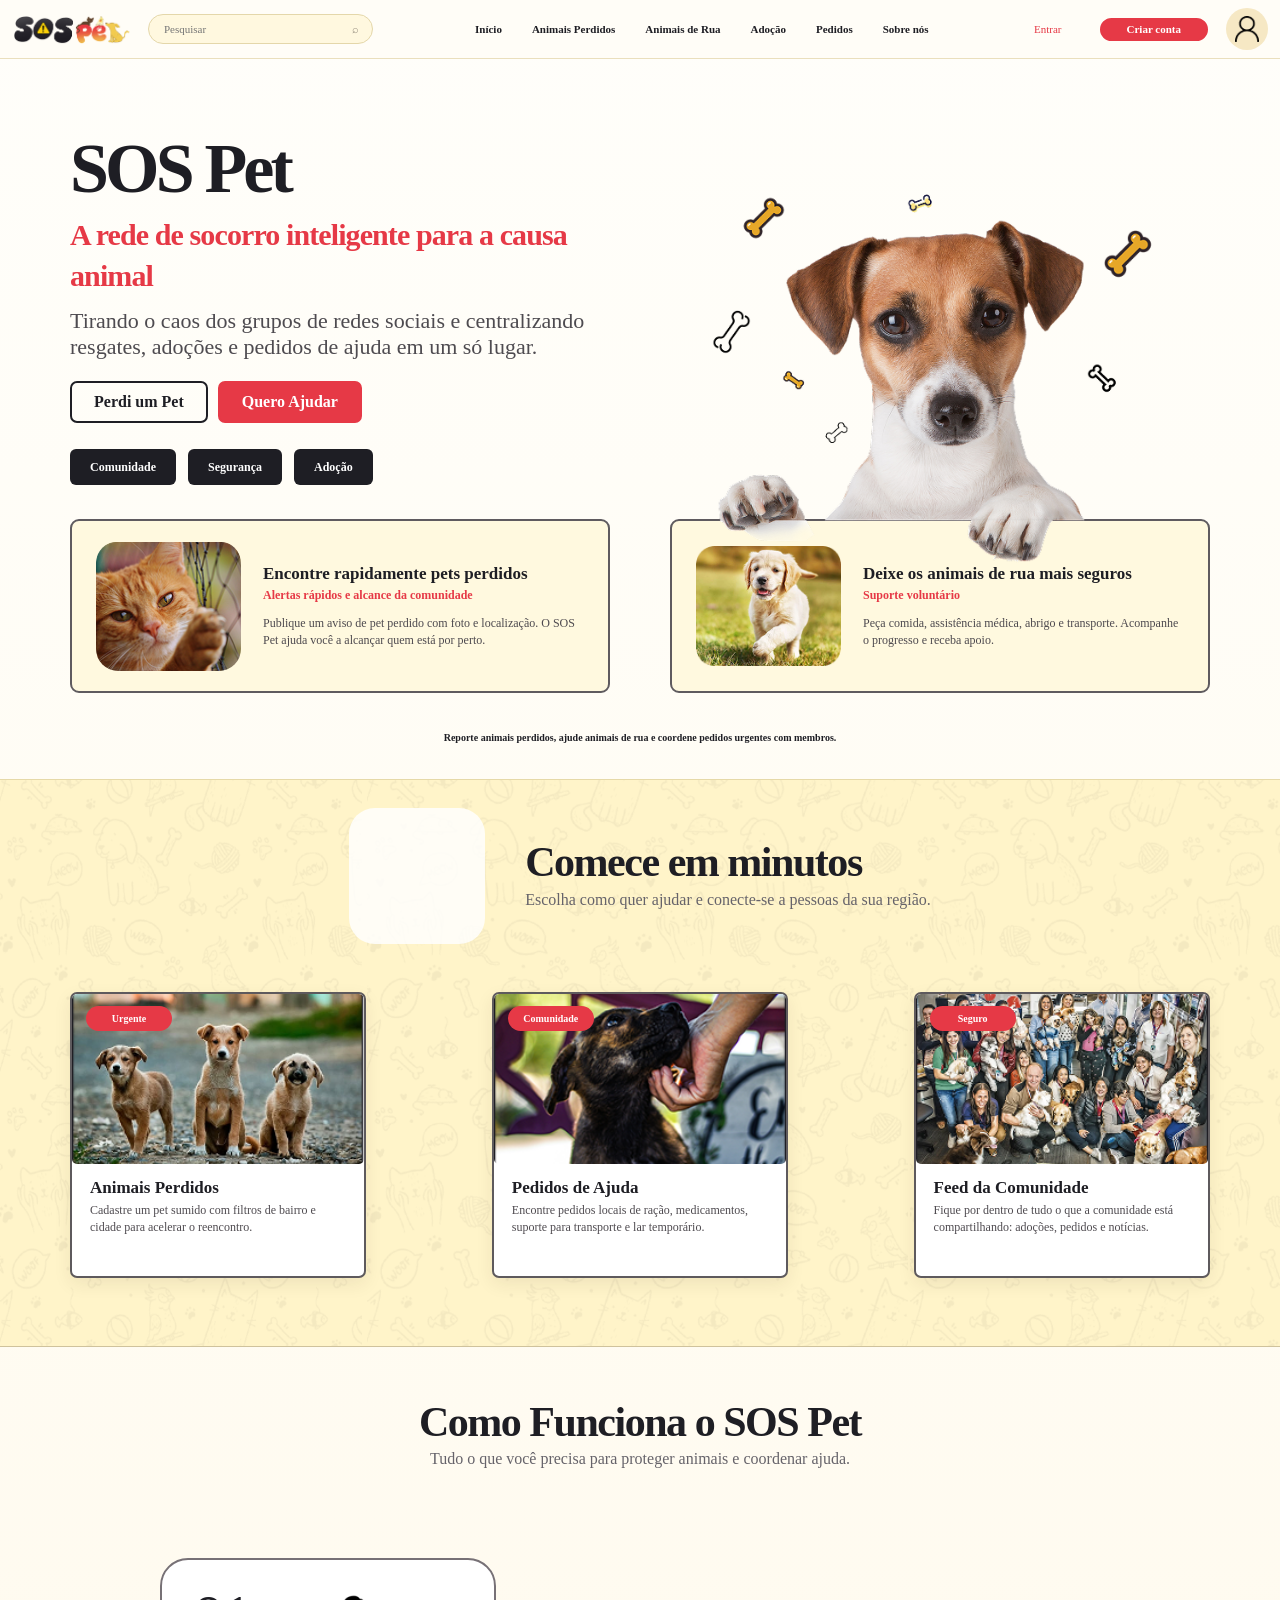
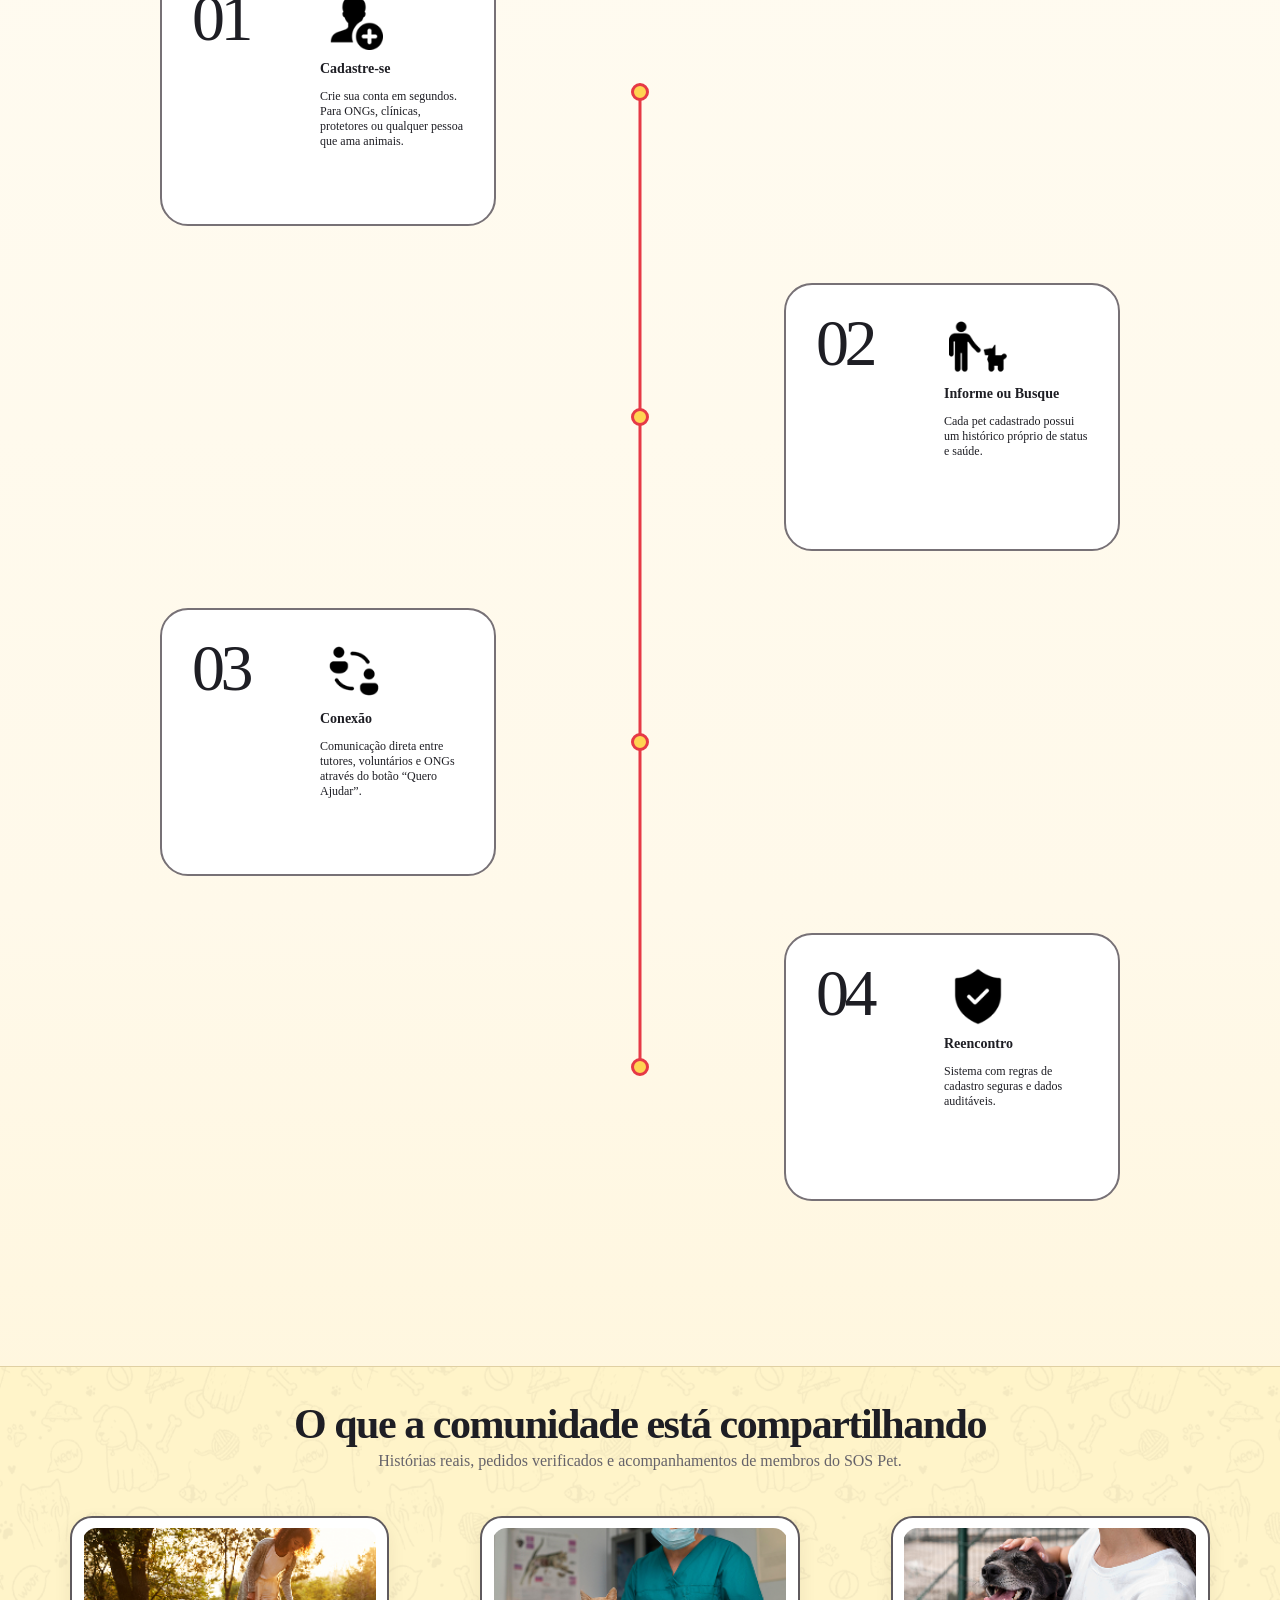
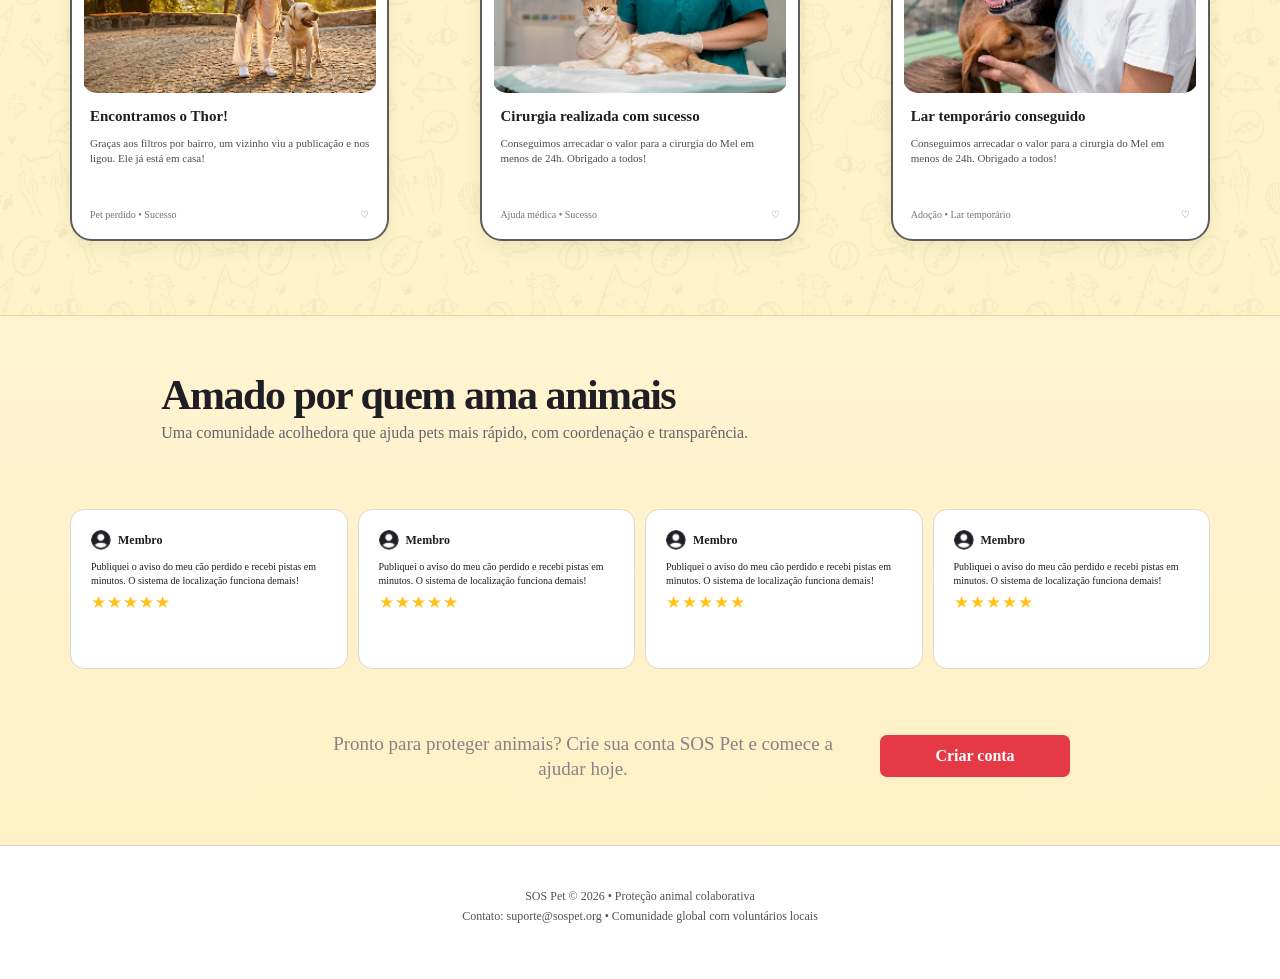
==== index.html @ accfd7a9 "Feat: adiciona home" ====
<!doctype html>
<html lang="pt-BR">
  <head>
    <meta charset="UTF-8" />
    <meta name="viewport" content="width=device-width, initial-scale=1.0" />
    <meta
      name="description"
      content="SOS Pet: uma rede de apoio para localizar, proteger e reencontrar animais."
    />
    <title>SOS Pet</title>
    <link rel="stylesheet" href="styles.css" />
  </head>

  <body>
    <header class="Cabecalho">
      <div class="LimiteConteudo ConteudoCabecalho">
        
        <a class="Marca" href="#">
          <span class="Midia Logotipo"></span>
        </a>
        <label class="CampoBusca">
          <input type="search" placeholder="Pesquisar" />
          <span>⌕</span>
        </label>

        <nav class="MenuPrincipal">
          <a class="Ativo" href="#">Início</a>
          <a href="#">Animais Perdidos</a>
          <a href="#">Animais de Rua</a>
          <a href="#">Adoção</a>
          <a href="#">Pedidos</a>
          <a href="#">Sobre nós</a>
        </nav>

        <div class="AcoesCabecalho">
          <a class="LinkEntrar" href="#">Entrar</a>
          <a class="Botao BotaoPequeno" href="#">Criar conta</a>
          <a class="Midia Usuario" href="#" aria-label="Perfil"></a>
        </div>
      </div>
    </header>

    <main>
      <section class="Inicio" id="Inicio">
        <div class="LimiteConteudo">
          <div class="GradeInicio">
            <div class="TextoInicio">
              <h1>SOS Pet</h1>
              <p class="ChamadaInicio">
                A rede de socorro inteligente para a causa animal
              </p>
              <p class="DescricaoInicio">
                Tirando o caos dos grupos de redes sociais e centralizando
                resgates, adoções e pedidos de ajuda em um só lugar.
              </p>

              <div class="AcoesInicio">
                <a class="Botao BotaoContorno" href="#">Perdi um Pet</a>
                <a class="Botao" href="#">Quero Ajudar</a>
              </div>

              <ul class="ListaValores">
                <li>Comunidade</li>
                <li>Segurança</li>
                <li>Adoção</li>
              </ul>
            </div>

            <div class="VisualInicio">
              <div class="Midia CachorroInicio"></div>
            </div>
          </div>

          <div class="DestaquesInicio">
            <article class="CartaoDestaque">
              <div class="Midia ImagemDestaque" id="GatoInicio"></div>
              <div>
                <h2>Encontre rapidamente pets perdidos</h2>
                <p class="SubtituloDestaque">
                  Alertas rápidos e alcance da comunidade
                </p>
                <p>
                  Publique um aviso de pet perdido com foto e localização. O SOS
                  Pet ajuda você a alcançar quem está por perto.
                </p>
              </div>
            </article>

            <article class="CartaoDestaque">
              <div class="Midia ImagemDestaque" id="CachorroInicio"></div>
              <div>
                <h2>Deixe os animais de rua mais seguros</h2>
                <p class="SubtituloDestaque">Suporte voluntário</p>
                <p>
                  Peça comida, assistência médica, abrigo e transporte.
                  Acompanhe o progresso e receba apoio.
                </p>
              </div>
            </article>
          </div>

          <p class="NotaInicio">
            Reporte animais perdidos, ajude animais de rua e coordene pedidos
            urgentes com membros.
          </p>
        </div>
      </section>

      <section class="ComeceRapido FundoComPadrao">
        <div class="LimiteConteudo">
          <header class="CabecalhoSecao CabecalhoComeceRapido">
            <div class="Midia IconeComeceRapido"></div>
            <div>
              <h2>Comece em minutos</h2>
              <p>
                Escolha como quer ajudar e conecte-se a pessoas da sua região.
              </p>
            </div>
          </header>

          <div class="GradeServicos">
            <article class="CartaoServico" >
              <div class="Midia ImagemServico" id="AnimaisPerdidos"></div>
              <span class="EtiquetaCartao">Urgente</span>
              <div class="ConteudoServico">
                <h3>Animais Perdidos</h3>
                <p>
                  Cadastre um pet sumido com filtros de bairro e cidade para
                  acelerar o reencontro.
                </p>
              </div>
            </article>

            <article class="CartaoServico" >
              <div class="Midia ImagemServico" id="PedidosAjuda"></div>
              <span class="EtiquetaCartao">Comunidade</span>
              <div class="ConteudoServico">
                <h3>Pedidos de Ajuda</h3>
                <p>
                  Encontre pedidos locais de ração, medicamentos, suporte para
                  transporte e lar temporário.
                </p>
              </div>
            </article>

            <article class="CartaoServico" >
              <div class="Midia ImagemServico" id="Adocao"></div>
              <span class="EtiquetaCartao">Seguro</span>
              <div class="ConteudoServico">
                <h3>Feed da Comunidade</h3>
                <p>
                  Fique por dentro de tudo o que a comunidade está
                  compartilhando: adoções, pedidos e notícias.
                </p>
              </div>
            </article>
          </div>
        </div>
      </section>

      <section class="ComoFunciona">
        <div class="LimiteConteudo">
          <header class="CabecalhoSecao TextoCentralizado">
            <h2>Como Funciona o SOS Pet</h2>
            <p>
              Tudo o que você precisa para proteger animais e coordenar ajuda.
            </p>
          </header>

          <div class="AreaEtapas">
            <span class="LinhaEtapas"></span>
            <ol class="ListaEtapas">
              <li class="Etapa EtapaEsquerda">
              <div class="CartaoEtapa">
                <span class="NumeroEtapa">01</span>
                <div class="ConteudoEtapa">
                  <div class="Midia IconeEtapa" id="Etapa1"></div>
                  <h3>Cadastre-se</h3>
                  <p>
                    Crie sua conta em segundos. Para ONGs, clínicas, protetores
                    ou qualquer pessoa que ama animais.
                  </p>
                </div>
              </div>
              <span class="MarcadorLinhaTempo"></span>
              </li>

              <li class="Etapa EtapaDireita">
              <div class="CartaoEtapa">
                <span class="NumeroEtapa">02</span>
                <div class="ConteudoEtapa">
                  <div class="Midia IconeEtapa" id="Etapa2"></div>
                  <h3>Informe ou Busque</h3>
                  <p>
                    Cada pet cadastrado possui um histórico próprio de status e
                    saúde.
                  </p>
                </div>
              </div>
              <span class="MarcadorLinhaTempo"></span>
              </li>

              <li class="Etapa EtapaEsquerda">
              <div class="CartaoEtapa">
                <span class="NumeroEtapa">03</span>
                <div class="ConteudoEtapa">
                  <div class="Midia IconeEtapa" id="Etapa3"></div>
                  <h3>Conexão</h3>
                  <p>
                    Comunicação direta entre tutores, voluntários e ONGs através
                    do botão “Quero Ajudar”.
                  </p>
                </div>
              </div>
              <span class="MarcadorLinhaTempo"></span>
              </li>

              <li class="Etapa EtapaDireita">
                <div class="CartaoEtapa">
                  <span class="NumeroEtapa">04</span>
                  <div class="ConteudoEtapa">
                    <div class="Midia IconeEtapa" id="Etapa4"></div>
                    <h3>Reencontro</h3>
                    <p>
                      Sistema com regras de cadastro seguras e dados auditáveis.
                    </p>
                  </div>
                </div>
                <span class="MarcadorLinhaTempo"></span>
              </li>
            </ol>
          </div>
        </div>
      </section>

      <section class="Comunidade FundoComPadrao" id="AnimaisRua">
        <div class="LimiteConteudo">
          <header class="CabecalhoSecao TextoCentralizado">
            <h2>O que a comunidade está compartilhando</h2>
            <p>
              Histórias reais, pedidos verificados e acompanhamentos de membros
              do SOS Pet.
            </p>
          </header>

          <div class="GradeHistorias">
            <article class="CartaoHistoria">
              <div class="Midia ImagemHistoria" id="Historia1"></div>
              <div class="ConteudoHistoria">
                <h3>Encontramos o Thor!</h3>
                <p>
                  Graças aos filtros por bairro, um vizinho viu a publicação e
                  nos ligou. Ele já está em casa!
                </p>
                <footer>
                  <span>Pet perdido • Sucesso</span><span>♡</span>
                </footer>
              </div>
            </article>

            <article class="CartaoHistoria">
              <div class="Midia ImagemHistoria" id="Historia2"></div>
              <div class="ConteudoHistoria">
                <h3>Cirurgia realizada com sucesso</h3>
                <p>
                  Conseguimos arrecadar o valor para a cirurgia do Mel em menos
                  de 24h. Obrigado a todos!
                </p>
                <footer>
                  <span>Ajuda médica • Sucesso</span><span>♡</span>
                </footer>
              </div>
            </article>

            <article class="CartaoHistoria">
              <div class="Midia ImagemHistoria" id="Historia3"></div>
              <div class="ConteudoHistoria">
                <h3>Lar temporário conseguido</h3>
                <p>
                  Conseguimos arrecadar o valor para a cirurgia do Mel em menos
                  de 24h. Obrigado a todos!
                </p>
                <footer>
                  <span>Adoção • Lar temporário</span><span>♡</span>
                </footer>
              </div>
            </article>
          </div>
        </div>
      </section>

      <section class="Depoimentos">
        <div class="LimiteConteudo">
          <header class="CabecalhoSecao CabecalhoDepoimentos">
            <h2>Amado por quem ama animais</h2>
            <p>
              Uma comunidade acolhedora que ajuda pets mais rápido, com
              coordenação e transparência.
            </p>
          </header>

          <div class="GradeDepoimentos">
            <blockquote class="CartaoDepoimento">
              <header class="CabecalhoCartaoDepoimento">
                <span class="Midia FotoPerfil"></span><strong>Membro</strong>
              </header>
              <p>
                Publiquei o aviso do meu cão perdido e recebi pistas em minutos.
                O sistema de localização funciona demais!
              </p>
              <footer class="EstrelasDepoimento">★★★★★</footer>
            </blockquote>
            <blockquote class="CartaoDepoimento">
              <header class="CabecalhoCartaoDepoimento">
                <span class="Midia FotoPerfil"></span><strong>Membro</strong>
              </header>
              <p>
                Publiquei o aviso do meu cão perdido e recebi pistas em minutos.
                O sistema de localização funciona demais!
              </p>
              <footer class="EstrelasDepoimento">★★★★★</footer>
            </blockquote>
            <blockquote class="CartaoDepoimento">
              <header class="CabecalhoCartaoDepoimento">
                <span class="Midia FotoPerfil"></span><strong>Membro</strong>
              </header>
              <p>
                Publiquei o aviso do meu cão perdido e recebi pistas em minutos.
                O sistema de localização funciona demais!
              </p>
              <footer class="EstrelasDepoimento">★★★★★</footer>
            </blockquote>
            <blockquote class="CartaoDepoimento">
              <header class="CabecalhoCartaoDepoimento">
                <span class="Midia FotoPerfil"></span><strong>Membro</strong>
              </header>
              <p>
                Publiquei o aviso do meu cão perdido e recebi pistas em minutos.
                O sistema de localização funciona demais!
              </p>
              <footer class="EstrelasDepoimento">★★★★★</footer>
            </blockquote>
          </div>

          <div class="ChamadaFinal" id="CriarConta">
            <div class="Midia IconeChamada"></div>
            <p>
              Pronto para proteger animais? Crie sua conta SOS Pet e comece a
              ajudar hoje.
            </p>
            <a class="Botao BotaoLargo" href="#">Criar conta</a>
          </div>
        </div>
      </section>
    </main>

    <footer class="Rodape">
      <div class="LimiteConteudo">
        <p>SOS Pet © 2026 • Proteção animal colaborativa</p>
        <p>
          Contato: suporte@sospet.org • Comunidade global com voluntários locais
        </p>
      </div>
    </footer>
  </body>
</html>
---- styles.css ----
:root {
  --Preto: #1e1e24;
  --Cinza: #66636a;
  --Vermelho: #e63946;
  --VermelhoEscuro: #d83048;
  --CorCreme: #fffaf0;
  --CorFundo: linear-gradient(180deg, #fffefa 0%, #fff9ea 60%, #fff0c2 100%);
  --Sombra: 0 6px 18px rgba(45, 37, 21, 0.08);
  --LarguraConteudo: 1140px;
}

* {
  box-sizing: border-box;
  margin: 0;
}

body {
  margin: 0;
  color: var(--Preto);
  min-height: 100vh;
  background: var(--CorFundo);
  font-size: 16px;
  line-height: 1.35;
}



a {
  color: inherit;
  text-decoration: none;
}


h1,
h2,
h3 {
  line-height: 1.03;
}

.LimiteConteudo {
  width: min(calc(100% - 40px), var(--LarguraConteudo));
  margin-inline: auto;
}

.Midia {
  display: block;
  position: relative;
  background-position: center;
  background-repeat: no-repeat;
  background-size: contain;
}

.Botao {
  display: inline-flex;
  min-height: 42px;
  padding: 0 22px;
  align-items: center;
  justify-content: center;
  border: 2px solid var(--Vermelho);
  border-radius: 7px;
  color: #fff;
  background-color: var(--Vermelho);
  font-weight: 800;
  transition: 160ms ease;
}

.Botao:hover {
  background-color: var(--Vermelho);
  border-color: var(--Vermelho);
  transform: translateY(-2px);
}

.BotaoContorno {
  color: var(--Preto);
  background-color: transparent;
  border-color: var(--Preto);
}

.BotaoContorno:hover {
  color: #fff;
  background-color: var(--Preto);
  border-color: var(--Preto);
}

.BotaoPequeno {
  min-height: 23px;
  padding: 0 25px;
  border-radius: 100px;
  font-size: 11px;
}

.Cabecalho {
  position: sticky;
  z-index: 3;
  top: 0;
  min-height: 58px;
  border-bottom: 1px solid #eadfbd;
  background-color: rgba(255, 253, 247);
}

.ConteudoCabecalho {
  display: flex;
  width: calc(100% - 24px);
  max-width: none;
  min-height: 58px;
  gap: 18px;
  align-items: center;
}

.Marca,
.Logotipo {
  background-size: contain;
}

.Marca {
  display: block;
}

.Logotipo {
  width: 118px;
  height: 52px;
  background-image: url(img/LogoSOSPet.png);
}

.CampoBusca {
  display: flex;
  width: 225px;
  height: 30px;
  padding: 0 13px;
  align-items: center;
  border: 1px solid #e4d7aa;
  border-radius: 100px;
  background-color: #fff8df;
  color: #8b8375;
  font-size: 11px;
}

.CampoBusca input {
  width: 100%;
  border: 0;
  outline: 0;
  background: transparent;
  font: inherit;
  font-size: 11px;
}

.MenuPrincipal {
  display: flex;
  height: 58px;
  gap: 30px;
  margin-left: 84px;
  align-items: center;
  justify-content: flex-start;
}

.MenuPrincipal a {
  background: linear-gradient(var(--Vermelho), var(--Vermelho));
  background-position: left bottom;
  background-repeat: no-repeat;
  background-size: 0px 2px;
  font-size: 11px;
  font-weight: 800;
  white-space: nowrap;
  transition: 260ms ease, color 160ms ease;
}

.MenuPrincipal a:hover {
  color: var(--Preto);
  background-size: 100% 2px;
}

.AcoesCabecalho {
  display: flex;
  gap: 18px;
  margin-left: auto;
  align-items: center;
  justify-content: flex-end;
}

.LinkEntrar {
  display: inline-flex;
  min-height: 23px;
  padding: 0 18px;
  align-items: center;
  justify-content: center;
  border: 2px solid transparent;
  border-radius: 100px;
  color: var(--Vermelho);
  font-size: 11px;
  transition: 180ms ease;
}

.LinkEntrar:hover {
  border-color: var(--Vermelho);
  color: #fff;
  background-color: var(--Vermelho);
}

.Usuario {
  width: 42px;
  height: 42px;
  border-radius: 50%;
  background-color: #f6e8c4;
  background-image: url(img/Vector.png);
  background-size: 56%;
}

.Inicio {
  padding: 74px 0 34px;
}

.GradeInicio {
  display: grid;
  min-height: 360px;
  grid-template-columns: 1fr 1fr;
  gap: 72px;
  align-items: center;
}

.TextoInicio h1 {
  margin-bottom: 10px;
  font-size: 70px;
  letter-spacing: -0.055em;
}

.ChamadaInicio {
  margin-bottom: 12px;
  color: var(--Vermelho);
  font-size: 30px;
  font-weight: 850;
  letter-spacing: -0.03em;
}

.DescricaoInicio {
  max-width: 550px;
  margin-bottom: 22px;
  color: #4e4b50;
  font-size: 22px;
  line-height: 1.16;
}

.AcoesInicio {
  display: flex;
  gap: 10px;
  margin-bottom: 26px;
}

.ListaValores {
  display: flex;
  gap: 12px;
  padding: 0 0 28px;
  margin: 0;
  list-style: none;
}

.ListaValores li {
  padding: 10px 20px;
  border-radius: 6px;
  color: #fff;
  background: var(--Preto);
  font-size: 12px;
  font-weight: 700;
}

.VisualInicio {
  position: relative;
  height: 350px;
}

.CachorroInicio {
  width: 92%;
  height: 130%;
  background-image: url(img/CachorroHome.png);
}


.DestaquesInicio {
  display: grid;
  grid-template-columns: 1fr 1fr;
  gap: 60px;
  margin-top: 6px;
}

.CartaoDestaque {
  display: grid;
  min-height: 166px;
  padding: 20px 24px;
  grid-template-columns: 145px 1fr;
  gap: 22px;
  align-items: center;
  border: 2px solid #5f5b5f;
  border-radius: 9px;
  background: #fff9df;
}

.ImagemDestaque {
  width: 145px;
  height: 130px;
  aspect-ratio: 1.1;
  border: 0;
  border-radius: 22px;
}

#GatoInicio{
  background-image: url(img/GatoInicio.png);
}

#CachorroInicio{
  background-image: url(img/CachorroInicio.png);
}

.CartaoDestaque h2 {
  margin-bottom: 5px;
  font-size: 17px;
}

.CartaoDestaque .SubtituloDestaque {
  margin-bottom: 12px;
  color: var(--Vermelho);
  font-size: 12px;
  font-weight: 800;
}

.CartaoDestaque p:last-child {
  margin-bottom: 0;
  color: #4d494e;
  font-size: 12px;
  
}

.NotaInicio {
  margin: 38px 0 0;
  text-align: center;
  font-size: 10px;
  font-weight: 700;
}

.FundoComPadrao {
  position: relative;
  background-color: #fff4c9;
  background-image: url(img/FundoPatinhas.png);
}

.ComeceRapido {
  padding: 28px 0 68px;
  border-top: 1px solid #e6d9a8;
  border-bottom: 1px solid #cfc29c;
}

.CabecalhoSecao h2 {
  margin-bottom: 4px;
  font-size: clamp(30px, 3.4vw, 42px);
  letter-spacing: -0.035em;
}

.CabecalhoSecao p {
  margin-bottom: 0;
  color: var(--Cinza);
}

.CabecalhoComeceRapido {
  display: flex;
  width: fit-content;
  gap: 40px;
  margin: 0 auto 48px;
  align-items: center;
}

.IconeComeceRapido {
  width: 136px;
  height: 136px;
  flex: 0 0 auto;
  border: 0;
  border-radius: 26px;
  background-color: rgba(255, 255, 255, 0.84);
}

.GradeServicos {
  display: grid;
  grid-template-columns: repeat(3, 1fr);
  gap: 11%;
}

.CartaoServico {
  position: relative;
  overflow: hidden;
  border: 2px solid #5e5a5d;
  border-radius: 7px;
  background: #fff;
  box-shadow: var(--Sombra);
}

.ImagemServico {
  width: 100%;
  height: 170px;
  border-radius: 5px;
  background-size: cover;
  background-position: center;
  background-repeat: no-repeat;
}

.EtiquetaCartao {
  position: absolute;
  top: 12px;
  left: 14px;
  min-width: 86px;
  padding: 6px 14px;
  border-radius: 100px;
  color: #fff;
  background: var(--Vermelho);
  text-align: center;
  font-size: 10px;
  font-weight: 800;
}

.ConteudoServico {
  min-height: 112px;
  padding: 15px 18px 20px;
}

.ConteudoServico h3 {
  margin-bottom: 6px;
  font-size: 17px;
}

.ConteudoServico p {
  margin-bottom: 0;
  color: #4f4b50;
  font-size: 12px;
}



#AnimaisPerdidos{
  background-image: url(img/PerdidosServico.png);
}

#PedidosAjuda{
  background-image: url(img/PedidosAjudaServico.png);
}

#Adocao{
  background-image: url(img/FeedServico.png);
}

.ComoFunciona {
  min-height: 1500px;
  padding: 54px 0 96px;
}

.TextoCentralizado {
  text-align: center;
}

.AreaEtapas {
  position: relative;
  max-width: 960px;
  padding: 60px 0 40px;
  margin: 0 auto;
}

.LinhaEtapas {
  position: absolute;
  top: 225px;
  bottom: 202px;
  left: 50%;
  width: 3px;
  background: var(--Vermelho);
  transform: translateX(-50%);
}

.ListaEtapas {
  position: relative;
  display: grid;
  min-height: 1300px;
  padding: 0;
  margin: 0;
  grid-template-rows: repeat(4, 1fr);
  list-style: none;
}

.Etapa {
  position: relative;
  display: grid;
  width: 100%;
  min-width: 0;
  grid-template-columns: minmax(0, 1fr) 60px minmax(0, 1fr);
  align-items: center;
}

.CartaoEtapa {
  position: relative;
  z-index: 1;
  display: grid;
  width: 336px;
  min-height: 268px;
  padding: 28px 30px;
  grid-template-columns: 110px 1fr;
  gap: 18px;
  align-items: start;
  border: 2px solid #777176;
  border-radius: 28px;
  background: #fff;
}

.MarcadorLinhaTempo {
  z-index: 2;
  display: block;
  width: 18px;
  height: 18px;
  grid-column: 2;
  grid-row: 1;
  justify-self: center;
  border: 3px solid var(--Vermelho);
  border-radius: 50%;
  background: #ffd452;
}

.EtapaEsquerda .CartaoEtapa {
  grid-column: 1;
  grid-row: 1;
  justify-self: start;
}

.EtapaDireita .CartaoEtapa {
  grid-column: 3;
  grid-row: 1;
  justify-self: end;
}

.Etapa:nth-child(1) {
  grid-row: 1;
}

.Etapa:nth-child(2) {
  grid-row: 2;
}

.Etapa:nth-child(3) {
  grid-row: 3;
}

.Etapa:nth-child(4) {
  grid-row: 4;
}

.NumeroEtapa {
  font-size: 66px;
  font-weight: 350;
  letter-spacing: -0.07em;
  line-height: 0.92;
}

.ConteudoEtapa {
  padding-top: 4px;
}

.IconeEtapa {
  width: 68px;
  height: 58px;
  margin-bottom: 12px;
  border: 0;
  border-radius: 10px;
}

.Etapa h3 {
  margin-bottom: 12px;
  font-size: 14px;
}

.Etapa p {
  margin-bottom: 0;
  font-size: 12px;
  line-height: 1.25;
}

#Etapa1{
  background-image: url(img/IconEtapa1.png);
}

#Etapa2{
  background-image: url(img/IconEtapa2.png);
}

#Etapa3{
  background-image: url(img/IconEtapa3.png);
}

#Etapa4{
  background-image: url(img/IconEtapa4.png);
}

.Comunidade {
  padding: 36px 0 74px;
  border-top: 1px solid #e0d0a3;
}

.Comunidade .TextoCentralizado {
  margin-bottom: 44px;
}

.GradeHistorias {
  display: grid;
  grid-template-columns: repeat(3, 1fr);
  gap: 8%;
}

.CartaoHistoria {
  overflow: hidden;
  border: 2px solid #5f5a5e;
  border-radius: 22px;
  background: #fff;
  box-shadow: var(--Sombra);
}

.ImagemHistoria {
  width: calc(100% - 20px);
  height: 165px;
  margin: 10px 10px 0;
  border: 0;
  border-radius: 15px;
}

#Historia1{
  background-image: url(img/Historia1.png);
}

#Historia2{
  background-image: url(img/Historia2.png);
}

#Historia3{
  background-image: url(img/Historia3.png);
}

.ConteudoHistoria {
  padding: 16px 18px 18px;
}

.ConteudoHistoria h3 {
  margin-bottom: 12px;
  font-size: 15px;
}

.ConteudoHistoria p {
  min-height: 54px;
  margin-bottom: 18px;
  color: #4f4b50;
  font-size: 11px;
}

.ConteudoHistoria footer {
  display: flex;
  color: #777278;
  font-size: 10px;
  justify-content: space-between;
}

.Depoimentos {
  padding: 58px 0 56px;
  border-top: 1px solid #e6d79d;
}

.CabecalhoDepoimentos {
  margin: 0 0 66px 8%;
}

.GradeDepoimentos {
  display: grid;
  grid-template-columns: repeat(4, 1fr);
  gap: 10px;
}

.CartaoDepoimento {
  min-height: 160px;
  padding: 20px;
  margin: 0;
  border: 1px solid #ded7ce;
  border-radius: 14px;
  background: #fff;
}

.CabecalhoCartaoDepoimento {
  display: flex;
  gap: 7px;
  margin-bottom: 10px;
  align-items: center;
  font-size: 12px;
}

.FotoPerfil {
  width: 20px;
  height: 20px;
  flex: 0 0 auto;
  border: 0;
  border-radius: 50%;
  background-image: url(img/Usuario.png);
}

.CartaoDepoimento p {
  margin-bottom: 5px;
  font-size: 10px;
}

.EstrelasDepoimento {
  color: #ffc21d;
  font-size: 17px;
  letter-spacing: 1px;
}

.ChamadaFinal {
  display: grid;
  max-width: 860px;
  margin: 54px auto 0;
  grid-template-columns: auto 1fr auto;
  gap: 42px;
  align-items: center;
}

.IconeChamada {
  width: 76px;
  height: 66px;
  border: 0;
  border-radius: 50% 50% 45% 45%;
}

.ChamadaFinal p {
  margin-bottom: 0;
  color: #888288;
  font-size: 19px;
  text-align: center;
}

.BotaoLargo {
  min-width: 190px;
}

.Rodape {
  padding: 42px 0 50px;
  border-top: 1px solid #d7d0c6;
  background: #fff;
  color: #555157;
  text-align: center;
}

.Rodape p {
  margin-bottom: 4px;
  font-size: 12px;
}
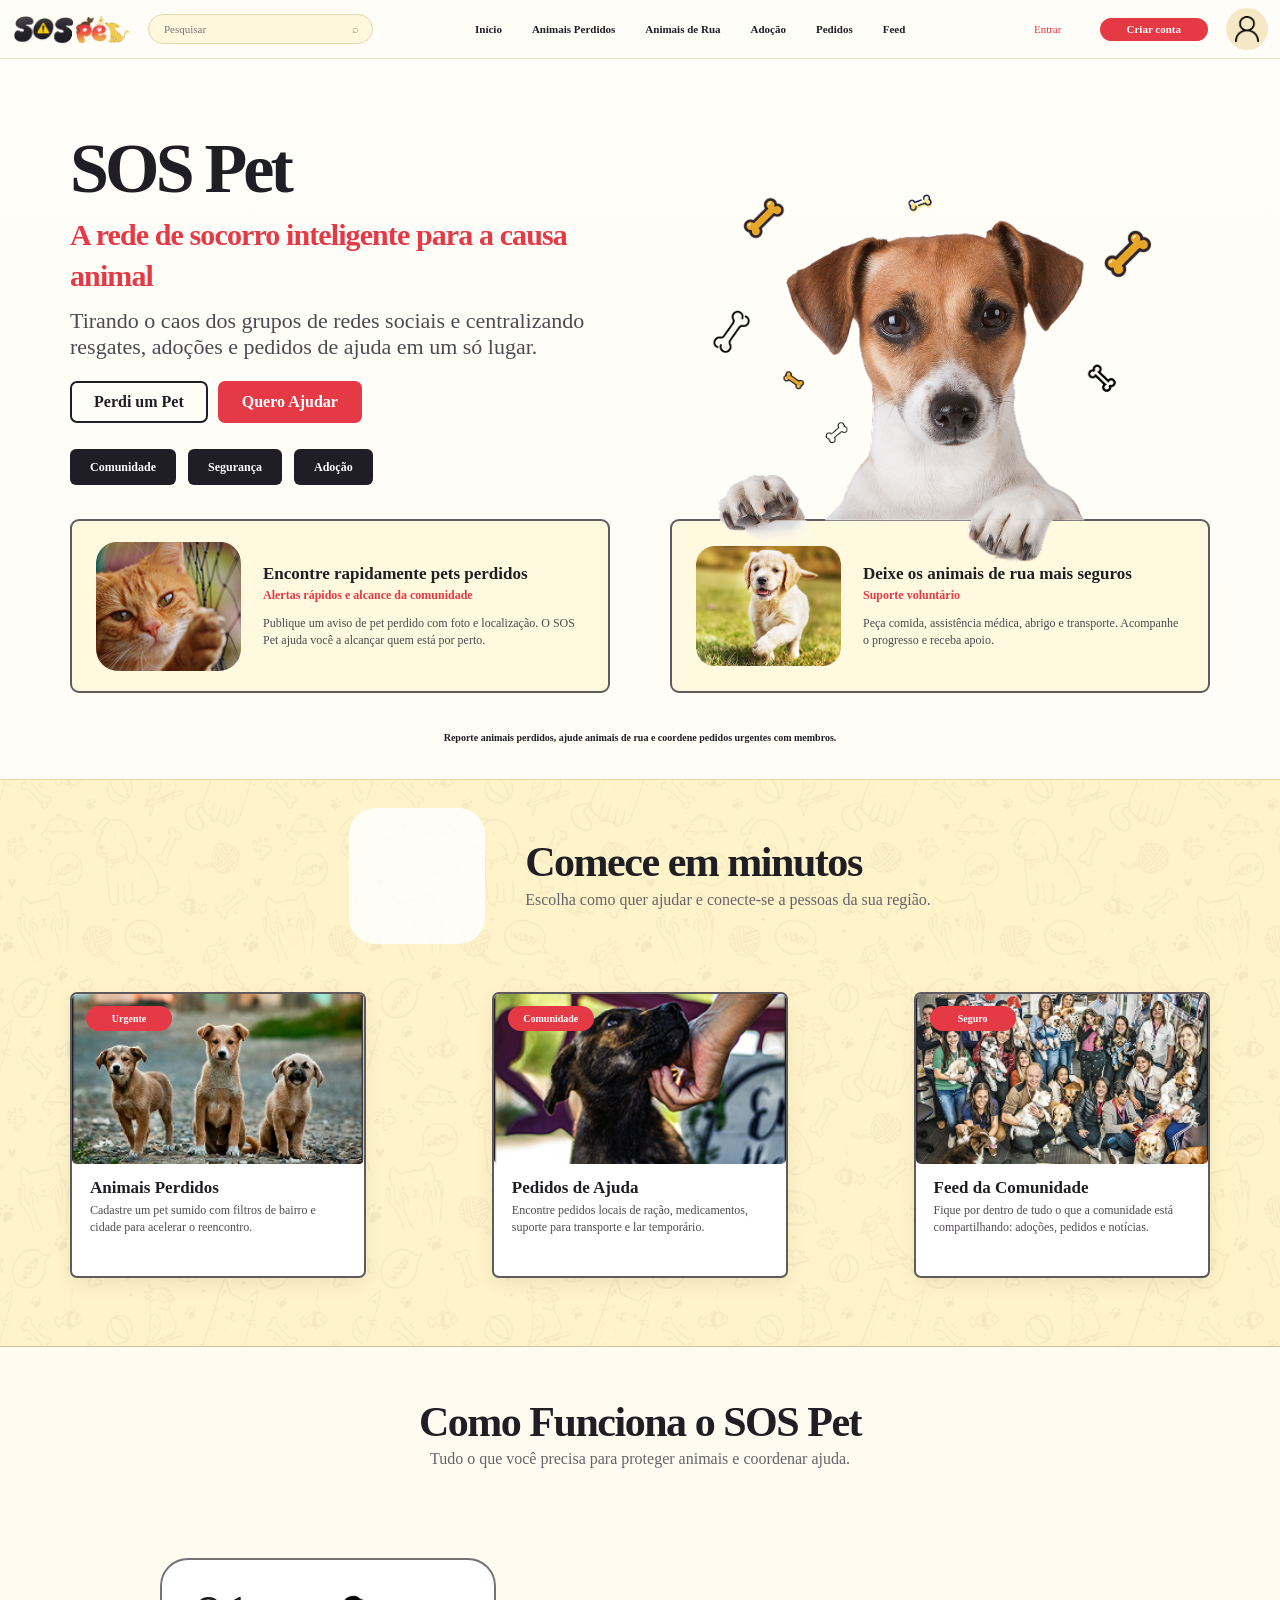
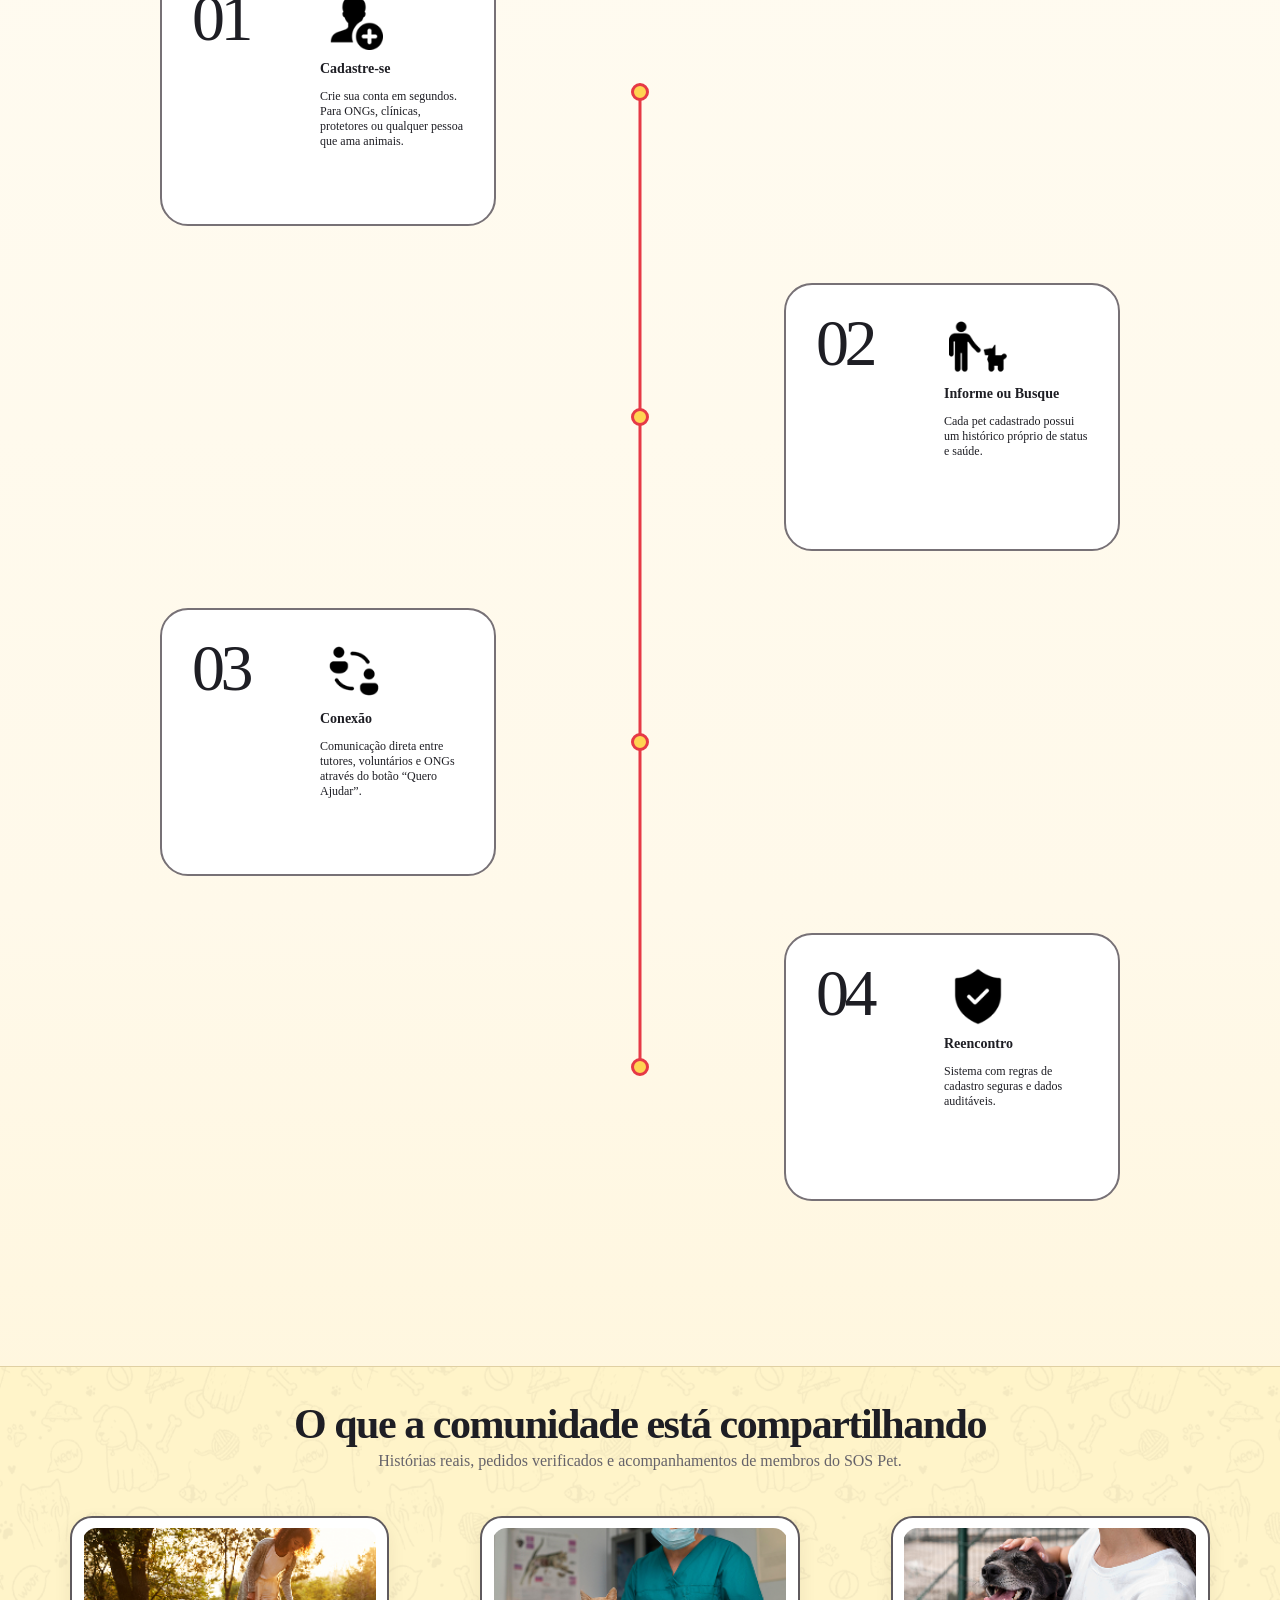
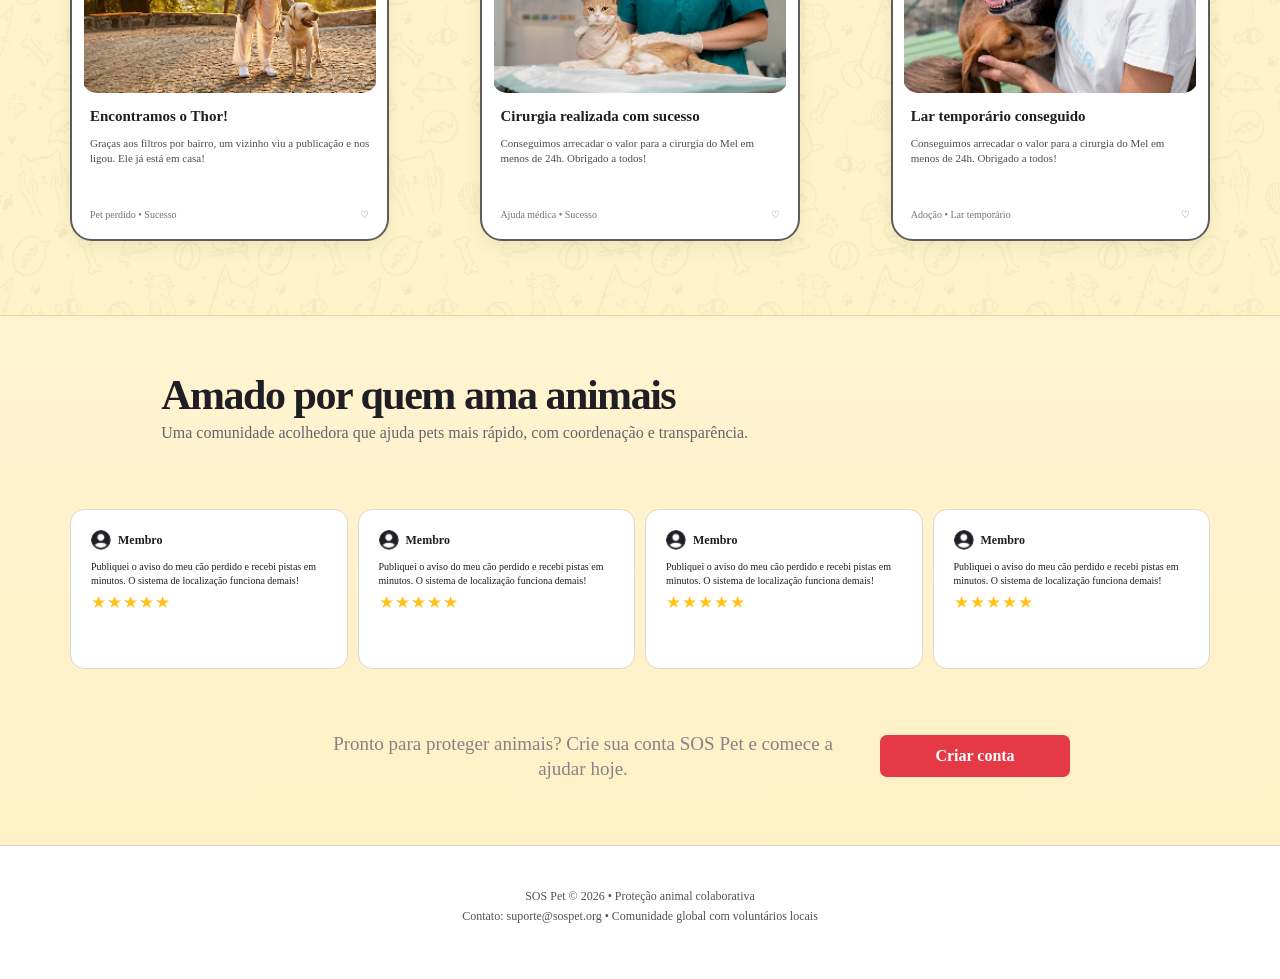
==== commit fc49032e: "Feat: adiciona paginas" ====
--- a/index.html
+++ b/index.html
@@ -8,14 +8,14 @@
       content="SOS Pet: uma rede de apoio para localizar, proteger e reencontrar animais."
     />
     <title>SOS Pet</title>
-    <link rel="stylesheet" href="styles.css" />
+    <link rel="stylesheet" href="css/home.css" />
   </head>
 
   <body>
     <header class="Cabecalho">
       <div class="LimiteConteudo ConteudoCabecalho">
         
-        <a class="Marca" href="#">
+        <a class="Marca" href="index.html">
           <span class="Midia Logotipo"></span>
         </a>
         <label class="CampoBusca">
@@ -24,18 +24,18 @@
         </label>
 
         <nav class="MenuPrincipal">
-          <a class="Ativo" href="#">Início</a>
-          <a href="#">Animais Perdidos</a>
-          <a href="#">Animais de Rua</a>
-          <a href="#">Adoção</a>
-          <a href="#">Pedidos</a>
-          <a href="#">Sobre nós</a>
+          <a class="Ativo" href="index.html#Inicio">Início</a>
+          <a href="index.html#AnimaisPerdidos">Animais Perdidos</a>
+          <a href="pages/animais-de-rua.html">Animais de Rua</a>
+          <a href="index.html#Adocao">Adoção</a>
+          <a href="pages/pedidos-de-ajuda.html">Pedidos</a>
+          <a href="pages/feed.html">Feed</a>
         </nav>
 
         <div class="AcoesCabecalho">
-          <a class="LinkEntrar" href="#">Entrar</a>
-          <a class="Botao BotaoPequeno" href="#">Criar conta</a>
-          <a class="Midia Usuario" href="#" aria-label="Perfil"></a>
+          <a class="LinkEntrar" href="pages/login.html">Entrar</a>
+          <a class="Botao BotaoPequeno" href="pages/cadastro.html">Criar conta</a>
+          <a class="Midia Usuario" href="pages/feed.html" aria-label="Perfil"></a>
         </div>
       </div>
     </header>
@@ -55,8 +55,8 @@
               </p>
 
               <div class="AcoesInicio">
-                <a class="Botao BotaoContorno" href="#">Perdi um Pet</a>
-                <a class="Botao" href="#">Quero Ajudar</a>
+                <a class="Botao BotaoContorno" href="#AnimaisPerdidos">Perdi um Pet</a>
+                <a class="Botao" href="pages/animais-de-rua.html">Quero Ajudar</a>
               </div>
 
               <ul class="ListaValores">
@@ -135,7 +135,7 @@
               <div class="Midia ImagemServico" id="PedidosAjuda"></div>
               <span class="EtiquetaCartao">Comunidade</span>
               <div class="ConteudoServico">
-                <h3>Pedidos de Ajuda</h3>
+                <h3><a href="pages/pedidos-de-ajuda.html">Pedidos de Ajuda</a></h3>
                 <p>
                   Encontre pedidos locais de ração, medicamentos, suporte para
                   transporte e lar temporário.
@@ -147,7 +147,7 @@
               <div class="Midia ImagemServico" id="Adocao"></div>
               <span class="EtiquetaCartao">Seguro</span>
               <div class="ConteudoServico">
-                <h3>Feed da Comunidade</h3>
+                <h3><a href="pages/feed.html">Feed da Comunidade</a></h3>
                 <p>
                   Fique por dentro de tudo o que a comunidade está
                   compartilhando: adoções, pedidos e notícias.
@@ -289,7 +289,7 @@
         </div>
       </section>
 
-      <section class="Depoimentos">
+      <section class="Depoimentos" id="SobreNos">
         <div class="LimiteConteudo">
           <header class="CabecalhoSecao CabecalhoDepoimentos">
             <h2>Amado por quem ama animais</h2>
@@ -348,7 +348,7 @@
               Pronto para proteger animais? Crie sua conta SOS Pet e comece a
               ajudar hoje.
             </p>
-            <a class="Botao BotaoLargo" href="#">Criar conta</a>
+            <a class="Botao BotaoLargo" href="pages/cadastro.html">Criar conta</a>
           </div>
         </div>
       </section>
--- a/css/home.css
+++ b/css/home.css
@@ -0,0 +1,749 @@
+:root {
+  --Preto: #1e1e24;
+  --Cinza: #66636a;
+  --Vermelho: #e63946;
+  --VermelhoEscuro: #d83048;
+  --CorCreme: #fffaf0;
+  --CorFundo: linear-gradient(180deg, #fffefa 0%, #fff9ea 60%, #fff0c2 100%);
+  --Sombra: 0 6px 18px rgba(45, 37, 21, 0.08);
+  --LarguraConteudo: 1140px;
+}
+
+* {
+  box-sizing: border-box;
+  margin: 0;
+}
+
+body {
+  margin: 0;
+  color: var(--Preto);
+  min-height: 100vh;
+  background: var(--CorFundo);
+  font-size: 16px;
+  line-height: 1.35;
+}
+
+
+
+a {
+  color: inherit;
+  text-decoration: none;
+}
+
+
+h1,
+h2,
+h3 {
+  line-height: 1.03;
+}
+
+.LimiteConteudo {
+  width: min(calc(100% - 40px), var(--LarguraConteudo));
+  margin-inline: auto;
+}
+
+.Midia {
+  display: block;
+  position: relative;
+  background-position: center;
+  background-repeat: no-repeat;
+  background-size: contain;
+}
+
+.Botao {
+  display: inline-flex;
+  min-height: 42px;
+  padding: 0 22px;
+  align-items: center;
+  justify-content: center;
+  border: 2px solid var(--Vermelho);
+  border-radius: 7px;
+  color: #fff;
+  background-color: var(--Vermelho);
+  font-weight: 800;
+  transition: 160ms ease;
+}
+
+.Botao:hover {
+  background-color: var(--Vermelho);
+  border-color: var(--Vermelho);
+  transform: translateY(-2px);
+}
+
+.BotaoContorno {
+  color: var(--Preto);
+  background-color: transparent;
+  border-color: var(--Preto);
+}
+
+.BotaoContorno:hover {
+  color: #fff;
+  background-color: var(--Preto);
+  border-color: var(--Preto);
+}
+
+.BotaoPequeno {
+  min-height: 23px;
+  padding: 0 25px;
+  border-radius: 100px;
+  font-size: 11px;
+}
+
+.Cabecalho {
+  position: sticky;
+  z-index: 3;
+  top: 0;
+  min-height: 58px;
+  border-bottom: 1px solid #eadfbd;
+  background-color: rgba(255, 253, 247);
+}
+
+.ConteudoCabecalho {
+  display: flex;
+  width: calc(100% - 24px);
+  max-width: none;
+  min-height: 58px;
+  gap: 18px;
+  align-items: center;
+}
+
+.Marca,
+.Logotipo {
+  background-size: contain;
+}
+
+.Marca {
+  display: block;
+}
+
+.Logotipo {
+  width: 118px;
+  height: 52px;
+  background-image: url(../assets/images/home/LogoSOSPet.png);
+}
+
+.CampoBusca {
+  display: flex;
+  width: 225px;
+  height: 30px;
+  padding: 0 13px;
+  align-items: center;
+  border: 1px solid #e4d7aa;
+  border-radius: 100px;
+  background-color: #fff8df;
+  color: #8b8375;
+  font-size: 11px;
+}
+
+.CampoBusca input {
+  width: 100%;
+  border: 0;
+  outline: 0;
+  background: transparent;
+  font: inherit;
+  font-size: 11px;
+}
+
+.MenuPrincipal {
+  display: flex;
+  height: 58px;
+  gap: 30px;
+  margin-left: 84px;
+  align-items: center;
+  justify-content: flex-start;
+}
+
+.MenuPrincipal a {
+  background: linear-gradient(var(--Vermelho), var(--Vermelho));
+  background-position: left bottom;
+  background-repeat: no-repeat;
+  background-size: 0px 2px;
+  font-size: 11px;
+  font-weight: 800;
+  white-space: nowrap;
+  transition: 260ms ease, color 160ms ease;
+}
+
+.MenuPrincipal a:hover {
+  color: var(--Preto);
+  background-size: 100% 2px;
+}
+
+.AcoesCabecalho {
+  display: flex;
+  gap: 18px;
+  margin-left: auto;
+  align-items: center;
+  justify-content: flex-end;
+}
+
+.LinkEntrar {
+  display: inline-flex;
+  min-height: 23px;
+  padding: 0 18px;
+  align-items: center;
+  justify-content: center;
+  border: 2px solid transparent;
+  border-radius: 100px;
+  color: var(--Vermelho);
+  font-size: 11px;
+  transition: 180ms ease;
+}
+
+.LinkEntrar:hover {
+  border-color: var(--Vermelho);
+  color: #fff;
+  background-color: var(--Vermelho);
+}
+
+.Usuario {
+  width: 42px;
+  height: 42px;
+  border-radius: 50%;
+  background-color: #f6e8c4;
+  background-image: url(../assets/images/home/Vector.png);
+  background-size: 56%;
+}
+
+.Inicio {
+  padding: 74px 0 34px;
+}
+
+.GradeInicio {
+  display: grid;
+  min-height: 360px;
+  grid-template-columns: 1fr 1fr;
+  gap: 72px;
+  align-items: center;
+}
+
+.TextoInicio h1 {
+  margin-bottom: 10px;
+  font-size: 70px;
+  letter-spacing: -0.055em;
+}
+
+.ChamadaInicio {
+  margin-bottom: 12px;
+  color: var(--Vermelho);
+  font-size: 30px;
+  font-weight: 850;
+  letter-spacing: -0.03em;
+}
+
+.DescricaoInicio {
+  max-width: 550px;
+  margin-bottom: 22px;
+  color: #4e4b50;
+  font-size: 22px;
+  line-height: 1.16;
+}
+
+.AcoesInicio {
+  display: flex;
+  gap: 10px;
+  margin-bottom: 26px;
+}
+
+.ListaValores {
+  display: flex;
+  gap: 12px;
+  padding: 0 0 28px;
+  margin: 0;
+  list-style: none;
+}
+
+.ListaValores li {
+  padding: 10px 20px;
+  border-radius: 6px;
+  color: #fff;
+  background: var(--Preto);
+  font-size: 12px;
+  font-weight: 700;
+}
+
+.VisualInicio {
+  position: relative;
+  height: 350px;
+}
+
+.CachorroInicio {
+  width: 92%;
+  height: 130%;
+  background-image: url(../assets/images/home/CachorroHome.png);
+}
+
+
+.DestaquesInicio {
+  display: grid;
+  grid-template-columns: 1fr 1fr;
+  gap: 60px;
+  margin-top: 6px;
+}
+
+.CartaoDestaque {
+  display: grid;
+  min-height: 166px;
+  padding: 20px 24px;
+  grid-template-columns: 145px 1fr;
+  gap: 22px;
+  align-items: center;
+  border: 2px solid #5f5b5f;
+  border-radius: 9px;
+  background: #fff9df;
+}
+
+.ImagemDestaque {
+  width: 145px;
+  height: 130px;
+  aspect-ratio: 1.1;
+  border: 0;
+  border-radius: 22px;
+}
+
+#GatoInicio{
+  background-image: url(../assets/images/home/GatoInicio.png);
+}
+
+#CachorroInicio{
+  background-image: url(../assets/images/home/CachorroInicio.png);
+}
+
+.CartaoDestaque h2 {
+  margin-bottom: 5px;
+  font-size: 17px;
+}
+
+.CartaoDestaque .SubtituloDestaque {
+  margin-bottom: 12px;
+  color: var(--Vermelho);
+  font-size: 12px;
+  font-weight: 800;
+}
+
+.CartaoDestaque p:last-child {
+  margin-bottom: 0;
+  color: #4d494e;
+  font-size: 12px;
+  
+}
+
+.NotaInicio {
+  margin: 38px 0 0;
+  text-align: center;
+  font-size: 10px;
+  font-weight: 700;
+}
+
+.FundoComPadrao {
+  position: relative;
+  background-color: #fff4c9;
+  background-image: url(../assets/images/home/FundoPatinhas.png);
+}
+
+.ComeceRapido {
+  padding: 28px 0 68px;
+  border-top: 1px solid #e6d9a8;
+  border-bottom: 1px solid #cfc29c;
+}
+
+.CabecalhoSecao h2 {
+  margin-bottom: 4px;
+  font-size: clamp(30px, 3.4vw, 42px);
+  letter-spacing: -0.035em;
+}
+
+.CabecalhoSecao p {
+  margin-bottom: 0;
+  color: var(--Cinza);
+}
+
+.CabecalhoComeceRapido {
+  display: flex;
+  width: fit-content;
+  gap: 40px;
+  margin: 0 auto 48px;
+  align-items: center;
+}
+
+.IconeComeceRapido {
+  width: 136px;
+  height: 136px;
+  flex: 0 0 auto;
+  border: 0;
+  border-radius: 26px;
+  background-color: rgba(255, 255, 255, 0.84);
+}
+
+.GradeServicos {
+  display: grid;
+  grid-template-columns: repeat(3, 1fr);
+  gap: 11%;
+}
+
+.CartaoServico {
+  position: relative;
+  overflow: hidden;
+  border: 2px solid #5e5a5d;
+  border-radius: 7px;
+  background: #fff;
+  box-shadow: var(--Sombra);
+}
+
+.ImagemServico {
+  width: 100%;
+  height: 170px;
+  border-radius: 5px;
+  background-size: cover;
+  background-position: center;
+  background-repeat: no-repeat;
+}
+
+.EtiquetaCartao {
+  position: absolute;
+  top: 12px;
+  left: 14px;
+  min-width: 86px;
+  padding: 6px 14px;
+  border-radius: 100px;
+  color: #fff;
+  background: var(--Vermelho);
+  text-align: center;
+  font-size: 10px;
+  font-weight: 800;
+}
+
+.ConteudoServico {
+  min-height: 112px;
+  padding: 15px 18px 20px;
+}
+
+.ConteudoServico h3 {
+  margin-bottom: 6px;
+  font-size: 17px;
+}
+
+.ConteudoServico p {
+  margin-bottom: 0;
+  color: #4f4b50;
+  font-size: 12px;
+}
+
+
+
+#AnimaisPerdidos{
+  background-image: url(../assets/images/home/PerdidosServico.png);
+}
+
+#PedidosAjuda{
+  background-image: url(../assets/images/home/PedidosAjudaServico.png);
+}
+
+#Adocao{
+  background-image: url(../assets/images/home/FeedServico.png);
+}
+
+.ComoFunciona {
+  min-height: 1500px;
+  padding: 54px 0 96px;
+}
+
+.TextoCentralizado {
+  text-align: center;
+}
+
+.AreaEtapas {
+  position: relative;
+  max-width: 960px;
+  padding: 60px 0 40px;
+  margin: 0 auto;
+}
+
+.LinhaEtapas {
+  position: absolute;
+  top: 225px;
+  bottom: 202px;
+  left: 50%;
+  width: 3px;
+  background: var(--Vermelho);
+  transform: translateX(-50%);
+}
+
+.ListaEtapas {
+  position: relative;
+  display: grid;
+  min-height: 1300px;
+  padding: 0;
+  margin: 0;
+  grid-template-rows: repeat(4, 1fr);
+  list-style: none;
+}
+
+.Etapa {
+  position: relative;
+  display: grid;
+  width: 100%;
+  min-width: 0;
+  grid-template-columns: minmax(0, 1fr) 60px minmax(0, 1fr);
+  align-items: center;
+}
+
+.CartaoEtapa {
+  position: relative;
+  z-index: 1;
+  display: grid;
+  width: 336px;
+  min-height: 268px;
+  padding: 28px 30px;
+  grid-template-columns: 110px 1fr;
+  gap: 18px;
+  align-items: start;
+  border: 2px solid #777176;
+  border-radius: 28px;
+  background: #fff;
+}
+
+.MarcadorLinhaTempo {
+  z-index: 2;
+  display: block;
+  width: 18px;
+  height: 18px;
+  grid-column: 2;
+  grid-row: 1;
+  justify-self: center;
+  border: 3px solid var(--Vermelho);
+  border-radius: 50%;
+  background: #ffd452;
+}
+
+.EtapaEsquerda .CartaoEtapa {
+  grid-column: 1;
+  grid-row: 1;
+  justify-self: start;
+}
+
+.EtapaDireita .CartaoEtapa {
+  grid-column: 3;
+  grid-row: 1;
+  justify-self: end;
+}
+
+.Etapa:nth-child(1) {
+  grid-row: 1;
+}
+
+.Etapa:nth-child(2) {
+  grid-row: 2;
+}
+
+.Etapa:nth-child(3) {
+  grid-row: 3;
+}
+
+.Etapa:nth-child(4) {
+  grid-row: 4;
+}
+
+.NumeroEtapa {
+  font-size: 66px;
+  font-weight: 350;
+  letter-spacing: -0.07em;
+  line-height: 0.92;
+}
+
+.ConteudoEtapa {
+  padding-top: 4px;
+}
+
+.IconeEtapa {
+  width: 68px;
+  height: 58px;
+  margin-bottom: 12px;
+  border: 0;
+  border-radius: 10px;
+}
+
+.Etapa h3 {
+  margin-bottom: 12px;
+  font-size: 14px;
+}
+
+.Etapa p {
+  margin-bottom: 0;
+  font-size: 12px;
+  line-height: 1.25;
+}
+
+#Etapa1{
+  background-image: url(../assets/images/home/IconEtapa1.png);
+}
+
+#Etapa2{
+  background-image: url(../assets/images/home/IconEtapa2.png);
+}
+
+#Etapa3{
+  background-image: url(../assets/images/home/IconEtapa3.png);
+}
+
+#Etapa4{
+  background-image: url(../assets/images/home/IconEtapa4.png);
+}
+
+.Comunidade {
+  padding: 36px 0 74px;
+  border-top: 1px solid #e0d0a3;
+}
+
+.Comunidade .TextoCentralizado {
+  margin-bottom: 44px;
+}
+
+.GradeHistorias {
+  display: grid;
+  grid-template-columns: repeat(3, 1fr);
+  gap: 8%;
+}
+
+.CartaoHistoria {
+  overflow: hidden;
+  border: 2px solid #5f5a5e;
+  border-radius: 22px;
+  background: #fff;
+  box-shadow: var(--Sombra);
+}
+
+.ImagemHistoria {
+  width: calc(100% - 20px);
+  height: 165px;
+  margin: 10px 10px 0;
+  border: 0;
+  border-radius: 15px;
+}
+
+#Historia1{
+  background-image: url(../assets/images/home/Historia1.png);
+}
+
+#Historia2{
+  background-image: url(../assets/images/home/Historia2.png);
+}
+
+#Historia3{
+  background-image: url(../assets/images/home/Historia3.png);
+}
+
+.ConteudoHistoria {
+  padding: 16px 18px 18px;
+}
+
+.ConteudoHistoria h3 {
+  margin-bottom: 12px;
+  font-size: 15px;
+}
+
+.ConteudoHistoria p {
+  min-height: 54px;
+  margin-bottom: 18px;
+  color: #4f4b50;
+  font-size: 11px;
+}
+
+.ConteudoHistoria footer {
+  display: flex;
+  color: #777278;
+  font-size: 10px;
+  justify-content: space-between;
+}
+
+.Depoimentos {
+  padding: 58px 0 56px;
+  border-top: 1px solid #e6d79d;
+}
+
+.CabecalhoDepoimentos {
+  margin: 0 0 66px 8%;
+}
+
+.GradeDepoimentos {
+  display: grid;
+  grid-template-columns: repeat(4, 1fr);
+  gap: 10px;
+}
+
+.CartaoDepoimento {
+  min-height: 160px;
+  padding: 20px;
+  margin: 0;
+  border: 1px solid #ded7ce;
+  border-radius: 14px;
+  background: #fff;
+}
+
+.CabecalhoCartaoDepoimento {
+  display: flex;
+  gap: 7px;
+  margin-bottom: 10px;
+  align-items: center;
+  font-size: 12px;
+}
+
+.FotoPerfil {
+  width: 20px;
+  height: 20px;
+  flex: 0 0 auto;
+  border: 0;
+  border-radius: 50%;
+  background-image: url(../assets/images/home/Usuario.png);
+}
+
+.CartaoDepoimento p {
+  margin-bottom: 5px;
+  font-size: 10px;
+}
+
+.EstrelasDepoimento {
+  color: #ffc21d;
+  font-size: 17px;
+  letter-spacing: 1px;
+}
+
+.ChamadaFinal {
+  display: grid;
+  max-width: 860px;
+  margin: 54px auto 0;
+  grid-template-columns: auto 1fr auto;
+  gap: 42px;
+  align-items: center;
+}
+
+.IconeChamada {
+  width: 76px;
+  height: 66px;
+  border: 0;
+  border-radius: 50% 50% 45% 45%;
+}
+
+.ChamadaFinal p {
+  margin-bottom: 0;
+  color: #888288;
+  font-size: 19px;
+  text-align: center;
+}
+
+.BotaoLargo {
+  min-width: 190px;
+}
+
+.Rodape {
+  padding: 42px 0 50px;
+  border-top: 1px solid #d7d0c6;
+  background: #fff;
+  color: #555157;
+  text-align: center;
+}
+
+.Rodape p {
+  margin-bottom: 4px;
+  font-size: 12px;
+}
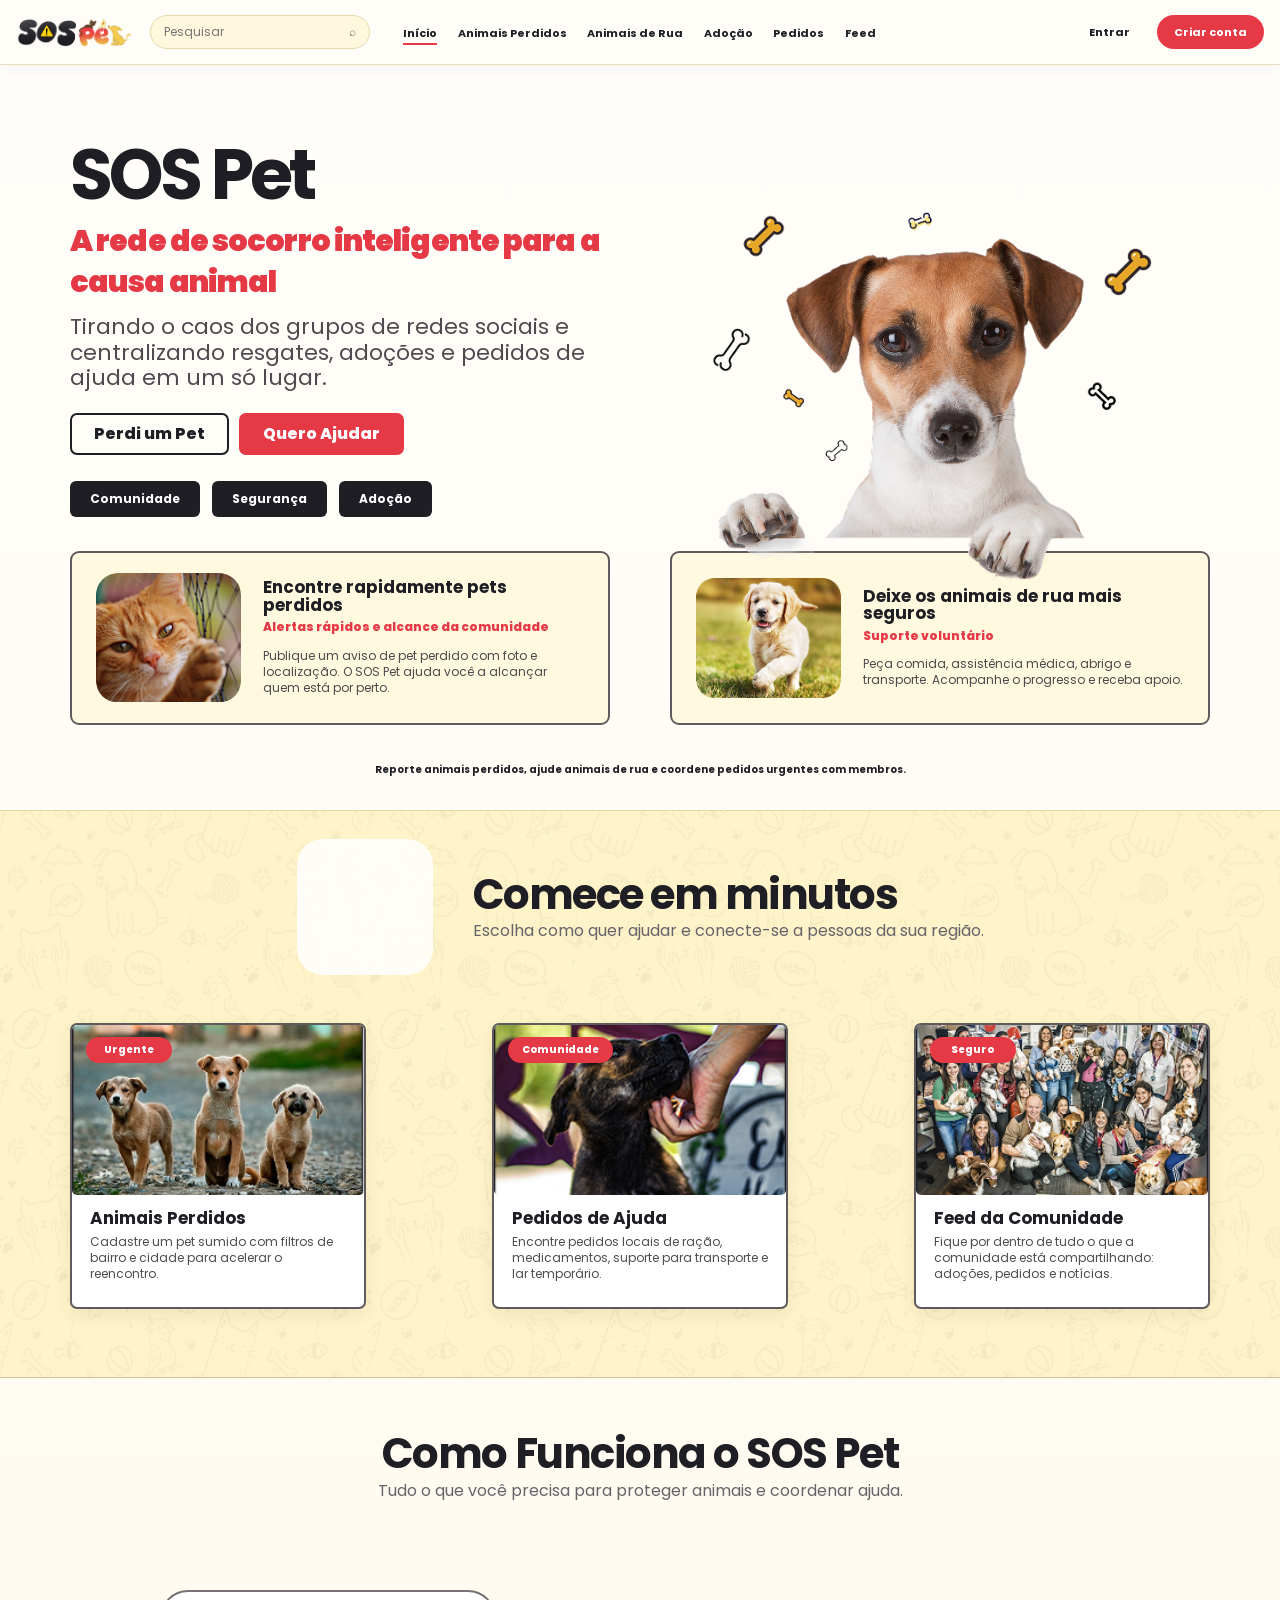
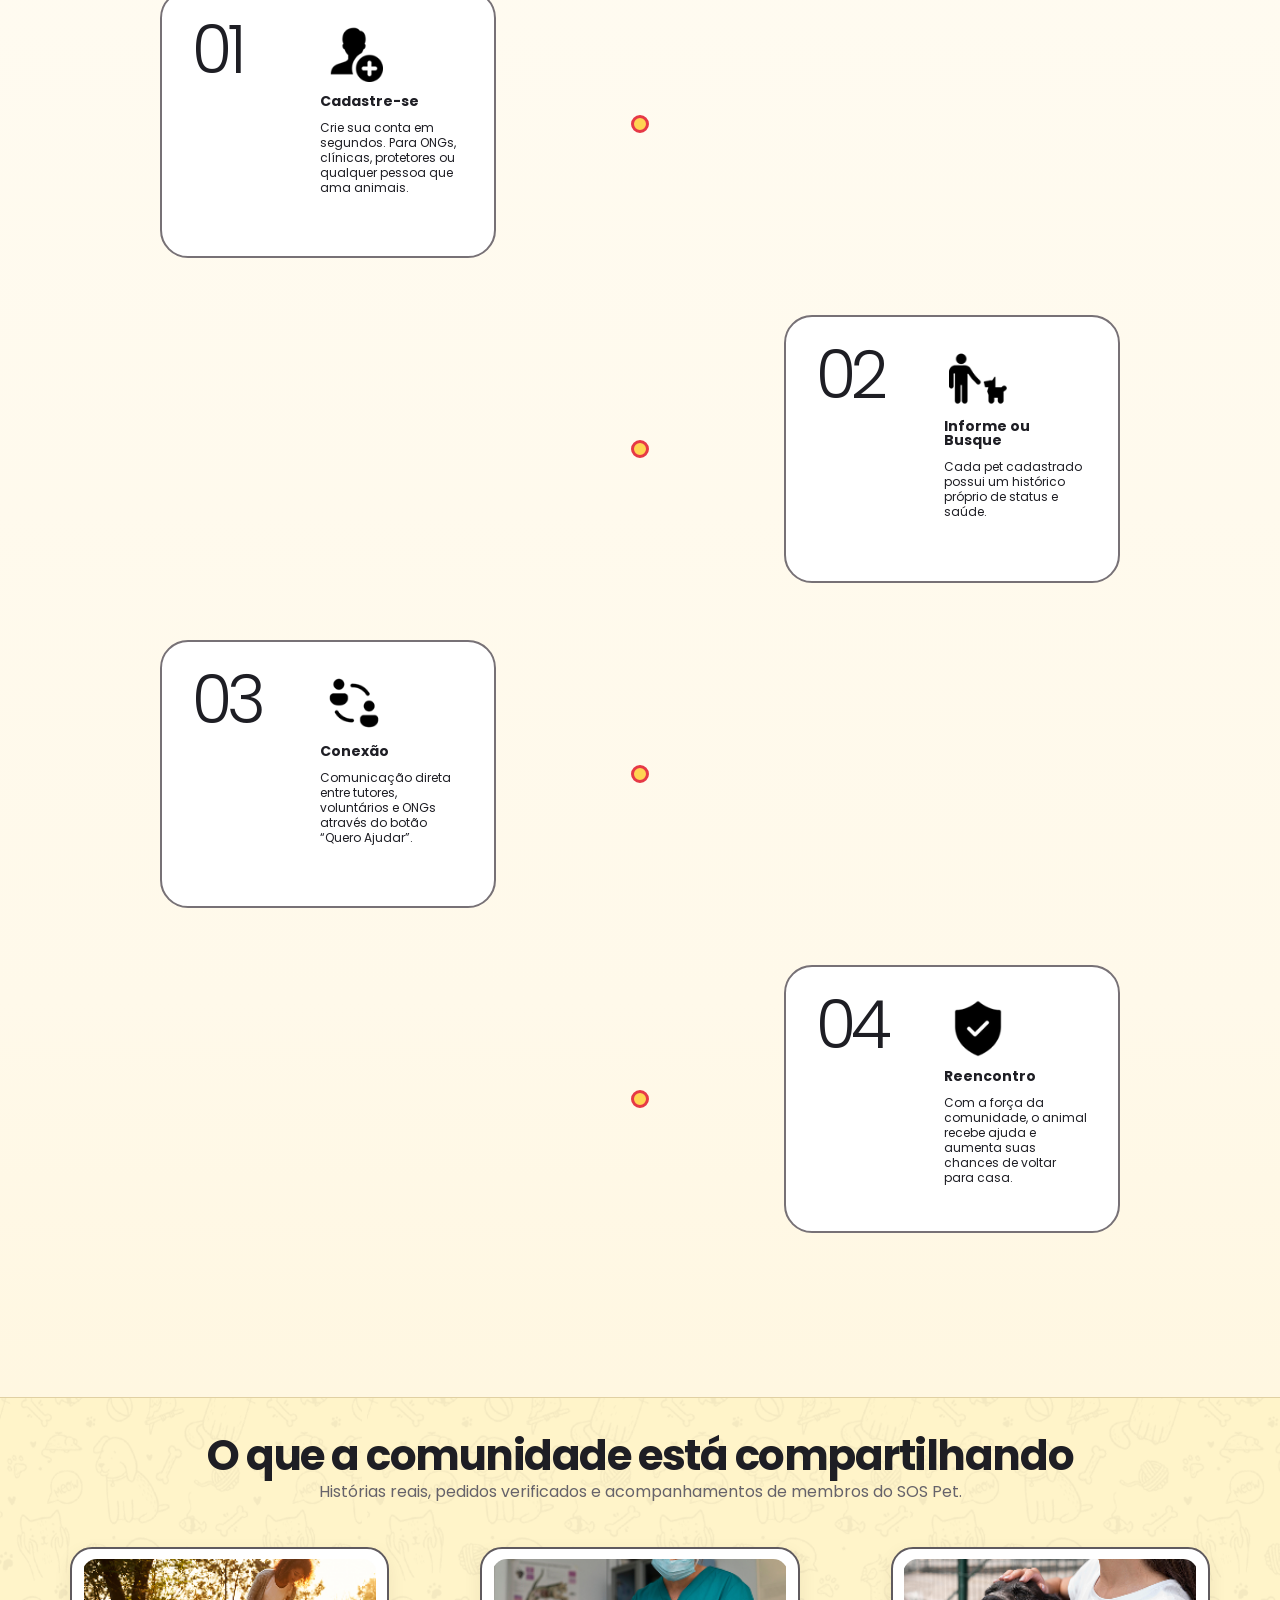
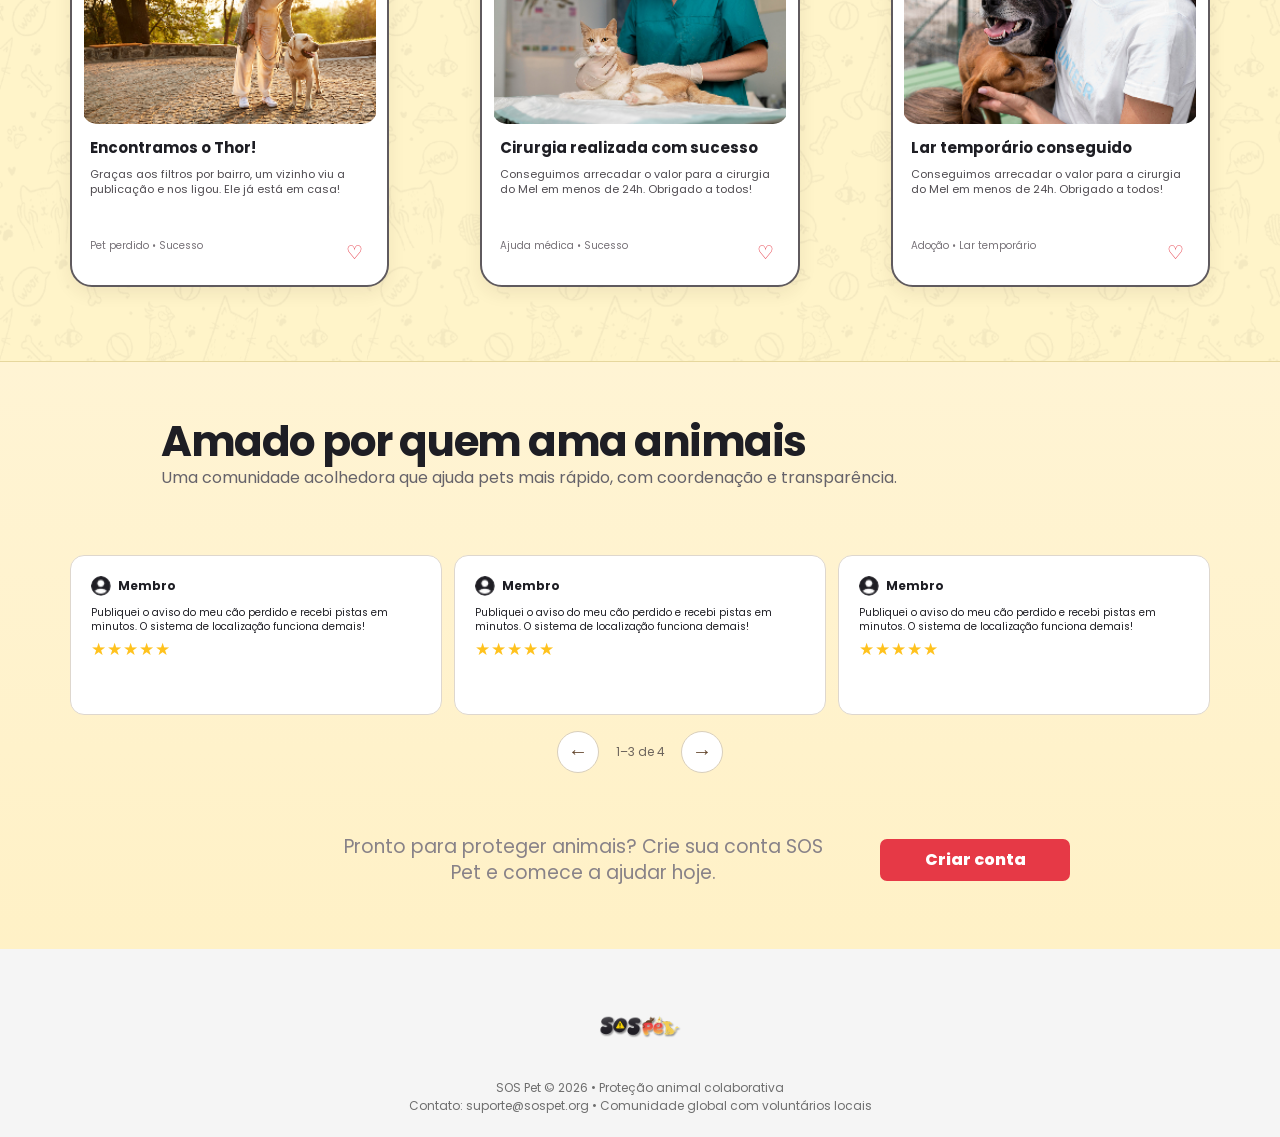
==== commit 02ec6a0d: "feet manda paginas" ====
--- a/index.html
+++ b/index.html
@@ -1,220 +1,242 @@
 <!doctype html>
+
 <html lang="pt-BR">
   <head>
-    <meta charset="UTF-8" />
-    <meta name="viewport" content="width=device-width, initial-scale=1.0" />
+    <meta charset="utf-8" />
+    <meta content="width=device-width, initial-scale=1.0" name="viewport" />
     <meta
+      content="SOS Pet: uma rede de apoio para localizar, proteger e reencontrar animais."
       name="description"
-      content="SOS Pet: uma rede de apoio para localizar, proteger e reencontrar animais."
     />
     <title>SOS Pet</title>
-    <link rel="stylesheet" href="css/home.css" />
+    <link href="assets/images/shared/favicon.png" rel="icon" type="image/png" />
+    <link href="css/home.css" rel="stylesheet" />
+    <link href="css/navbar.css" rel="stylesheet" />
+    <link href="css/interacoes.css" rel="stylesheet" />
   </head>
-
-  <body>
+  <body data-page="home" data-root="">
+    <a class="PularConteudo" href="#conteudo-principal">Pular para o conteúdo principal</a>
     <header class="Cabecalho">
       <div class="LimiteConteudo ConteudoCabecalho">
-        
-        <a class="Marca" href="index.html">
-          <span class="Midia Logotipo"></span>
-        </a>
+        <a class="Marca" href="index.html"> <span class="Midia Logotipo"></span> </a
+        ><button
+          aria-controls="MenuPrincipal"
+          aria-expanded="false"
+          aria-label="Abrir menu de navegação"
+          class="BotaoMenuMobile"
+          type="button"
+        >
+          <span aria-hidden="true"></span><span aria-hidden="true"></span
+          ><span aria-hidden="true"></span>
+        </button>
         <label class="CampoBusca">
-          <input type="search" placeholder="Pesquisar" />
-          <span>⌕</span>
+          <input
+            aria-label="Pesquisar no SOS Pet"
+            autocomplete="off"
+            class="BuscaGlobal"
+            placeholder="Pesquisar"
+            type="search"
+          />
+          <span aria-hidden="true">⌕</span>
         </label>
-
-        <nav class="MenuPrincipal">
-          <a class="Ativo" href="index.html#Inicio">Início</a>
-          <a href="index.html#AnimaisPerdidos">Animais Perdidos</a>
+        <nav aria-label="Navegação principal" class="MenuPrincipal" id="MenuPrincipal">
+          <a aria-current="page" class="Ativo" href="index.html#Inicio">Início</a>
+          <a href="pages/pets-perdidos.html">Animais Perdidos</a>
           <a href="pages/animais-de-rua.html">Animais de Rua</a>
           <a href="index.html#Adocao">Adoção</a>
           <a href="pages/pedidos-de-ajuda.html">Pedidos</a>
           <a href="pages/feed.html">Feed</a>
         </nav>
-
         <div class="AcoesCabecalho">
-          <a class="LinkEntrar" href="pages/login.html">Entrar</a>
-          <a class="Botao BotaoPequeno" href="pages/cadastro.html">Criar conta</a>
-          <a class="Midia Usuario" href="pages/feed.html" aria-label="Perfil"></a>
+          <a class="LinkEntrar" data-auth="visitante" href="pages/login.html">Entrar</a>
+          <a class="Botao BotaoPequeno" data-auth="visitante" href="pages/cadastro.html"
+            >Criar conta</a
+          >
+          <a
+            aria-label="Abrir perfil do usuário"
+            class="Midia Usuario"
+            data-auth="usuario"
+            href="pages/perfil.html"
+            title="Abrir meu perfil"
+          ></a>
         </div>
       </div>
     </header>
-
-    <main>
+    <main id="conteudo-principal" tabindex="-1">
       <section class="Inicio" id="Inicio">
         <div class="LimiteConteudo">
           <div class="GradeInicio">
             <div class="TextoInicio">
               <h1>SOS Pet</h1>
-              <p class="ChamadaInicio">
-                A rede de socorro inteligente para a causa animal
-              </p>
+              <p class="ChamadaInicio">A rede de socorro inteligente para a causa animal</p>
               <p class="DescricaoInicio">
-                Tirando o caos dos grupos de redes sociais e centralizando
-                resgates, adoções e pedidos de ajuda em um só lugar.
-              </p>
-
+                Tirando o caos dos grupos de redes sociais e centralizando resgates, adoções e
+                pedidos de ajuda em um só lugar.
+              </p>
               <div class="AcoesInicio">
-                <a class="Botao BotaoContorno" href="#AnimaisPerdidos">Perdi um Pet</a>
+                <a class="Botao BotaoContorno" href="pages/pets-perdidos.html">Perdi um Pet</a>
                 <a class="Botao" href="pages/animais-de-rua.html">Quero Ajudar</a>
               </div>
-
               <ul class="ListaValores">
                 <li>Comunidade</li>
                 <li>Segurança</li>
                 <li>Adoção</li>
               </ul>
             </div>
-
             <div class="VisualInicio">
               <div class="Midia CachorroInicio"></div>
             </div>
           </div>
-
           <div class="DestaquesInicio">
             <article class="CartaoDestaque">
-              <div class="Midia ImagemDestaque" id="GatoInicio"></div>
+              <div
+                aria-label="Gato que representa pets perdidos"
+                class="Midia ImagemDestaque"
+                id="GatoInicio"
+                role="img"
+              ></div>
               <div>
                 <h2>Encontre rapidamente pets perdidos</h2>
-                <p class="SubtituloDestaque">
-                  Alertas rápidos e alcance da comunidade
-                </p>
-                <p>
-                  Publique um aviso de pet perdido com foto e localização. O SOS
-                  Pet ajuda você a alcançar quem está por perto.
-                </p>
-              </div>
-            </article>
-
+                <p class="SubtituloDestaque">Alertas rápidos e alcance da comunidade</p>
+                <p>
+                  Publique um aviso de pet perdido com foto e localização. O SOS Pet ajuda você a
+                  alcançar quem está por perto.
+                </p>
+              </div>
+            </article>
             <article class="CartaoDestaque">
-              <div class="Midia ImagemDestaque" id="CachorroInicio"></div>
+              <div
+                aria-label="Cachorro representando a rede de proteção animal"
+                class="Midia ImagemDestaque"
+                id="CachorroInicio"
+                role="img"
+              ></div>
               <div>
                 <h2>Deixe os animais de rua mais seguros</h2>
                 <p class="SubtituloDestaque">Suporte voluntário</p>
                 <p>
-                  Peça comida, assistência médica, abrigo e transporte.
-                  Acompanhe o progresso e receba apoio.
-                </p>
-              </div>
-            </article>
-          </div>
-
+                  Peça comida, assistência médica, abrigo e transporte. Acompanhe o progresso e
+                  receba apoio.
+                </p>
+              </div>
+            </article>
+          </div>
           <p class="NotaInicio">
-            Reporte animais perdidos, ajude animais de rua e coordene pedidos
-            urgentes com membros.
+            Reporte animais perdidos, ajude animais de rua e coordene pedidos urgentes com membros.
           </p>
         </div>
       </section>
-
       <section class="ComeceRapido FundoComPadrao">
         <div class="LimiteConteudo">
           <header class="CabecalhoSecao CabecalhoComeceRapido">
             <div class="Midia IconeComeceRapido"></div>
             <div>
               <h2>Comece em minutos</h2>
-              <p>
-                Escolha como quer ajudar e conecte-se a pessoas da sua região.
-              </p>
+              <p>Escolha como quer ajudar e conecte-se a pessoas da sua região.</p>
             </div>
           </header>
-
           <div class="GradeServicos">
-            <article class="CartaoServico" >
+            <article
+              aria-label="Abrir opção Animais Perdidos"
+              class="CartaoServico"
+              data-service="perdido"
+              role="button"
+              tabindex="0"
+            >
               <div class="Midia ImagemServico" id="AnimaisPerdidos"></div>
               <span class="EtiquetaCartao">Urgente</span>
               <div class="ConteudoServico">
                 <h3>Animais Perdidos</h3>
                 <p>
-                  Cadastre um pet sumido com filtros de bairro e cidade para
-                  acelerar o reencontro.
-                </p>
-              </div>
-            </article>
-
-            <article class="CartaoServico" >
+                  Cadastre um pet sumido com filtros de bairro e cidade para acelerar o reencontro.
+                </p>
+              </div>
+            </article>
+            <article
+              aria-label="Abrir opção Pedidos de Ajuda"
+              class="CartaoServico"
+              data-service="pedidos"
+              role="button"
+              tabindex="0"
+            >
               <div class="Midia ImagemServico" id="PedidosAjuda"></div>
               <span class="EtiquetaCartao">Comunidade</span>
               <div class="ConteudoServico">
                 <h3><a href="pages/pedidos-de-ajuda.html">Pedidos de Ajuda</a></h3>
                 <p>
-                  Encontre pedidos locais de ração, medicamentos, suporte para
-                  transporte e lar temporário.
-                </p>
-              </div>
-            </article>
-
-            <article class="CartaoServico" >
+                  Encontre pedidos locais de ração, medicamentos, suporte para transporte e lar
+                  temporário.
+                </p>
+              </div>
+            </article>
+            <article
+              aria-label="Abrir opção Feed da Comunidade"
+              class="CartaoServico"
+              data-service="feed"
+              role="button"
+              tabindex="0"
+            >
               <div class="Midia ImagemServico" id="Adocao"></div>
               <span class="EtiquetaCartao">Seguro</span>
               <div class="ConteudoServico">
                 <h3><a href="pages/feed.html">Feed da Comunidade</a></h3>
                 <p>
-                  Fique por dentro de tudo o que a comunidade está
-                  compartilhando: adoções, pedidos e notícias.
-                </p>
-              </div>
-            </article>
-          </div>
-        </div>
-      </section>
-
+                  Fique por dentro de tudo o que a comunidade está compartilhando: adoções, pedidos
+                  e notícias.
+                </p>
+              </div>
+            </article>
+          </div>
+        </div>
+      </section>
       <section class="ComoFunciona">
         <div class="LimiteConteudo">
           <header class="CabecalhoSecao TextoCentralizado">
             <h2>Como Funciona o SOS Pet</h2>
-            <p>
-              Tudo o que você precisa para proteger animais e coordenar ajuda.
-            </p>
+            <p>Tudo o que você precisa para proteger animais e coordenar ajuda.</p>
           </header>
-
           <div class="AreaEtapas">
             <span class="LinhaEtapas"></span>
             <ol class="ListaEtapas">
               <li class="Etapa EtapaEsquerda">
-              <div class="CartaoEtapa">
-                <span class="NumeroEtapa">01</span>
-                <div class="ConteudoEtapa">
-                  <div class="Midia IconeEtapa" id="Etapa1"></div>
-                  <h3>Cadastre-se</h3>
-                  <p>
-                    Crie sua conta em segundos. Para ONGs, clínicas, protetores
-                    ou qualquer pessoa que ama animais.
-                  </p>
+                <div class="CartaoEtapa">
+                  <span class="NumeroEtapa">01</span>
+                  <div class="ConteudoEtapa">
+                    <div class="Midia IconeEtapa" id="Etapa1"></div>
+                    <h3>Cadastre-se</h3>
+                    <p>
+                      Crie sua conta em segundos. Para ONGs, clínicas, protetores ou qualquer pessoa
+                      que ama animais.
+                    </p>
+                  </div>
                 </div>
-              </div>
-              <span class="MarcadorLinhaTempo"></span>
+                <span class="MarcadorLinhaTempo"></span>
               </li>
-
               <li class="Etapa EtapaDireita">
-              <div class="CartaoEtapa">
-                <span class="NumeroEtapa">02</span>
-                <div class="ConteudoEtapa">
-                  <div class="Midia IconeEtapa" id="Etapa2"></div>
-                  <h3>Informe ou Busque</h3>
-                  <p>
-                    Cada pet cadastrado possui um histórico próprio de status e
-                    saúde.
-                  </p>
+                <div class="CartaoEtapa">
+                  <span class="NumeroEtapa">02</span>
+                  <div class="ConteudoEtapa">
+                    <div class="Midia IconeEtapa" id="Etapa2"></div>
+                    <h3>Informe ou Busque</h3>
+                    <p>Cada pet cadastrado possui um histórico próprio de status e saúde.</p>
+                  </div>
                 </div>
-              </div>
-              <span class="MarcadorLinhaTempo"></span>
+                <span class="MarcadorLinhaTempo"></span>
               </li>
-
               <li class="Etapa EtapaEsquerda">
-              <div class="CartaoEtapa">
-                <span class="NumeroEtapa">03</span>
-                <div class="ConteudoEtapa">
-                  <div class="Midia IconeEtapa" id="Etapa3"></div>
-                  <h3>Conexão</h3>
-                  <p>
-                    Comunicação direta entre tutores, voluntários e ONGs através
-                    do botão “Quero Ajudar”.
-                  </p>
+                <div class="CartaoEtapa">
+                  <span class="NumeroEtapa">03</span>
+                  <div class="ConteudoEtapa">
+                    <div class="Midia IconeEtapa" id="Etapa3"></div>
+                    <h3>Conexão</h3>
+                    <p>
+                      Comunicação direta entre tutores, voluntários e ONGs através do botão “Quero
+                      Ajudar”.
+                    </p>
+                  </div>
                 </div>
-              </div>
-              <span class="MarcadorLinhaTempo"></span>
+                <span class="MarcadorLinhaTempo"></span>
               </li>
-
               <li class="Etapa EtapaDireita">
                 <div class="CartaoEtapa">
                   <span class="NumeroEtapa">04</span>
@@ -222,7 +244,8 @@
                     <div class="Midia IconeEtapa" id="Etapa4"></div>
                     <h3>Reencontro</h3>
                     <p>
-                      Sistema com regras de cadastro seguras e dados auditáveis.
+                      Com a força da comunidade, o animal recebe ajuda e aumenta suas chances de
+                      voltar para casa.
                     </p>
                   </div>
                 </div>
@@ -232,81 +255,95 @@
           </div>
         </div>
       </section>
-
       <section class="Comunidade FundoComPadrao" id="AnimaisRua">
         <div class="LimiteConteudo">
           <header class="CabecalhoSecao TextoCentralizado">
             <h2>O que a comunidade está compartilhando</h2>
-            <p>
-              Histórias reais, pedidos verificados e acompanhamentos de membros
-              do SOS Pet.
-            </p>
+            <p>Histórias reais, pedidos verificados e acompanhamentos de membros do SOS Pet.</p>
           </header>
-
           <div class="GradeHistorias">
             <article class="CartaoHistoria">
-              <div class="Midia ImagemHistoria" id="Historia1"></div>
+              <div
+                aria-label="História de reencontro do Thor"
+                class="Midia ImagemHistoria"
+                id="Historia1"
+                role="img"
+              ></div>
               <div class="ConteudoHistoria">
                 <h3>Encontramos o Thor!</h3>
                 <p>
-                  Graças aos filtros por bairro, um vizinho viu a publicação e
-                  nos ligou. Ele já está em casa!
+                  Graças aos filtros por bairro, um vizinho viu a publicação e nos ligou. Ele já
+                  está em casa!
                 </p>
                 <footer>
-                  <span>Pet perdido • Sucesso</span><span>♡</span>
+                  <span>Pet perdido • Sucesso</span
+                  ><button aria-label="Curtir história" class="BotaoCurtirHistoria" type="button">
+                    ♡
+                  </button>
                 </footer>
               </div>
             </article>
-
             <article class="CartaoHistoria">
-              <div class="Midia ImagemHistoria" id="Historia2"></div>
+              <div
+                aria-label="História de cirurgia realizada com sucesso"
+                class="Midia ImagemHistoria"
+                id="Historia2"
+                role="img"
+              ></div>
               <div class="ConteudoHistoria">
                 <h3>Cirurgia realizada com sucesso</h3>
                 <p>
-                  Conseguimos arrecadar o valor para a cirurgia do Mel em menos
-                  de 24h. Obrigado a todos!
+                  Conseguimos arrecadar o valor para a cirurgia do Mel em menos de 24h. Obrigado a
+                  todos!
                 </p>
                 <footer>
-                  <span>Ajuda médica • Sucesso</span><span>♡</span>
+                  <span>Ajuda médica • Sucesso</span
+                  ><button aria-label="Curtir história" class="BotaoCurtirHistoria" type="button">
+                    ♡
+                  </button>
                 </footer>
               </div>
             </article>
-
             <article class="CartaoHistoria">
-              <div class="Midia ImagemHistoria" id="Historia3"></div>
+              <div
+                aria-label="História de lar temporário conseguido"
+                class="Midia ImagemHistoria"
+                id="Historia3"
+                role="img"
+              ></div>
               <div class="ConteudoHistoria">
                 <h3>Lar temporário conseguido</h3>
                 <p>
-                  Conseguimos arrecadar o valor para a cirurgia do Mel em menos
-                  de 24h. Obrigado a todos!
+                  Conseguimos arrecadar o valor para a cirurgia do Mel em menos de 24h. Obrigado a
+                  todos!
                 </p>
                 <footer>
-                  <span>Adoção • Lar temporário</span><span>♡</span>
+                  <span>Adoção • Lar temporário</span
+                  ><button aria-label="Curtir história" class="BotaoCurtirHistoria" type="button">
+                    ♡
+                  </button>
                 </footer>
               </div>
             </article>
           </div>
         </div>
       </section>
-
       <section class="Depoimentos" id="SobreNos">
         <div class="LimiteConteudo">
           <header class="CabecalhoSecao CabecalhoDepoimentos">
             <h2>Amado por quem ama animais</h2>
             <p>
-              Uma comunidade acolhedora que ajuda pets mais rápido, com
-              coordenação e transparência.
+              Uma comunidade acolhedora que ajuda pets mais rápido, com coordenação e transparência.
             </p>
           </header>
-
           <div class="GradeDepoimentos">
             <blockquote class="CartaoDepoimento">
               <header class="CabecalhoCartaoDepoimento">
                 <span class="Midia FotoPerfil"></span><strong>Membro</strong>
               </header>
               <p>
-                Publiquei o aviso do meu cão perdido e recebi pistas em minutos.
-                O sistema de localização funciona demais!
+                Publiquei o aviso do meu cão perdido e recebi pistas em minutos. O sistema de
+                localização funciona demais!
               </p>
               <footer class="EstrelasDepoimento">★★★★★</footer>
             </blockquote>
@@ -315,8 +352,8 @@
                 <span class="Midia FotoPerfil"></span><strong>Membro</strong>
               </header>
               <p>
-                Publiquei o aviso do meu cão perdido e recebi pistas em minutos.
-                O sistema de localização funciona demais!
+                Publiquei o aviso do meu cão perdido e recebi pistas em minutos. O sistema de
+                localização funciona demais!
               </p>
               <footer class="EstrelasDepoimento">★★★★★</footer>
             </blockquote>
@@ -325,8 +362,8 @@
                 <span class="Midia FotoPerfil"></span><strong>Membro</strong>
               </header>
               <p>
-                Publiquei o aviso do meu cão perdido e recebi pistas em minutos.
-                O sistema de localização funciona demais!
+                Publiquei o aviso do meu cão perdido e recebi pistas em minutos. O sistema de
+                localização funciona demais!
               </p>
               <footer class="EstrelasDepoimento">★★★★★</footer>
             </blockquote>
@@ -335,32 +372,27 @@
                 <span class="Midia FotoPerfil"></span><strong>Membro</strong>
               </header>
               <p>
-                Publiquei o aviso do meu cão perdido e recebi pistas em minutos.
-                O sistema de localização funciona demais!
+                Publiquei o aviso do meu cão perdido e recebi pistas em minutos. O sistema de
+                localização funciona demais!
               </p>
               <footer class="EstrelasDepoimento">★★★★★</footer>
             </blockquote>
           </div>
-
           <div class="ChamadaFinal" id="CriarConta">
             <div class="Midia IconeChamada"></div>
-            <p>
-              Pronto para proteger animais? Crie sua conta SOS Pet e comece a
-              ajudar hoje.
-            </p>
+            <p>Pronto para proteger animais? Crie sua conta SOS Pet e comece a ajudar hoje.</p>
             <a class="Botao BotaoLargo" href="pages/cadastro.html">Criar conta</a>
           </div>
         </div>
       </section>
     </main>
-
-    <footer class="Rodape">
-      <div class="LimiteConteudo">
-        <p>SOS Pet © 2026 • Proteção animal colaborativa</p>
-        <p>
-          Contato: suporte@sospet.org • Comunidade global com voluntários locais
-        </p>
-      </div>
+    <footer class="FooterPadrao">
+      <img alt="Logo SOS Pet" src="assets/images/pedidos-de-ajuda/Logo.png" />
+      <p>SOS Pet © 2026 • Proteção animal colaborativa</p>
+      <p>Contato: suporte@sospet.org • Comunidade global com voluntários locais</p>
     </footer>
+    <script defer="true" src="js/dados.js"></script>
+    <script defer="true" src="js/geral.js"></script>
+    <script defer="true" src="js/home.js"></script>
   </body>
 </html>
--- a/css/home.css
+++ b/css/home.css
@@ -23,13 +23,10 @@
   line-height: 1.35;
 }
 
-
-
 a {
   color: inherit;
   text-decoration: none;
 }
-
 
 h1,
 h2,
@@ -161,7 +158,9 @@
   font-size: 11px;
   font-weight: 800;
   white-space: nowrap;
-  transition: 260ms ease, color 160ms ease;
+  transition:
+    260ms ease,
+    color 160ms ease;
 }
 
 .MenuPrincipal a:hover {
@@ -273,7 +272,6 @@
   background-image: url(../assets/images/home/CachorroHome.png);
 }
 
-
 .DestaquesInicio {
   display: grid;
   grid-template-columns: 1fr 1fr;
@@ -301,11 +299,11 @@
   border-radius: 22px;
 }
 
-#GatoInicio{
+#GatoInicio {
   background-image: url(../assets/images/home/GatoInicio.png);
 }
 
-#CachorroInicio{
+#CachorroInicio {
   background-image: url(../assets/images/home/CachorroInicio.png);
 }
 
@@ -325,7 +323,6 @@
   margin-bottom: 0;
   color: #4d494e;
   font-size: 12px;
-  
 }
 
 .NotaInicio {
@@ -429,17 +426,15 @@
   font-size: 12px;
 }
 
-
-
-#AnimaisPerdidos{
+#AnimaisPerdidos {
   background-image: url(../assets/images/home/PerdidosServico.png);
 }
 
-#PedidosAjuda{
+#PedidosAjuda {
   background-image: url(../assets/images/home/PedidosAjudaServico.png);
 }
 
-#Adocao{
+#Adocao {
   background-image: url(../assets/images/home/FeedServico.png);
 }
 
@@ -574,19 +569,19 @@
   line-height: 1.25;
 }
 
-#Etapa1{
+#Etapa1 {
   background-image: url(../assets/images/home/IconEtapa1.png);
 }
 
-#Etapa2{
+#Etapa2 {
   background-image: url(../assets/images/home/IconEtapa2.png);
 }
 
-#Etapa3{
+#Etapa3 {
   background-image: url(../assets/images/home/IconEtapa3.png);
 }
 
-#Etapa4{
+#Etapa4 {
   background-image: url(../assets/images/home/IconEtapa4.png);
 }
 
@@ -621,15 +616,15 @@
   border-radius: 15px;
 }
 
-#Historia1{
+#Historia1 {
   background-image: url(../assets/images/home/Historia1.png);
 }
 
-#Historia2{
+#Historia2 {
   background-image: url(../assets/images/home/Historia2.png);
 }
 
-#Historia3{
+#Historia3 {
   background-image: url(../assets/images/home/Historia3.png);
 }
 
--- a/css/navbar.css
+++ b/css/navbar.css
@@ -0,0 +1,358 @@
+:root {
+  --Preto: #1e1e24;
+  --Vermelho: #e63946;
+  --AmareloNavbar: #fff8df;
+  --BordaNavbar: #eadfbd;
+}
+
+.Cabecalho,
+.Cabecalho * {
+  box-sizing: border-box;
+}
+
+.Cabecalho {
+  position: sticky;
+  z-index: 1000;
+  top: 0;
+  width: 100%;
+  min-height: 64px;
+  border-bottom: 1px solid var(--BordaNavbar);
+  background: rgba(255, 253, 247, 0.98);
+  box-shadow: 0 3px 12px rgba(45, 37, 21, 0.05);
+  font-family: "Poppins", Arial, sans-serif;
+}
+
+.Cabecalho .LimiteConteudo {
+  width: min(calc(100% - 32px), 1440px);
+  max-width: none;
+  margin-inline: auto;
+}
+
+.ConteudoCabecalho {
+  position: relative;
+  display: flex;
+  min-height: 64px;
+  gap: 18px;
+  align-items: center;
+}
+
+.Cabecalho a {
+  color: inherit;
+  text-decoration: none;
+}
+
+.Cabecalho .Midia {
+  display: block;
+  position: relative;
+  background-position: center;
+  background-repeat: no-repeat;
+  background-size: contain;
+}
+
+.Marca {
+  display: block;
+  flex: 0 0 auto;
+}
+
+.Logotipo {
+  width: 116px;
+  height: 54px;
+  background-image: url(../assets/images/home/LogoSOSPet.png);
+}
+
+.CampoBusca {
+  display: flex;
+  width: min(220px, 19vw);
+  min-width: 150px;
+  height: 34px;
+  padding: 0 13px;
+  flex: 0 1 220px;
+  align-items: center;
+  border: 1px solid #e4d7aa;
+  border-radius: 999px;
+  background: var(--AmareloNavbar);
+  color: #746c61;
+  font-size: 12px;
+}
+
+.CampoBusca:focus-within {
+  border-color: var(--Vermelho);
+  box-shadow: 0 0 0 3px rgba(230, 57, 70, 0.14);
+}
+
+.CampoBusca input {
+  width: 100%;
+  min-width: 0;
+  padding: 0;
+  border: 0;
+  outline: 0;
+  background: transparent;
+  color: inherit;
+  font: inherit;
+}
+
+.MenuPrincipal {
+  display: flex;
+  min-width: 0;
+  height: 64px;
+  gap: clamp(12px, 1.6vw, 25px);
+  margin-left: clamp(0px, 1.2vw, 18px);
+  align-items: center;
+}
+
+.MenuPrincipal a {
+  padding: 22px 0 20px;
+  background: linear-gradient(var(--Vermelho), var(--Vermelho));
+  background-position: left bottom 15px;
+  background-repeat: no-repeat;
+  background-size: 0 2px;
+  color: var(--Preto);
+  font-size: 11px;
+  font-weight: 700;
+  white-space: nowrap;
+  transition:
+    background-size 220ms ease,
+    color 160ms ease;
+}
+
+.MenuPrincipal a:hover,
+.MenuPrincipal a.Ativo,
+.MenuPrincipal a[aria-current="page"] {
+  background-size: 100% 2px;
+}
+
+.AcoesCabecalho {
+  display: flex;
+  gap: 10px;
+  margin-left: auto;
+  align-items: center;
+  justify-content: flex-end;
+  white-space: nowrap;
+}
+
+.LinkEntrar,
+.AcoesCabecalho .BotaoPequeno {
+  display: inline-flex;
+  min-height: 34px;
+  padding: 0 15px;
+  align-items: center;
+  justify-content: center;
+  border: 2px solid var(--Vermelho);
+  border-radius: 999px;
+  font-size: 11px;
+  font-weight: 700;
+  transition: 160ms ease;
+}
+
+.LinkEntrar {
+  border-color: transparent;
+  color: var(--Vermelho);
+}
+
+.LinkEntrar:hover {
+  border-color: var(--Vermelho);
+  color: #fff;
+  background: var(--Vermelho);
+}
+
+.AcoesCabecalho .BotaoPequeno {
+  color: #fff;
+  background: var(--Vermelho);
+}
+
+.AcoesCabecalho .BotaoPequeno:hover {
+  transform: translateY(-2px);
+}
+
+.Usuario {
+  width: 40px;
+  height: 40px;
+  flex: 0 0 40px;
+  border: 2px solid transparent;
+  border-radius: 50%;
+  background-color: #f6e8c4;
+  background-image: url(../assets/images/home/Vector.png);
+  background-size: 56%;
+  transition: 160ms ease;
+}
+
+.Usuario:hover {
+  border-color: var(--Vermelho);
+  transform: translateY(-1px);
+}
+
+.BotaoMenuMobile {
+  display: none;
+  width: 42px;
+  height: 42px;
+  padding: 9px;
+  flex: 0 0 42px;
+  border: 1px solid #e4d7aa;
+  border-radius: 10px;
+  background: #fff8df;
+}
+
+.BotaoMenuMobile span {
+  display: block;
+  width: 100%;
+  height: 2px;
+  margin: 4px 0;
+  border-radius: 2px;
+  background: var(--Preto);
+  transition: 180ms ease;
+}
+
+.BotaoMenuMobile[aria-expanded="true"] span:nth-child(1) {
+  transform: translateY(6px) rotate(45deg);
+}
+
+.BotaoMenuMobile[aria-expanded="true"] span:nth-child(2) {
+  opacity: 0;
+}
+
+.BotaoMenuMobile[aria-expanded="true"] span:nth-child(3) {
+  transform: translateY(-6px) rotate(-45deg);
+}
+
+.BotaoSairNavbar {
+  min-height: 34px;
+  padding: 0 12px;
+  border: 1px solid #d8cdb2;
+  border-radius: 999px;
+  background: #fff;
+  color: #61442b;
+  font-size: 11px;
+  font-weight: 700;
+}
+
+@media (max-width: 1180px) {
+  .BotaoMenuMobile {
+    display: block;
+    order: 4;
+  }
+
+  .CampoBusca {
+    width: min(300px, 34vw);
+    flex-basis: 300px;
+  }
+
+  .MenuPrincipal {
+    position: absolute;
+    top: calc(100% + 8px);
+    right: 0;
+    display: none;
+    width: min(360px, calc(100vw - 32px));
+    height: auto;
+    padding: 12px;
+    margin: 0;
+    flex-direction: column;
+    gap: 4px;
+    align-items: stretch;
+    border: 1px solid #eadfbd;
+    border-radius: 14px;
+    background: #fffdf7;
+    box-shadow: 0 18px 40px rgba(45, 37, 21, 0.16);
+  }
+
+  .MenuPrincipal.MenuAberto {
+    display: flex;
+  }
+
+  .MenuPrincipal a {
+    padding: 12px 14px;
+    border-radius: 8px;
+    background-position: left 14px bottom 7px;
+    font-size: 13px;
+  }
+
+  .MenuPrincipal a:hover,
+  .MenuPrincipal a.Ativo,
+  .MenuPrincipal a[aria-current="page"] {
+    background-color: #fff4d4;
+    background-size: calc(100% - 28px) 2px;
+  }
+}
+
+@media (max-width: 720px) {
+  .Cabecalho .LimiteConteudo {
+    width: min(calc(100% - 20px), 100%);
+  }
+
+  .ConteudoCabecalho {
+    min-height: 72px;
+    padding: 7px 0;
+    flex-wrap: wrap;
+    gap: 8px;
+  }
+
+  .Logotipo {
+    width: 96px;
+    height: 45px;
+  }
+
+  .BotaoMenuMobile {
+    order: 2;
+    margin-left: auto;
+  }
+
+  .AcoesCabecalho {
+    order: 3;
+    margin-left: 0;
+  }
+
+  .CampoBusca {
+    order: 5;
+    width: 100%;
+    max-width: none;
+    flex: 1 0 100%;
+  }
+
+  .MenuPrincipal {
+    top: calc(100% + 6px);
+    right: 0;
+    left: 0;
+    width: 100%;
+  }
+}
+
+@media (max-width: 470px) {
+  .AcoesCabecalho .BotaoPequeno {
+    padding: 0 10px;
+  }
+
+  .LinkEntrar {
+    padding: 0 8px;
+  }
+
+  .Usuario {
+    width: 36px;
+    height: 36px;
+    flex-basis: 36px;
+  }
+
+  .BotaoSairNavbar {
+    display: none;
+  }
+}
+
+body > .FooterPadrao {
+  display: flex;
+  width: 100%;
+  padding: 22px 16px;
+  align-items: center;
+  flex-direction: column;
+  background: #f5f5f5;
+}
+
+body > .FooterPadrao img {
+  width: 100px;
+  margin-bottom: 8px;
+}
+
+body > .FooterPadrao p {
+  margin: 0;
+  color: #6f6f6f;
+  font-size: 12px;
+  line-height: 1.5;
+  text-align: center;
+}
--- a/css/interacoes.css
+++ b/css/interacoes.css
@@ -0,0 +1,1179 @@
+@import url("https://fonts.googleapis.com/css2?family=Poppins:wght@400;500;600;700;800&display=swap");
+
+:root {
+  --sos-vermelho: #e63946;
+  --sos-marrom: #61442b;
+  --sos-amarelo: #f2cb51;
+  --sos-creme: #fae9b6;
+  --sos-preto: #1e1e24;
+}
+
+html {
+  scroll-behavior: smooth;
+}
+
+body {
+  font-family: "Poppins", Arial, sans-serif;
+}
+
+button,
+input,
+select,
+textarea {
+  font: inherit;
+}
+
+button:not(:disabled) {
+  cursor: pointer;
+}
+
+[hidden] {
+  display: none !important;
+}
+
+:focus-visible {
+  outline: 3px solid var(--sos-vermelho);
+  outline-offset: 3px;
+}
+
+.PularConteudo {
+  position: fixed;
+  z-index: 5000;
+  top: 8px;
+  left: 8px;
+  padding: 10px 14px;
+  border-radius: 8px;
+  color: #fff;
+  background: var(--sos-preto);
+  transform: translateY(-160%);
+  transition: 150ms ease;
+}
+
+.PularConteudo:focus {
+  transform: translateY(0);
+}
+
+.MensagemFormulario {
+  min-height: 22px;
+  margin: 0;
+  color: #b4232d;
+  font-size: 13px;
+  font-weight: 600;
+  text-align: center;
+}
+
+.MensagemFormulario.Sucesso {
+  color: #217a42;
+}
+
+.LinkAlternativo {
+  margin-top: 14px;
+  color: #61442b;
+  font-size: 13px;
+  text-align: center;
+}
+
+.LinkAlternativo a,
+.Conta a {
+  color: #c92f3b;
+  font-weight: 700;
+}
+
+.DialogoSOS {
+  position: fixed;
+  inset: 50% auto auto 50%;
+  width: min(560px, calc(100% - 28px));
+  max-height: min(86vh, 760px);
+  padding: 0;
+  margin: 0;
+  overflow: hidden;
+  border: 0;
+  border-radius: 18px;
+  background: #fff;
+  box-shadow: 0 24px 70px rgba(30, 30, 36, 0.28);
+  transform: translate(-50%, -50%);
+}
+
+.DialogoSOS::backdrop {
+  background: rgba(30, 30, 36, 0.55);
+  backdrop-filter: blur(2px);
+}
+
+.DialogoCabecalho {
+  display: flex;
+  padding: 20px 22px;
+  align-items: center;
+  justify-content: space-between;
+  border-bottom: 1px solid #eee5d3;
+}
+
+.DialogoCabecalho h2 {
+  margin: 0;
+  color: var(--sos-marrom);
+  font-size: 22px;
+}
+
+.FecharDialogo {
+  width: 38px;
+  height: 38px;
+  border: 0;
+  border-radius: 50%;
+  background: #f8f2e5;
+  color: var(--sos-preto);
+  font-size: 22px;
+}
+
+.DialogoConteudo {
+  max-height: calc(86vh - 80px);
+  padding: 22px;
+  overflow-y: auto;
+}
+
+.FormularioModal {
+  display: grid;
+  gap: 15px;
+}
+
+.FormularioModal label {
+  display: grid;
+  gap: 6px;
+  color: var(--sos-marrom);
+  font-size: 13px;
+  font-weight: 700;
+}
+
+.FormularioModal input,
+.FormularioModal select,
+.FormularioModal textarea {
+  width: 100%;
+  padding: 11px 12px;
+  border: 1px solid #d9cfbc;
+  border-radius: 9px;
+  background: #fffefa;
+  color: var(--sos-preto);
+}
+
+.FormularioModal textarea {
+  min-height: 110px;
+  resize: vertical;
+}
+
+.BotaoModal {
+  min-height: 44px;
+  padding: 0 18px;
+  border: 0;
+  border-radius: 9px;
+  background: var(--sos-vermelho);
+  color: #fff;
+  font-weight: 700;
+}
+
+.ListaResultadosBusca {
+  display: grid;
+  gap: 10px;
+}
+
+.ResultadoBusca {
+  display: block;
+  padding: 14px;
+  border: 1px solid #eadfca;
+  border-radius: 10px;
+  color: var(--sos-preto);
+  background: #fffdf7;
+}
+
+.ResultadoBusca strong,
+.ResultadoBusca span {
+  display: block;
+}
+
+.ResultadoBusca span {
+  margin-top: 3px;
+  color: #6f675f;
+  font-size: 12px;
+}
+
+.ToastSOS {
+  position: fixed;
+  z-index: 6000;
+  right: 20px;
+  bottom: 20px;
+  max-width: min(390px, calc(100% - 40px));
+  padding: 13px 16px;
+  border-radius: 10px;
+  color: #fff;
+  background: #1e1e24;
+  box-shadow: 0 12px 32px rgba(30, 30, 36, 0.24);
+  font-size: 13px;
+  opacity: 0;
+  transform: translateY(14px);
+  transition: 180ms ease;
+}
+
+.ToastSOS.Mostrar {
+  opacity: 1;
+  transform: translateY(0);
+}
+
+.ToastSOS.Erro {
+  background: #a91f2b;
+}
+
+.CarrosselDepoimentos {
+  position: relative;
+  overflow: hidden;
+}
+
+.GradeDepoimentos.CarrosselAtivo {
+  display: flex;
+  gap: 12px;
+  transition: transform 300ms ease;
+}
+
+.GradeDepoimentos.CarrosselAtivo .CartaoDepoimento {
+  min-width: calc((100% - 36px) / 4);
+}
+
+.ControlesCarrossel {
+  display: flex;
+  gap: 10px;
+  margin-top: 16px;
+  align-items: center;
+  justify-content: center;
+}
+
+.ControlesCarrossel button {
+  width: 42px;
+  height: 42px;
+  border: 1px solid #d9cfbc;
+  border-radius: 50%;
+  background: #fff;
+  color: var(--sos-marrom);
+  font-size: 20px;
+}
+
+.IndicadorCarrossel {
+  min-width: 62px;
+  color: #6d655d;
+  font-size: 12px;
+  text-align: center;
+}
+
+.BotaoCurtirHistoria {
+  border: 0;
+  background: transparent;
+  color: var(--sos-vermelho);
+  font-size: 19px;
+}
+
+.BotaoCurtirHistoria.Curtido {
+  font-weight: 800;
+}
+
+.CartaoServico[role="button"] {
+  cursor: pointer;
+}
+
+.Categoria[aria-pressed="true"],
+.Botao1[aria-pressed="true"] {
+  border-color: var(--sos-vermelho) !important;
+  box-shadow: 0 0 0 3px rgba(230, 57, 70, 0.13);
+}
+
+.AcoesCartaoAnimal {
+  display: flex;
+  gap: 8px;
+  padding: 0 14px 14px;
+}
+
+.AcoesCartaoAnimal button {
+  min-height: 34px;
+  padding: 0 10px;
+  border: 1px solid var(--sos-vermelho);
+  border-radius: 8px;
+  background: #fff;
+  color: var(--sos-vermelho);
+  font-size: 10px;
+  font-weight: 700;
+}
+
+.AcoesCartaoAnimal .BotaoDetalhesAnimal {
+  color: #fff;
+  background: var(--sos-vermelho);
+}
+
+.ResumoResultados {
+  font-weight: 700;
+}
+
+.SemResultados {
+  padding: 24px;
+  border-radius: 12px;
+  background: #fff;
+  text-align: center;
+}
+
+.btn-detalhes {
+  min-height: 42px;
+  padding: 0 14px;
+  border: 1px solid #61442b;
+  border-radius: 9px;
+  background: #fff;
+  color: #61442b;
+  font-weight: 600;
+}
+
+.btn-ajudar[aria-pressed="true"] {
+  background: #2e7d4b;
+}
+
+.acao-card {
+  cursor: pointer;
+}
+
+.Cartao input {
+  width: 100%;
+  min-height: 42px;
+  margin-top: 5px;
+  padding: 0 12px;
+  border: 1px solid #cfc5b5;
+  border-radius: 8px;
+  background: #fffefa;
+}
+
+.Cartao input:invalid:not(:placeholder-shown) {
+  border-color: #d12e3b;
+}
+
+@media (max-width: 1000px) {
+  body[data-page="home"] .GradeInicio,
+  body[data-page="home"] .DestaquesInicio,
+  body[data-page="home"] .GradeServicos,
+  body[data-page="home"] .GradeHistorias {
+    gap: 24px;
+  }
+
+  body[data-page="home"] .GradeInicio {
+    grid-template-columns: 1fr;
+  }
+
+  body[data-page="home"] .VisualInicio {
+    height: 300px;
+    order: -1;
+  }
+
+  body[data-page="home"] .CachorroInicio {
+    width: 100%;
+    height: 100%;
+  }
+
+  body[data-page="home"] .DestaquesInicio,
+  body[data-page="home"] .GradeServicos,
+  body[data-page="home"] .GradeHistorias {
+    grid-template-columns: repeat(2, minmax(0, 1fr));
+  }
+
+  .GradeDepoimentos.CarrosselAtivo .CartaoDepoimento {
+    min-width: calc((100% - 12px) / 2);
+  }
+
+  body[data-page="home"] .ChamadaFinal {
+    grid-template-columns: 1fr;
+    gap: 18px;
+    justify-items: center;
+  }
+}
+
+@media (max-width: 680px) {
+  body[data-page="home"] .Inicio,
+  body[data-page="home"] .ComeceRapido,
+  body[data-page="home"] .ComoFunciona,
+  body[data-page="home"] .Comunidade,
+  body[data-page="home"] .Depoimentos {
+    padding-top: 42px;
+    padding-bottom: 42px;
+  }
+
+  body[data-page="home"] .TextoInicio h1 {
+    font-size: clamp(48px, 18vw, 70px);
+  }
+
+  body[data-page="home"] .ChamadaInicio {
+    font-size: 24px;
+  }
+
+  body[data-page="home"] .DescricaoInicio {
+    font-size: 17px;
+  }
+
+  body[data-page="home"] .AcoesInicio,
+  body[data-page="home"] .ListaValores,
+  body[data-page="home"] .BotoesAnimais {
+    flex-wrap: wrap;
+  }
+
+  body[data-page="home"] .DestaquesInicio,
+  body[data-page="home"] .GradeServicos,
+  body[data-page="home"] .GradeHistorias {
+    grid-template-columns: 1fr;
+  }
+
+  body[data-page="home"] .CartaoDestaque {
+    grid-template-columns: 100px 1fr;
+    padding: 16px;
+  }
+
+  body[data-page="home"] .ImagemDestaque {
+    width: 100px;
+    height: 100px;
+  }
+
+  body[data-page="home"] .AreaEtapas,
+  body[data-page="home"] .ListaEtapas {
+    display: block;
+  }
+
+  body[data-page="home"] .LinhaEtapas,
+  body[data-page="home"] .MarcadorLinhaTempo {
+    display: none;
+  }
+
+  body[data-page="home"] .Etapa {
+    display: block;
+    width: 100%;
+    margin-bottom: 16px;
+  }
+
+  body[data-page="home"] .CartaoEtapa {
+    width: 100%;
+  }
+
+  .GradeDepoimentos.CarrosselAtivo .CartaoDepoimento {
+    min-width: 100%;
+  }
+
+  .DialogoConteudo {
+    padding: 18px;
+  }
+}
+
+body:not(.AutenticacaoPronta) [data-auth="usuario"] {
+  display: none;
+}
+
+.GradeDepoimentos,
+.CartaoDepoimento {
+  min-width: 0;
+}
+
+@media (max-width: 1000px) {
+  body[data-page="home"] .GradeDepoimentos:not(.CarrosselAtivo) {
+    grid-template-columns: repeat(2, minmax(0, 1fr));
+  }
+}
+
+@media (max-width: 680px) {
+  body[data-page="home"] .GradeDepoimentos:not(.CarrosselAtivo) {
+    grid-template-columns: 1fr;
+  }
+}
+
+body[data-page="home"].AnimacoesHomeProntas .Etapa .CartaoEtapa,
+body[data-page="home"].AnimacoesHomeProntas .Etapa .MarcadorLinhaTempo {
+  opacity: 0;
+  transition:
+    opacity 650ms ease,
+    transform 650ms cubic-bezier(0.22, 1, 0.36, 1);
+}
+
+body[data-page="home"].AnimacoesHomeProntas .EtapaEsquerda .CartaoEtapa {
+  transform: translate3d(-58px, 20px, 0) scale(0.97);
+}
+
+body[data-page="home"].AnimacoesHomeProntas .EtapaDireita .CartaoEtapa {
+  transform: translate3d(58px, 20px, 0) scale(0.97);
+}
+
+body[data-page="home"].AnimacoesHomeProntas .Etapa .MarcadorLinhaTempo {
+  transform: scale(0.25);
+  transition-delay: 160ms;
+}
+
+body[data-page="home"].AnimacoesHomeProntas .Etapa.EtapaVisivel .CartaoEtapa,
+body[data-page="home"].AnimacoesHomeProntas .Etapa.EtapaVisivel .MarcadorLinhaTempo {
+  opacity: 1;
+  transform: translate3d(0, 0, 0) scale(1);
+}
+
+body[data-page="home"].AnimacoesHomeProntas .LinhaEtapas {
+  transform: translateX(-50%) scaleY(var(--ProgressoLinha, 0));
+  transform-origin: center top;
+  will-change: transform;
+}
+
+.GradeDepoimentos.CarrosselAtivo {
+  will-change: transform;
+}
+
+.GradeDepoimentos.CarrosselAtivo .CartaoDepoimento {
+  min-width: calc((100% - 24px) / 3);
+}
+
+.ControlesCarrossel button:not(:disabled):hover {
+  border-color: var(--sos-vermelho);
+  color: var(--sos-vermelho);
+  transform: translateY(-2px);
+}
+
+.ControlesCarrossel button {
+  transition:
+    transform 180ms ease,
+    border-color 180ms ease,
+    color 180ms ease,
+    opacity 180ms ease;
+}
+
+.ControlesCarrossel button:disabled {
+  opacity: 0.45;
+}
+
+@media (max-width: 1000px) {
+  .GradeDepoimentos.CarrosselAtivo .CartaoDepoimento {
+    min-width: calc((100% - 12px) / 2);
+  }
+}
+
+@media (max-width: 680px) {
+  body[data-page="home"].AnimacoesHomeProntas .EtapaEsquerda .CartaoEtapa,
+  body[data-page="home"].AnimacoesHomeProntas .EtapaDireita .CartaoEtapa {
+    transform: translate3d(0, 34px, 0) scale(0.98);
+  }
+
+  body[data-page="home"].AnimacoesHomeProntas .Etapa.EtapaVisivel .CartaoEtapa {
+    transform: translate3d(0, 0, 0) scale(1);
+  }
+
+  .GradeDepoimentos.CarrosselAtivo .CartaoDepoimento {
+    min-width: 100%;
+  }
+}
+
+@media (prefers-reduced-motion: reduce) {
+  body[data-page="home"].AnimacoesHomeProntas .Etapa .CartaoEtapa,
+  body[data-page="home"].AnimacoesHomeProntas .Etapa .MarcadorLinhaTempo,
+  .GradeDepoimentos.CarrosselAtivo,
+  .ControlesCarrossel button {
+    transition: none;
+  }
+}
+
+.ErroFormulario {
+  min-height: 18px;
+  margin: 0;
+  color: #b4232f;
+  font-size: 12px;
+  font-weight: 700;
+}
+
+.LinhaCheckbox {
+  display: flex !important;
+  grid-template-columns: auto 1fr;
+  align-items: center;
+}
+
+.LinhaCheckbox input {
+  width: auto;
+}
+
+.CampoArquivo small {
+  color: #756c64;
+  font-weight: 400;
+}
+
+.AreaPreviaImagem {
+  display: grid;
+  gap: 8px;
+}
+
+.PreviaImagem {
+  width: 100%;
+  max-height: 260px;
+  object-fit: cover;
+  border-radius: 10px;
+  background: #f6f1e8;
+}
+
+.PreviaImagem.Vazia {
+  display: grid;
+  min-height: 90px;
+  place-items: center;
+  color: #756c64;
+  border: 1px dashed #cfc4b0;
+}
+
+.RemoverImagem,
+.BotaoSecundario,
+.BotaoPerigo,
+.ExcluirComentario {
+  min-height: 38px;
+  padding: 0 14px;
+  border-radius: 8px;
+  font-weight: 700;
+}
+
+.RemoverImagem,
+.BotaoSecundario,
+.ExcluirComentario {
+  border: 1px solid #cbbfae;
+  background: #fff;
+  color: #61442b;
+}
+
+.BotaoPerigo {
+  border: 1px solid #b4232f;
+  background: #fff;
+  color: #b4232f;
+}
+
+.AcoesGerenciar {
+  display: grid;
+  gap: 8px;
+  margin-top: 16px;
+}
+
+.ImagemDetalhe {
+  width: 100%;
+  max-height: 310px;
+  margin-bottom: 16px;
+  object-fit: cover;
+  border-radius: 12px;
+}
+
+.DetalhesPedido {
+  display: grid;
+  gap: 8px;
+}
+
+.ListaComentarios,
+.ListaAtividades,
+.ListaPetsModal {
+  display: grid;
+  gap: 12px;
+  margin-bottom: 18px;
+}
+
+.Comentario,
+.ListaAtividades article,
+.ListaPetsModal article {
+  padding: 13px;
+  border: 1px solid #eadfca;
+  border-radius: 10px;
+  background: #fffdf8;
+}
+
+.Comentario div {
+  display: flex;
+  gap: 10px;
+  align-items: center;
+  justify-content: space-between;
+}
+
+.Comentario small,
+.ListaAtividades small {
+  color: #756c64;
+}
+
+.Comentario p,
+.ListaAtividades p {
+  margin: 7px 0 0;
+}
+
+.ExcluirComentario {
+  min-height: 30px;
+  margin-top: 8px;
+  padding: 0 10px;
+  font-size: 11px;
+}
+
+.ListaPetsModal article {
+  display: grid;
+  grid-template-columns: 76px 1fr;
+  gap: 12px;
+  align-items: center;
+}
+
+.ListaPetsModal img {
+  width: 76px;
+  height: 76px;
+  object-fit: cover;
+  border-radius: 10px;
+}
+
+.EstadoVazioFeed,
+.EstadoVazioPedidos,
+.SemComentarios {
+  padding: 20px;
+  color: #6f675f;
+  text-align: center;
+}
+
+.ImagemPedidoVazia {
+  display: grid;
+  min-height: 180px;
+  place-items: center;
+  padding: 20px;
+  background: #f4eee3;
+  color: #756c64;
+  text-align: center;
+}
+
+.post[data-owner="true"] .post-title {
+  cursor: pointer;
+}
+
+.CampoBusca span[role="button"] {
+  cursor: pointer;
+  user-select: none;
+}
+
+.FundoMenuMobile {
+  position: fixed;
+  z-index: 900;
+  inset: 0;
+  display: none;
+  width: 100%;
+  height: 100%;
+  border: 0;
+  background: rgba(30, 30, 36, 0.34);
+}
+
+.FundoMenuMobile.Mostrar {
+  display: block;
+}
+
+.MenuMobileAberto {
+  overflow: hidden;
+}
+
+.AcoesDetalhePublicacao {
+  display: flex;
+  gap: 10px;
+  margin-top: 20px;
+  flex-wrap: wrap;
+}
+
+.AcoesDetalhePublicacao > * {
+  flex: 1 1 150px;
+}
+
+.AvisoAcao,
+.AjudaFormulario,
+.AvisoLoginPendente {
+  padding: 12px 14px;
+  border: 1px solid #ead7a0;
+  border-radius: 10px;
+  color: #61442b;
+  background: #fff8df;
+  font-size: 12px;
+  line-height: 1.55;
+}
+
+.AvisoLoginPendente {
+  width: min(100% - 28px, 440px);
+  margin: 0 auto 18px;
+  text-align: center;
+}
+
+.BarraResultadoFeed,
+.BarraResultadoPedidos {
+  display: flex;
+  gap: 14px;
+  margin: -26px 0 28px;
+  align-items: center;
+  justify-content: space-between;
+  color: #665d54;
+  font-size: 12px;
+}
+
+.BarraResultadoFeed p,
+.BarraResultadoPedidos p {
+  margin: 0;
+}
+
+.LimparFiltroFeed,
+.LimparFiltroPedidos {
+  min-height: 34px;
+  padding: 0 12px;
+  border: 1px solid #d8cdb2;
+  border-radius: 999px;
+  background: #fff;
+  color: #61442b;
+  font-size: 11px;
+  font-weight: 700;
+  white-space: nowrap;
+}
+
+.SelosPublicacao,
+.SelosPedido {
+  display: flex;
+  gap: 7px;
+  margin-left: auto;
+  align-items: center;
+  flex-wrap: wrap;
+  justify-content: flex-end;
+}
+
+.StatusPublicacao,
+.StatusPedidoCard {
+  padding: 6px 9px;
+  border: 1px solid #e3d8c7;
+  border-radius: 999px;
+  color: #61442b;
+  background: #fffdf7;
+  font-size: 10px;
+  font-weight: 700;
+  white-space: nowrap;
+}
+
+.MenuPublicacao,
+.MenuPedido {
+  display: inline-grid;
+  width: 38px;
+  height: 38px;
+  place-items: center;
+  border: 1px solid #e3d8c7;
+  border-radius: 50%;
+  background: #fff;
+  color: #61442b;
+  font-size: 22px;
+  line-height: 1;
+}
+
+.MenuPublicacao:hover,
+.MenuPedido:hover {
+  border-color: var(--sos-vermelho);
+  color: var(--sos-vermelho);
+}
+
+.post-title[data-action="detalhes"],
+.post-image[data-action="detalhes"],
+.card-pedido h3[data-action="detalhes"] {
+  cursor: pointer;
+}
+
+.post-title[data-action="detalhes"]:hover,
+.card-pedido h3[data-action="detalhes"]:hover {
+  color: var(--sos-vermelho);
+}
+
+.post-actions .action {
+  border-radius: 8px;
+  transition:
+    background 150ms ease,
+    transform 150ms ease,
+    color 150ms ease;
+}
+
+.post-actions .action:hover {
+  background: #fff4f0;
+  transform: translateY(-1px);
+}
+
+.post-actions .action strong {
+  font-size: 12px;
+}
+
+.FormularioComPrevia {
+  gap: 16px;
+}
+
+.AreaPreviaPublicacao,
+.AreaPreviaPedido {
+  padding-top: 4px;
+  border-top: 1px solid #eee5d3;
+}
+
+.TituloPrevia {
+  margin: 0 0 8px;
+  color: #61442b;
+  font-size: 13px;
+  font-weight: 800;
+}
+
+.CartaoPrevia {
+  display: grid;
+  gap: 8px;
+  padding: 14px;
+  border: 1px solid #eadfca;
+  border-radius: 12px;
+  background: #fffdf8;
+}
+
+.CabecalhoPrevia {
+  display: flex;
+  gap: 10px;
+  align-items: flex-start;
+  justify-content: space-between;
+}
+
+.CabecalhoPrevia span {
+  padding: 4px 7px;
+  border-radius: 999px;
+  color: #b4232f;
+  background: #ffd8dc;
+  font-size: 10px;
+  font-weight: 800;
+}
+
+.CartaoPrevia small,
+.CartaoPrevia em {
+  color: #756c64;
+  font-size: 11px;
+  font-style: normal;
+}
+
+.CartaoPrevia p {
+  margin: 0;
+  color: #2d2925;
+  font-size: 12px;
+}
+
+.CartaoPrevia img {
+  width: 100%;
+  max-height: 210px;
+  object-fit: cover;
+  border-radius: 9px;
+}
+
+.EstadoVazioFeed,
+.EstadoVazioPedidos,
+.EstadoVazioPerfil,
+.EstadoVazioModal,
+.SemComentarios {
+  display: grid;
+  gap: 5px;
+}
+
+.EstadoVazioFeed span,
+.EstadoVazioPedidos span,
+.SemComentarios span {
+  color: #756c64;
+  font-size: 12px;
+}
+
+.LinkComoBotao {
+  display: inline-flex;
+  margin-top: 16px;
+  align-items: center;
+  justify-content: center;
+  text-decoration: none;
+}
+
+.BotaoFlutuanteMobile {
+  position: fixed;
+  z-index: 850;
+  right: 18px;
+  bottom: 18px;
+  display: none;
+  width: 54px;
+  height: 54px;
+  border: 0;
+  border-radius: 50%;
+  color: #fff;
+  background: var(--sos-vermelho);
+  box-shadow: 0 12px 28px rgba(30, 30, 36, 0.25);
+  font-size: 30px;
+  line-height: 1;
+}
+
+.AtalhosPerfil {
+  display: grid;
+  grid-template-columns: repeat(3, minmax(0, 1fr));
+  gap: 12px;
+  width: 100%;
+  margin: 18px 0 12px;
+}
+
+.AtalhosPerfil button {
+  display: flex;
+  min-height: 54px;
+  gap: 9px;
+  padding: 10px 14px;
+  align-items: center;
+  justify-content: center;
+  border: 1px solid #e4d7aa;
+  border-radius: 11px;
+  color: #61442b;
+  background: #fffdf7;
+}
+
+.AtalhosPerfil button:hover {
+  border-color: var(--sos-vermelho);
+  color: var(--sos-vermelho);
+}
+
+.AtalhosPerfil span {
+  font-size: 20px;
+}
+
+.AbasPerfil {
+  display: flex;
+  gap: 8px;
+  margin: 0 0 20px;
+  overflow-x: auto;
+  scrollbar-width: thin;
+}
+
+.AbasPerfil button {
+  min-height: 38px;
+  padding: 0 14px;
+  flex: 0 0 auto;
+  border: 1px solid #d8cdb2;
+  border-radius: 999px;
+  color: #61442b;
+  background: #fff;
+  font-size: 12px;
+  font-weight: 700;
+}
+
+.AbasPerfil button:hover {
+  border-color: var(--sos-vermelho);
+  color: var(--sos-vermelho);
+}
+
+.card-estatisticas > div[role="button"] {
+  cursor: pointer;
+  transition:
+    transform 160ms ease,
+    box-shadow 160ms ease;
+}
+
+.card-estatisticas > div[role="button"]:hover {
+  transform: translateY(-2px);
+  box-shadow: 0 10px 22px rgba(30, 30, 36, 0.08);
+}
+
+.horizontal-card[role="button"] {
+  cursor: pointer;
+}
+
+.EstadoVazioPerfil {
+  padding: 18px;
+  border: 1px dashed #d8cdb2;
+  border-radius: 10px;
+  color: #61442b;
+  background: #fffdf7;
+  text-align: center;
+}
+
+.EstadoVazioPerfil p {
+  margin: 4px 0 0;
+  color: #756c64;
+  font-size: 12px;
+}
+
+.Cartao {
+  position: relative;
+}
+
+.Cartao input[type="password"],
+.Cartao input[type="text"]#Password,
+.Cartao input[type="text"]#ConfirmarSenha {
+  padding-right: 45px;
+}
+
+@media (max-width: 800px) {
+  .SelosPublicacao,
+  .SelosPedido {
+    width: 100%;
+    margin-left: 0;
+    justify-content: flex-start;
+  }
+
+  .post-header,
+  .cabecalho-card {
+    flex-wrap: wrap;
+  }
+
+  .AtalhosPerfil {
+    grid-template-columns: 1fr;
+  }
+}
+
+@media (max-width: 680px) {
+  button,
+  a,
+  [role="button"] {
+    touch-action: manipulation;
+  }
+
+  .filters,
+  .filtros,
+  .ChipsHero,
+  .AbasPerfil {
+    max-width: 100%;
+    overflow-x: auto;
+    -webkit-overflow-scrolling: touch;
+  }
+
+  .filter-tab,
+  .filtro,
+  .Botao1,
+  .Categoria,
+  .action,
+  .btn-ajudar,
+  .btn-compartilhar,
+  .btn-detalhes,
+  .seta-btn {
+    min-height: 44px;
+  }
+
+  .BarraResultadoFeed,
+  .BarraResultadoPedidos {
+    align-items: flex-start;
+    flex-direction: column;
+  }
+
+  .post-actions,
+  .actions-left {
+    gap: 8px;
+    flex-wrap: wrap;
+  }
+
+  .post-actions .action {
+    min-width: 44px;
+    padding: 5px 8px;
+  }
+
+  .post-actions .action span:nth-child(2) {
+    display: none;
+  }
+
+  .post-actions .action.share span:nth-child(2) {
+    display: inline;
+  }
+
+  .BotaoFlutuanteMobile {
+    display: grid;
+    place-items: center;
+  }
+
+  .DialogoSOS {
+    width: calc(100% - 16px);
+    max-height: 92vh;
+    border-radius: 14px;
+  }
+
+  .DialogoConteudo {
+    max-height: calc(92vh - 72px);
+  }
+
+  .AcoesDetalhePublicacao {
+    flex-direction: column-reverse;
+  }
+}
+
+.post-actions .action span:nth-child(2) {
+  color: inherit;
+  font-size: inherit;
+}
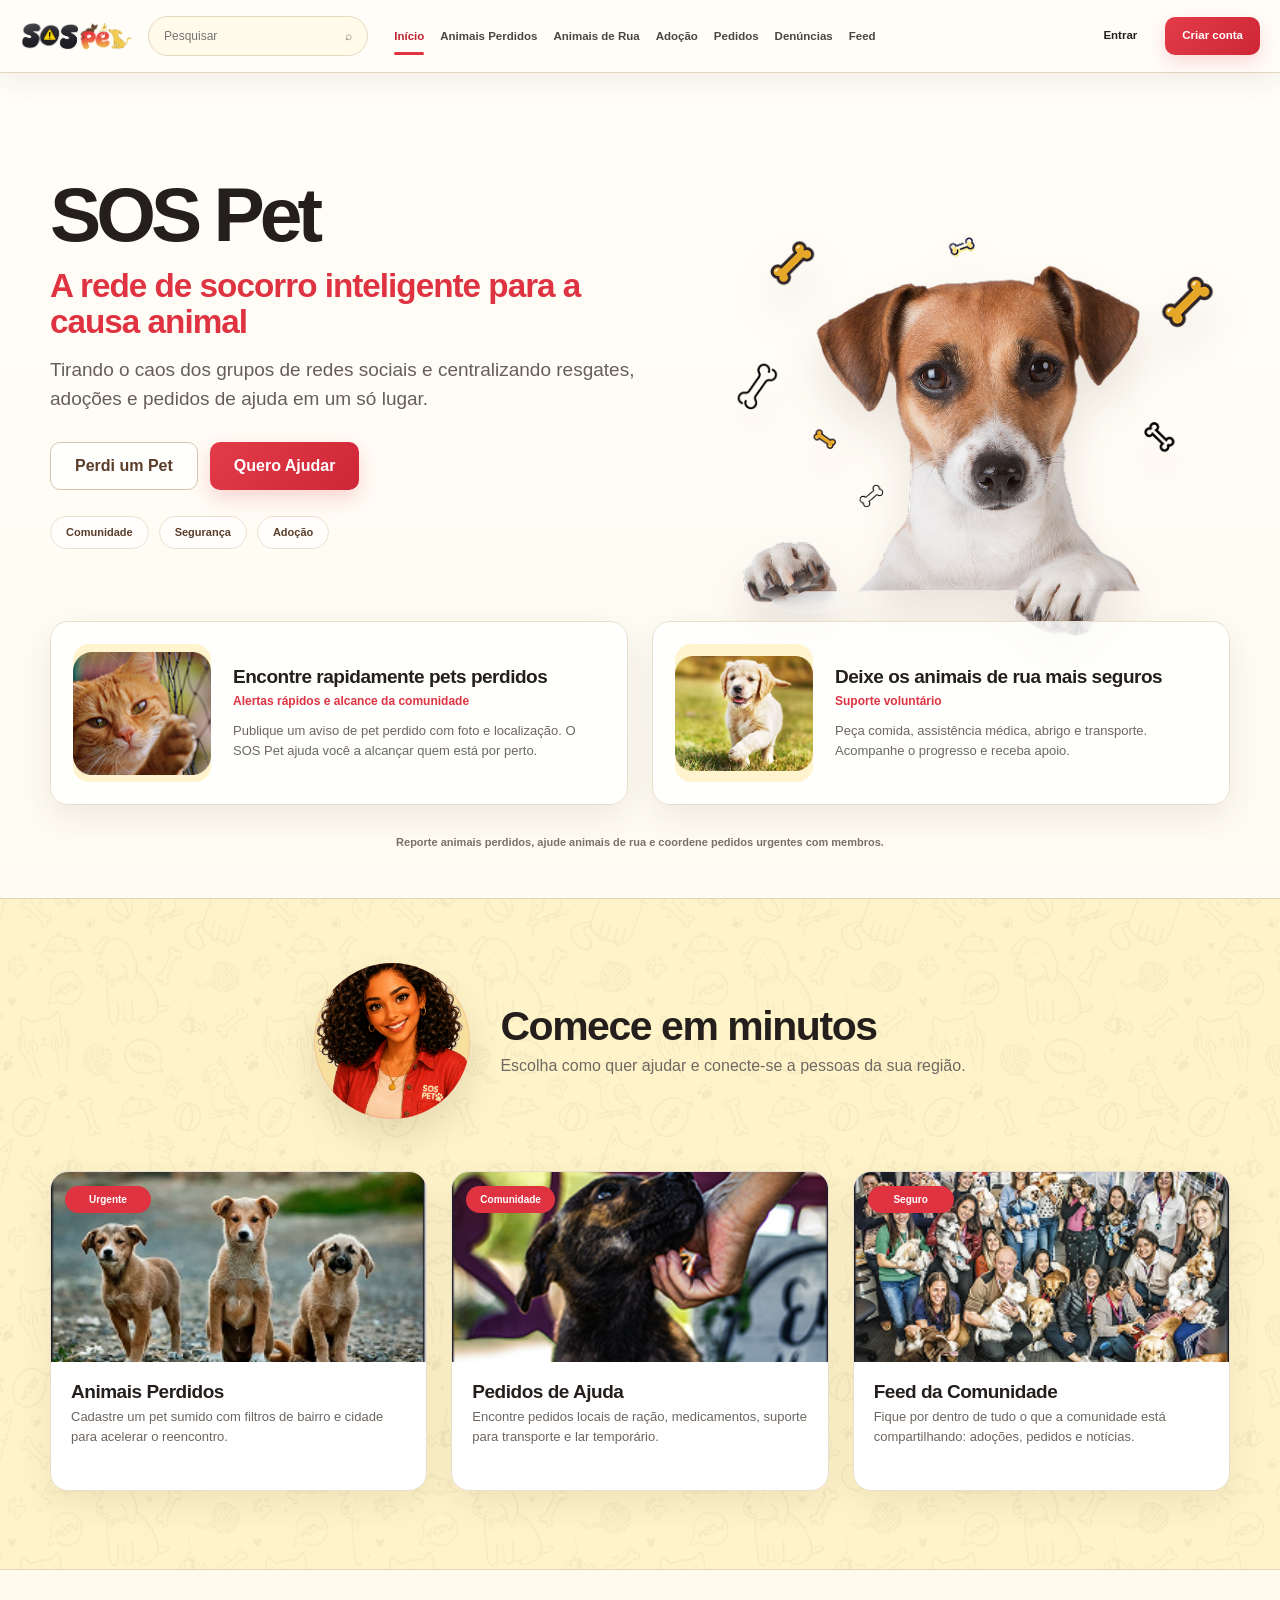
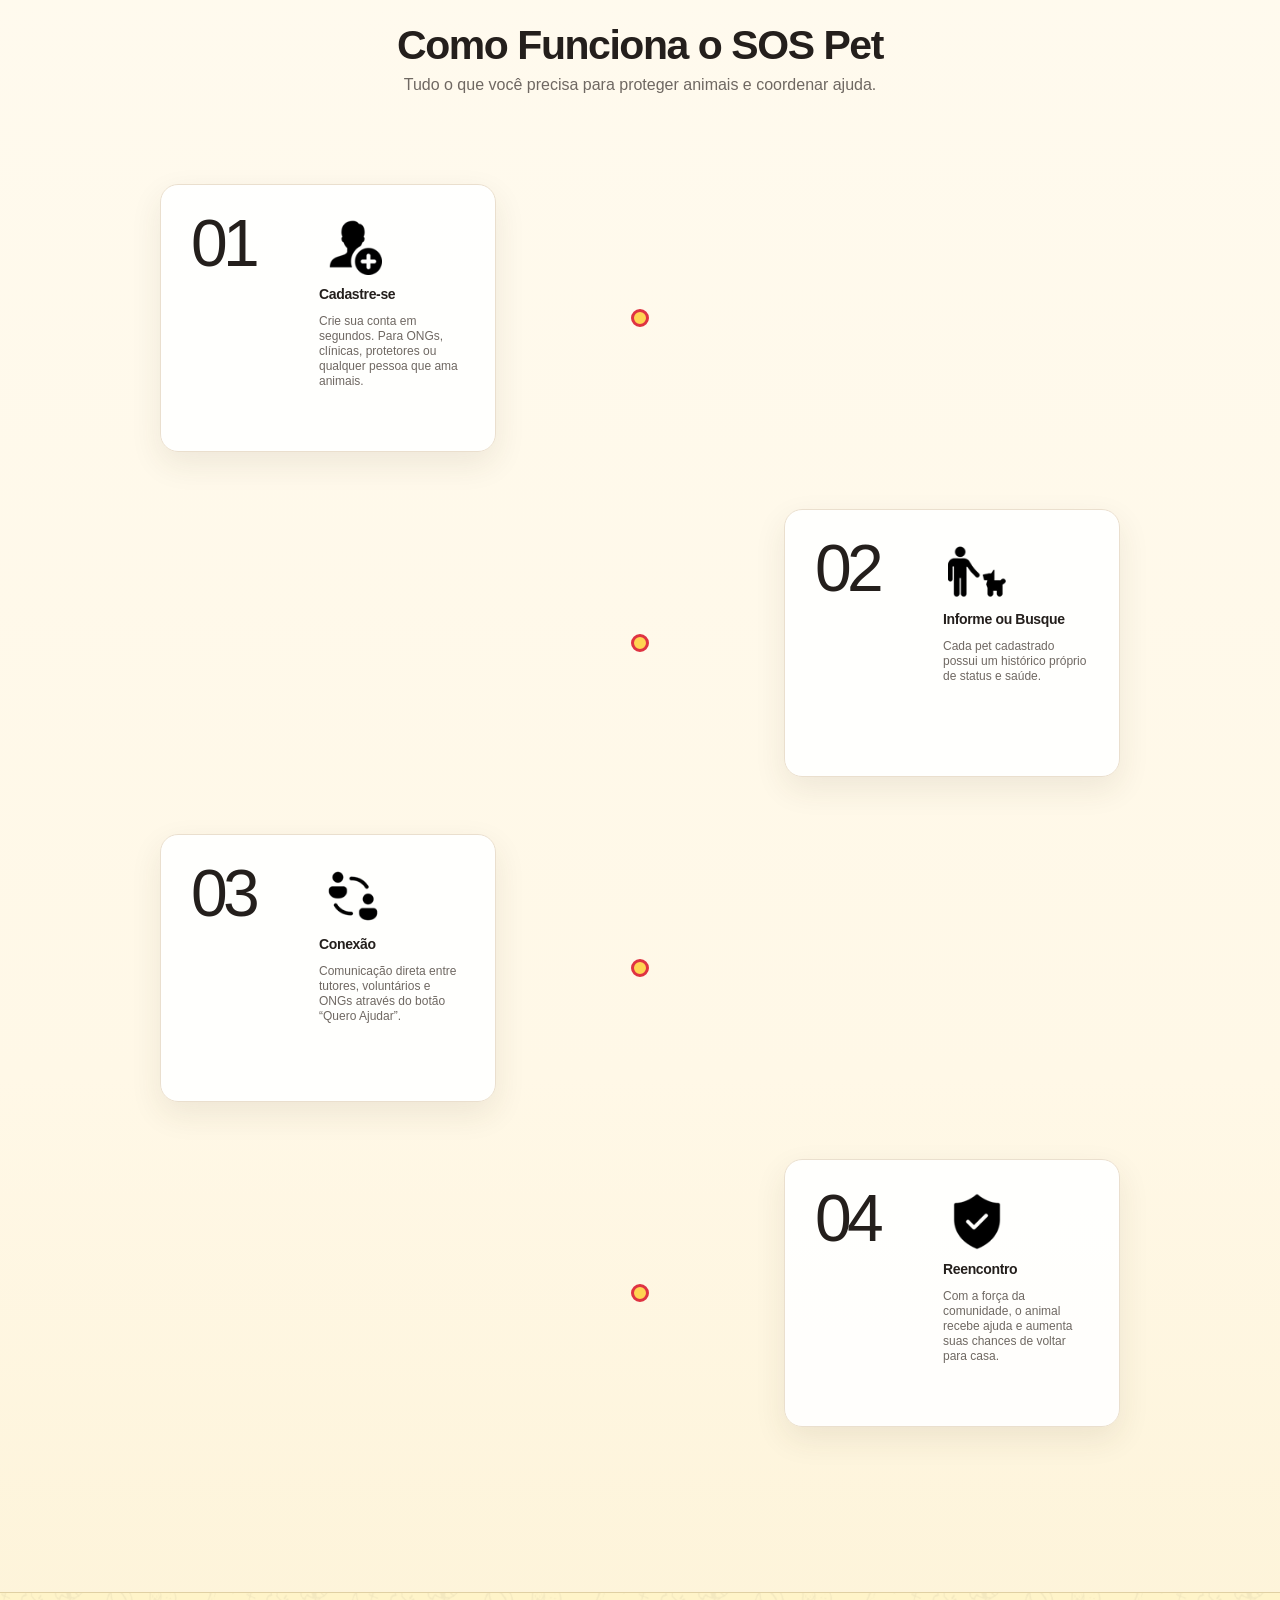
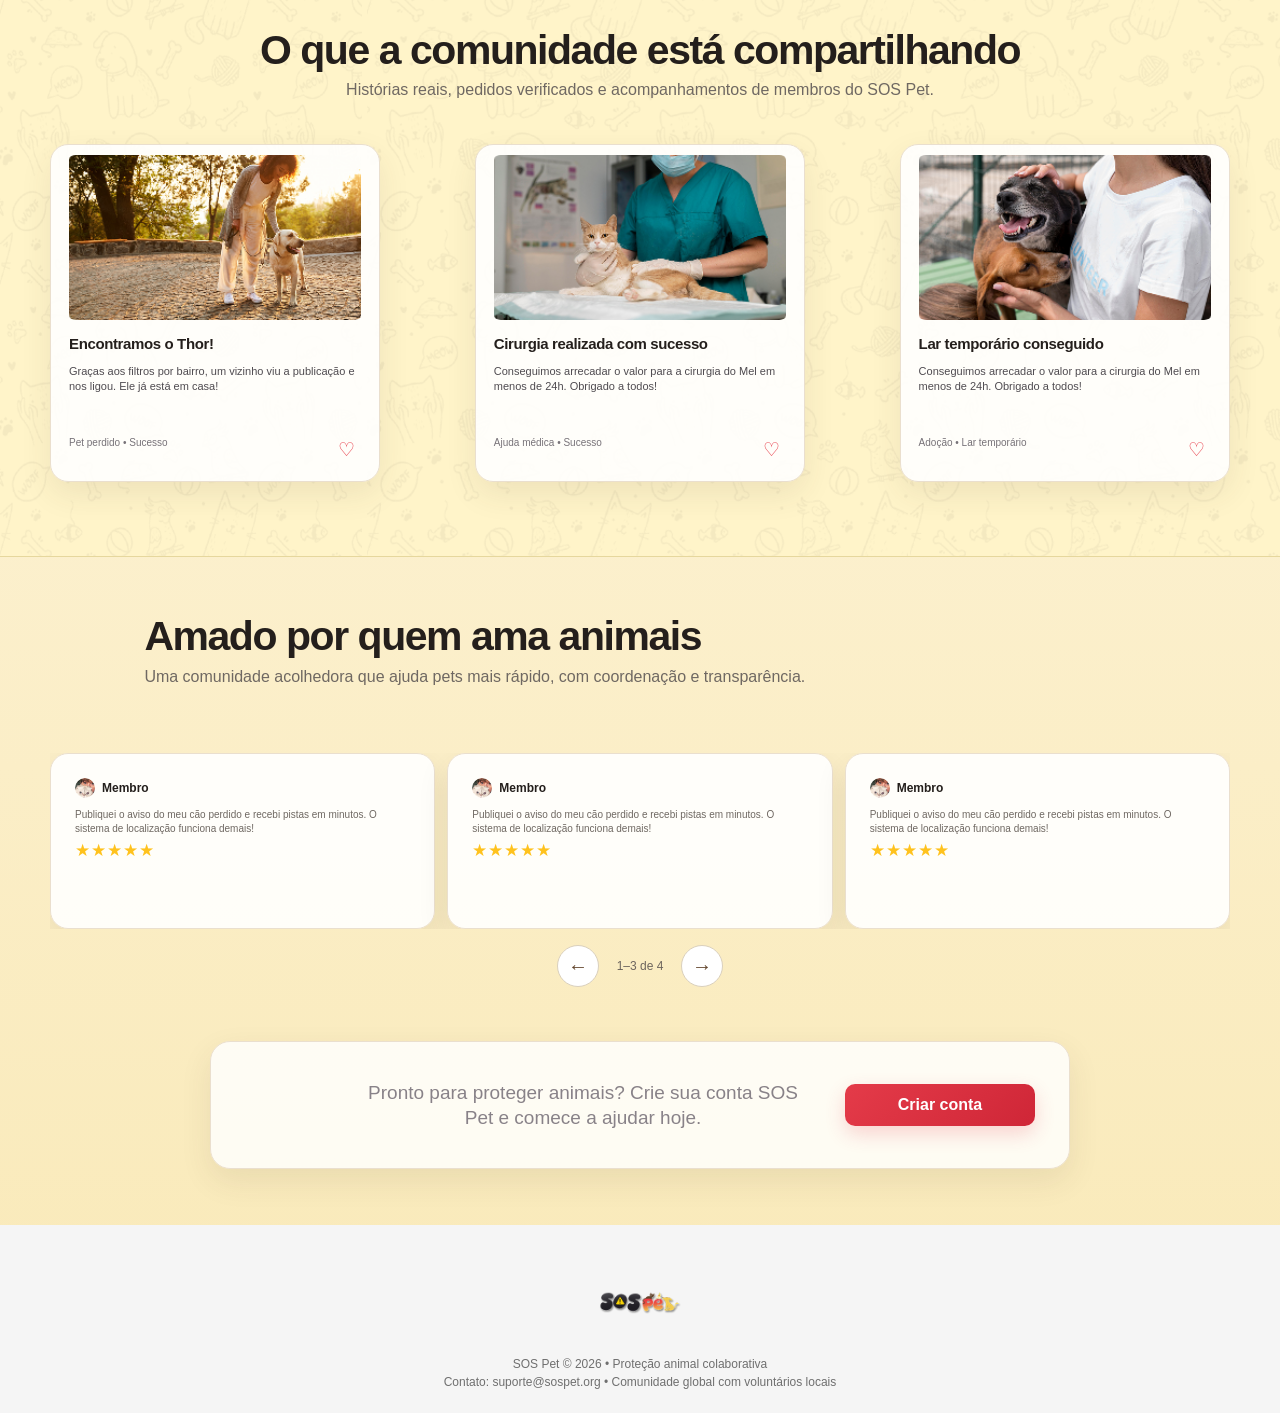
==== commit bad74e92: "Atualiza foto de perfil e icones da pagina de perfil" ====
--- a/index.html
+++ b/index.html
@@ -4,15 +4,19 @@
   <head>
     <meta charset="utf-8" />
     <meta content="width=device-width, initial-scale=1.0" name="viewport" />
+    <meta content="#df3342" name="theme-color" />
     <meta
       content="SOS Pet: uma rede de apoio para localizar, proteger e reencontrar animais."
       name="description"
     />
     <title>SOS Pet</title>
     <link href="assets/images/shared/favicon.png" rel="icon" type="image/png" />
+    <link href="css/global.css" rel="stylesheet" />
     <link href="css/home.css" rel="stylesheet" />
     <link href="css/navbar.css" rel="stylesheet" />
     <link href="css/interacoes.css" rel="stylesheet" />
+    <link href="css/animacoes.css" rel="stylesheet" />
+    <link href="css/profissional.css" rel="stylesheet" />
   </head>
   <body data-page="home" data-root="">
     <a class="PularConteudo" href="#conteudo-principal">Pular para o conteúdo principal</a>
@@ -43,8 +47,9 @@
           <a aria-current="page" class="Ativo" href="index.html#Inicio">Início</a>
           <a href="pages/pets-perdidos.html">Animais Perdidos</a>
           <a href="pages/animais-de-rua.html">Animais de Rua</a>
-          <a href="index.html#Adocao">Adoção</a>
+          <a href="pages/adocao.html">Adoção</a>
           <a href="pages/pedidos-de-ajuda.html">Pedidos</a>
+          <a href="pages/denuncia.html">Denúncias</a>
           <a href="pages/feed.html">Feed</a>
         </nav>
         <div class="AcoesCabecalho">
@@ -391,8 +396,9 @@
       <p>SOS Pet © 2026 • Proteção animal colaborativa</p>
       <p>Contato: suporte@sospet.org • Comunidade global com voluntários locais</p>
     </footer>
-    <script defer="true" src="js/dados.js"></script>
-    <script defer="true" src="js/geral.js"></script>
-    <script defer="true" src="js/home.js"></script>
+    <script defer src="js/dados.js"></script>
+    <script defer src="js/geral.js"></script>
+    <script defer src="js/home.js"></script>
+    <script defer src="js/animacoes.js"></script>
   </body>
 </html>
--- a/css/global.css
+++ b/css/global.css
@@ -0,0 +1,91 @@
+:root {
+  --Preto: #1e1e24;
+  --Branco: rgb(255, 255, 255);
+  --Cinza: #66636a;
+  --Vermelho: #e63946;
+  --Marrom: #61442b;
+  --VermelhoEscuro: #d83048;
+  --SombraVermelha: rgba(247, 43, 20, 0.581);
+  --CorCreme: #fffaf0;
+  --Amarelo: #faeecb;
+  --CorFundo: linear-gradient(180deg, #fffefa 0%, #fff9ea 60%, #fff0c2 100%);
+  --Sombra: 0 6px 18px rgba(45, 37, 21, 0.08);
+  --LarguraConteudo: 1140px;
+}
+
+* {
+  box-sizing: border-box;
+  margin: 0;
+}
+
+body {
+  margin: 0;
+  color: var(--Preto);
+  min-height: 100vh;
+  background: var(--CorFundo);
+  font-size: 16px;
+  line-height: 1.35;
+}
+
+a {
+  color: inherit;
+  text-decoration: none;
+}
+
+h1,
+h2,
+h3 {
+  line-height: 1.03;
+}
+
+.LimiteConteudo {
+  width: min(calc(100% - 40px), var(--LarguraConteudo));
+  margin-inline: auto;
+}
+
+.Midia {
+  display: block;
+  position: relative;
+  background-position: center;
+  background-repeat: no-repeat;
+  background-size: contain;
+}
+
+.Botao {
+  display: inline-flex;
+  min-height: 42px;
+  padding: 0 22px;
+  align-items: center;
+  justify-content: center;
+  border: 2px solid var(--Vermelho);
+  border-radius: 7px;
+  color: #fff;
+  background-color: var(--Vermelho);
+  font-weight: 800;
+  transition: 160ms ease;
+}
+
+.Botao:hover {
+  background-color: var(--Vermelho);
+  border-color: var(--Vermelho);
+  transform: translateY(-2px);
+}
+
+.BotaoContorno {
+  color: var(--Preto);
+  background-color: transparent;
+  border-color: var(--Preto);
+}
+
+.BotaoContorno:hover {
+  color: #fff;
+  background-color: var(--Preto);
+  border-color: var(--Preto);
+}
+
+.BotaoPequeno {
+  min-height: 23px;
+  padding: 0 25px;
+  border-radius: 100px;
+  font-size: 11px;
+}
--- a/css/home.css
+++ b/css/home.css
@@ -1,209 +1,3 @@
-:root {
-  --Preto: #1e1e24;
-  --Cinza: #66636a;
-  --Vermelho: #e63946;
-  --VermelhoEscuro: #d83048;
-  --CorCreme: #fffaf0;
-  --CorFundo: linear-gradient(180deg, #fffefa 0%, #fff9ea 60%, #fff0c2 100%);
-  --Sombra: 0 6px 18px rgba(45, 37, 21, 0.08);
-  --LarguraConteudo: 1140px;
-}
-
-* {
-  box-sizing: border-box;
-  margin: 0;
-}
-
-body {
-  margin: 0;
-  color: var(--Preto);
-  min-height: 100vh;
-  background: var(--CorFundo);
-  font-size: 16px;
-  line-height: 1.35;
-}
-
-a {
-  color: inherit;
-  text-decoration: none;
-}
-
-h1,
-h2,
-h3 {
-  line-height: 1.03;
-}
-
-.LimiteConteudo {
-  width: min(calc(100% - 40px), var(--LarguraConteudo));
-  margin-inline: auto;
-}
-
-.Midia {
-  display: block;
-  position: relative;
-  background-position: center;
-  background-repeat: no-repeat;
-  background-size: contain;
-}
-
-.Botao {
-  display: inline-flex;
-  min-height: 42px;
-  padding: 0 22px;
-  align-items: center;
-  justify-content: center;
-  border: 2px solid var(--Vermelho);
-  border-radius: 7px;
-  color: #fff;
-  background-color: var(--Vermelho);
-  font-weight: 800;
-  transition: 160ms ease;
-}
-
-.Botao:hover {
-  background-color: var(--Vermelho);
-  border-color: var(--Vermelho);
-  transform: translateY(-2px);
-}
-
-.BotaoContorno {
-  color: var(--Preto);
-  background-color: transparent;
-  border-color: var(--Preto);
-}
-
-.BotaoContorno:hover {
-  color: #fff;
-  background-color: var(--Preto);
-  border-color: var(--Preto);
-}
-
-.BotaoPequeno {
-  min-height: 23px;
-  padding: 0 25px;
-  border-radius: 100px;
-  font-size: 11px;
-}
-
-.Cabecalho {
-  position: sticky;
-  z-index: 3;
-  top: 0;
-  min-height: 58px;
-  border-bottom: 1px solid #eadfbd;
-  background-color: rgba(255, 253, 247);
-}
-
-.ConteudoCabecalho {
-  display: flex;
-  width: calc(100% - 24px);
-  max-width: none;
-  min-height: 58px;
-  gap: 18px;
-  align-items: center;
-}
-
-.Marca,
-.Logotipo {
-  background-size: contain;
-}
-
-.Marca {
-  display: block;
-}
-
-.Logotipo {
-  width: 118px;
-  height: 52px;
-  background-image: url(../assets/images/home/LogoSOSPet.png);
-}
-
-.CampoBusca {
-  display: flex;
-  width: 225px;
-  height: 30px;
-  padding: 0 13px;
-  align-items: center;
-  border: 1px solid #e4d7aa;
-  border-radius: 100px;
-  background-color: #fff8df;
-  color: #8b8375;
-  font-size: 11px;
-}
-
-.CampoBusca input {
-  width: 100%;
-  border: 0;
-  outline: 0;
-  background: transparent;
-  font: inherit;
-  font-size: 11px;
-}
-
-.MenuPrincipal {
-  display: flex;
-  height: 58px;
-  gap: 30px;
-  margin-left: 84px;
-  align-items: center;
-  justify-content: flex-start;
-}
-
-.MenuPrincipal a {
-  background: linear-gradient(var(--Vermelho), var(--Vermelho));
-  background-position: left bottom;
-  background-repeat: no-repeat;
-  background-size: 0px 2px;
-  font-size: 11px;
-  font-weight: 800;
-  white-space: nowrap;
-  transition:
-    260ms ease,
-    color 160ms ease;
-}
-
-.MenuPrincipal a:hover {
-  color: var(--Preto);
-  background-size: 100% 2px;
-}
-
-.AcoesCabecalho {
-  display: flex;
-  gap: 18px;
-  margin-left: auto;
-  align-items: center;
-  justify-content: flex-end;
-}
-
-.LinkEntrar {
-  display: inline-flex;
-  min-height: 23px;
-  padding: 0 18px;
-  align-items: center;
-  justify-content: center;
-  border: 2px solid transparent;
-  border-radius: 100px;
-  color: var(--Vermelho);
-  font-size: 11px;
-  transition: 180ms ease;
-}
-
-.LinkEntrar:hover {
-  border-color: var(--Vermelho);
-  color: #fff;
-  background-color: var(--Vermelho);
-}
-
-.Usuario {
-  width: 42px;
-  height: 42px;
-  border-radius: 50%;
-  background-color: #f6e8c4;
-  background-image: url(../assets/images/home/Vector.png);
-  background-size: 56%;
-}
-
 .Inicio {
   padding: 74px 0 34px;
 }
@@ -370,6 +164,10 @@
   border: 0;
   border-radius: 26px;
   background-color: rgba(255, 255, 255, 0.84);
+  background-image: url(../assets/images/home/PersonaSOSPet.png);
+  background-position: center bottom;
+  background-repeat: no-repeat;
+  background-size: auto 132px;
 }
 
 .GradeServicos {
@@ -689,7 +487,9 @@
   flex: 0 0 auto;
   border: 0;
   border-radius: 50%;
-  background-image: url(../assets/images/home/Usuario.png);
+  background-image: url(../assets/images/perfil/avatar-mulher.png);
+  background-position: center;
+  background-size: cover;
 }
 
 .CartaoDepoimento p {
@@ -729,16 +529,3 @@
 .BotaoLargo {
   min-width: 190px;
 }
-
-.Rodape {
-  padding: 42px 0 50px;
-  border-top: 1px solid #d7d0c6;
-  background: #fff;
-  color: #555157;
-  text-align: center;
-}
-
-.Rodape p {
-  margin-bottom: 4px;
-  font-size: 12px;
-}
--- a/css/navbar.css
+++ b/css/navbar.css
@@ -171,8 +171,10 @@
   border: 2px solid transparent;
   border-radius: 50%;
   background-color: #f6e8c4;
-  background-image: url(../assets/images/home/Vector.png);
-  background-size: 56%;
+  background-image: url(../assets/images/perfil/avatar-mulher.png);
+  background-position: center;
+  background-repeat: no-repeat;
+  background-size: cover;
   transition: 160ms ease;
 }
 
--- a/css/interacoes.css
+++ b/css/interacoes.css
@@ -1,5 +1,3 @@
-@import url("https://fonts.googleapis.com/css2?family=Poppins:wght@400;500;600;700;800&display=swap");
-
 :root {
   --sos-vermelho: #e63946;
   --sos-marrom: #61442b;
@@ -228,11 +226,14 @@
   display: flex;
   gap: 12px;
   transition: transform 300ms ease;
+  will-change: transform;
 }
 
 .GradeDepoimentos.CarrosselAtivo .CartaoDepoimento {
-  min-width: calc((100% - 36px) / 4);
-}
+  min-width: calc((100% - 24px) / 3);
+}
+
+
 
 .ControlesCarrossel {
   display: flex;
@@ -250,6 +251,7 @@
   background: #fff;
   color: var(--sos-marrom);
   font-size: 20px;
+  transition: transform 180ms ease, border-color 180ms ease, color 180ms ease, opacity 180ms ease;
 }
 
 .IndicadorCarrossel {
@@ -373,9 +375,6 @@
     grid-template-columns: repeat(2, minmax(0, 1fr));
   }
 
-  .GradeDepoimentos.CarrosselAtivo .CartaoDepoimento {
-    min-width: calc((100% - 12px) / 2);
-  }
 
   body[data-page="home"] .ChamadaFinal {
     grid-template-columns: 1fr;
@@ -448,13 +447,6 @@
     width: 100%;
   }
 
-  .GradeDepoimentos.CarrosselAtivo .CartaoDepoimento {
-    min-width: 100%;
-  }
-
-  .DialogoConteudo {
-    padding: 18px;
-  }
 }
 
 body:not(.AutenticacaoPronta) [data-auth="usuario"] {
@@ -511,13 +503,8 @@
   will-change: transform;
 }
 
-.GradeDepoimentos.CarrosselAtivo {
-  will-change: transform;
-}
-
-.GradeDepoimentos.CarrosselAtivo .CartaoDepoimento {
-  min-width: calc((100% - 24px) / 3);
-}
+
+
 
 .ControlesCarrossel button:not(:disabled):hover {
   border-color: var(--sos-vermelho);
@@ -525,13 +512,6 @@
   transform: translateY(-2px);
 }
 
-.ControlesCarrossel button {
-  transition:
-    transform 180ms ease,
-    border-color 180ms ease,
-    color 180ms ease,
-    opacity 180ms ease;
-}
 
 .ControlesCarrossel button:disabled {
   opacity: 0.45;
@@ -577,7 +557,6 @@
 
 .LinhaCheckbox {
   display: flex !important;
-  grid-template-columns: auto 1fr;
   align-items: center;
 }
 
@@ -1166,6 +1145,7 @@
 
   .DialogoConteudo {
     max-height: calc(92vh - 72px);
+    padding: 18px;
   }
 
   .AcoesDetalhePublicacao {
--- a/css/animacoes.css
+++ b/css/animacoes.css
@@ -0,0 +1,226 @@
+:root {
+  --tempo-rapido: 160ms;
+  --tempo-suave: 420ms;
+  --movimento-suave: cubic-bezier(0.22, 1, 0.36, 1);
+}
+
+body {
+  animation: entradaPagina 460ms var(--movimento-suave) both;
+}
+
+:where(a, button, input, select, textarea, .Botao, .Midia) {
+  transition-duration: var(--tempo-rapido);
+  transition-timing-function: ease;
+}
+
+:where(a, button, .Botao) {
+  transition-property: color, background-color, border-color, box-shadow, opacity, transform;
+}
+
+:where(input, select, textarea) {
+  transition-property: border-color, box-shadow, background-color;
+}
+
+:where(.Midia, img) {
+  transition: transform 260ms var(--movimento-suave), filter 260ms ease;
+}
+
+:where(button:not(:disabled), a.Botao, a.LinkComoBotao):active {
+  transform: scale(0.98);
+}
+
+:where(
+    .CartaoDestaque,
+    .CartaoServico,
+    .Cartao,
+    .CartaoAnimal,
+    .CartaoDepoimento,
+    .CartaoEtapa,
+    .CartaoHistoria,
+    .CartaoPrioridade,
+    .CardAdocao,
+    .card-adocao,
+    .card-animais,
+    .card-pedido,
+    .pet-card,
+    .horizontal-card,
+    .post,
+    .profile-card,
+    .ResultadoBusca
+  ) {
+  transition: transform 260ms var(--movimento-suave), box-shadow 260ms ease,
+    border-color 260ms ease;
+}
+
+@media (hover: hover) {
+  :where(
+      .CartaoDestaque,
+      .CartaoServico,
+      .Cartao,
+      .CartaoAnimal,
+      .CartaoDepoimento,
+      .CartaoEtapa,
+      .CartaoHistoria,
+      .CartaoPrioridade,
+      .CardAdocao,
+      .card-adocao,
+      .card-animais,
+      .card-pedido,
+      .pet-card,
+      .horizontal-card,
+      .post,
+      .profile-card,
+      .ResultadoBusca
+    ):hover {
+    transform: translateY(-4px);
+  }
+
+  :where(
+      .CartaoDestaque,
+      .CartaoServico,
+      .CartaoAnimal,
+      .CardAdocao,
+      .card-adocao,
+      .card-animais,
+      .card-pedido,
+      .pet-card,
+      .horizontal-card,
+      .post
+    ):hover :where(img, .Midia) {
+    transform: scale(1.015);
+  }
+}
+
+.ComAnimacao .RevelarSuave {
+  opacity: 0;
+  translate: 0 18px;
+  transition: opacity var(--tempo-suave) var(--movimento-suave),
+    translate var(--tempo-suave) var(--movimento-suave);
+  transition-delay: var(--atraso-animacao, 0ms);
+}
+
+.ComAnimacao .RevelarSuave.Apareceu {
+  opacity: 1;
+  translate: 0 0;
+}
+
+.AnimacaoNova {
+  animation: entradaItem 360ms var(--movimento-suave) both;
+}
+
+.DialogoSOS[open] {
+  animation: abrirDialogo 260ms var(--movimento-suave) both;
+}
+
+.DialogoSOS[open]::backdrop {
+  animation: mostrarFundo 220ms ease both;
+}
+
+.ToastSOS.Mostrar {
+  animation: mostrarAviso 300ms var(--movimento-suave) both;
+}
+
+@media (max-width: 1180px) {
+  .MenuPrincipal {
+    display: flex;
+    visibility: hidden;
+    opacity: 0;
+    pointer-events: none;
+    transform: translateY(-8px) scale(0.98);
+    transform-origin: top right;
+    transition: opacity 200ms ease, transform 240ms var(--movimento-suave), visibility 200ms;
+  }
+
+  .MenuPrincipal.MenuAberto {
+    visibility: visible;
+    opacity: 1;
+    pointer-events: auto;
+    transform: translateY(0) scale(1);
+  }
+
+  .FundoMenuMobile {
+    display: block;
+    visibility: hidden;
+    opacity: 0;
+    pointer-events: none;
+    transition: opacity 200ms ease, visibility 200ms;
+  }
+
+  .FundoMenuMobile.Mostrar {
+    visibility: visible;
+    opacity: 1;
+    pointer-events: auto;
+  }
+}
+
+@keyframes entradaPagina {
+  from {
+    opacity: 0;
+  }
+  to {
+    opacity: 1;
+  }
+}
+
+@keyframes entradaItem {
+  from {
+    opacity: 0;
+    translate: 0 12px;
+  }
+  to {
+    opacity: 1;
+    translate: 0 0;
+  }
+}
+
+@keyframes abrirDialogo {
+  from {
+    opacity: 0;
+    transform: translate(-50%, calc(-50% + 18px)) scale(0.97);
+  }
+  to {
+    opacity: 1;
+    transform: translate(-50%, -50%) scale(1);
+  }
+}
+
+@keyframes mostrarFundo {
+  from {
+    opacity: 0;
+  }
+  to {
+    opacity: 1;
+  }
+}
+
+@keyframes mostrarAviso {
+  from {
+    opacity: 0;
+    transform: translateY(16px) scale(0.98);
+  }
+  to {
+    opacity: 1;
+    transform: translateY(0) scale(1);
+  }
+}
+
+@media (prefers-reduced-motion: reduce) {
+  html {
+    scroll-behavior: auto;
+  }
+
+  *,
+  *::before,
+  *::after {
+    scroll-behavior: auto !important;
+    animation-duration: 1ms !important;
+    animation-iteration-count: 1 !important;
+    transition-duration: 1ms !important;
+    transition-delay: 0ms !important;
+  }
+
+  .ComAnimacao .RevelarSuave {
+    opacity: 1;
+    translate: none;
+  }
+}
--- a/css/profissional.css
+++ b/css/profissional.css
@@ -0,0 +1,1002 @@
+:root {
+  --Preto: #241f1c;
+  --Cinza: #6f6862;
+  --Vermelho: #df3342;
+  --VermelhoEscuro: #bd2331;
+  --Marrom: #5b3d2a;
+  --Amarelo: #f7e7b4;
+  --Creme: #fffaf0;
+  --Branco: #ffffff;
+  --Borda: #eadfce;
+  --BordaForte: #d7c6ad;
+  --Sombra: 0 12px 32px rgba(72, 50, 33, 0.09);
+  --SombraForte: 0 20px 48px rgba(72, 50, 33, 0.14);
+  --Raio: 18px;
+  --RaioPequeno: 11px;
+  --LarguraConteudo: 1180px;
+}
+
+html {
+  scroll-behavior: smooth;
+}
+
+body,
+button,
+input,
+select,
+textarea {
+  font-family: "Segoe UI", Inter, Roboto, Helvetica, Arial, sans-serif;
+}
+
+body {
+  color: var(--Preto);
+  background: linear-gradient(180deg, #fffdf8 0%, #fff8e7 58%, #f9e9b7 100%);
+  -webkit-font-smoothing: antialiased;
+  text-rendering: optimizeLegibility;
+}
+
+::selection {
+  color: #fff;
+  background: var(--Vermelho);
+}
+
+:focus-visible {
+  outline: 3px solid rgba(223, 51, 66, 0.28);
+  outline-offset: 3px;
+}
+
+img {
+  max-width: 100%;
+}
+
+.LimiteConteudo {
+  width: min(calc(100% - 48px), var(--LarguraConteudo));
+}
+
+h1,
+h2,
+h3 {
+  color: #241f1c;
+  letter-spacing: -0.025em;
+}
+
+p {
+  color: var(--Cinza);
+}
+
+.Botao,
+button,
+input,
+select,
+textarea,
+.Cartao,
+.CardAdocao,
+.CartaoAnimal,
+.CartaoServico,
+.CartaoDestaque,
+.CartaoHistoria,
+.CartaoDepoimento,
+.post,
+.card-pedido,
+.pet-card,
+.horizontal-card,
+.profile-card,
+.card-estatisticas {
+  transition:
+    transform 180ms ease,
+    box-shadow 180ms ease,
+    border-color 180ms ease,
+    background-color 180ms ease,
+    color 180ms ease;
+}
+
+.Botao,
+.BotaoModal,
+.BotaoDicasAdocao,
+.VerPerfilAdocao,
+.btn-primary,
+.btn-criar-pedido,
+.btn-ajudar,
+.btn-ver-detalhes,
+.EnviarDenuncia,
+.BotaoLogin,
+.BotaoCadastro,
+.ReportarPet {
+  border: 0;
+  border-radius: 10px;
+  background: linear-gradient(135deg, #e43b49, #cf2637);
+  box-shadow: 0 8px 20px rgba(223, 51, 66, 0.2);
+  color: #fff;
+  font-weight: 750;
+}
+
+.Botao:hover,
+.BotaoModal:hover,
+.BotaoDicasAdocao:hover,
+.VerPerfilAdocao:hover,
+.btn-primary:hover,
+.btn-criar-pedido:hover,
+.btn-ajudar:hover,
+.btn-ver-detalhes:hover,
+.EnviarDenuncia:hover,
+.BotaoLogin:hover,
+.BotaoCadastro:hover,
+.ReportarPet:hover {
+  background: linear-gradient(135deg, #d82d3c, #b91f2e);
+  box-shadow: 0 12px 26px rgba(223, 51, 66, 0.26);
+  transform: translateY(-2px);
+}
+
+.BotaoContorno,
+.BotaoSecundario,
+.btn-compartilhar,
+.btn-detalhes,
+.BotaoAbrirFiltros,
+.LimparFiltrosAdocao,
+.RedefinirFiltrosPerdidos {
+  border: 1px solid var(--BordaForte);
+  border-radius: 10px;
+  background: rgba(255, 255, 255, 0.86);
+  box-shadow: none;
+  color: var(--Marrom);
+}
+
+.BotaoContorno:hover,
+.BotaoSecundario:hover,
+.btn-compartilhar:hover,
+.btn-detalhes:hover,
+.BotaoAbrirFiltros:hover,
+.LimparFiltrosAdocao:hover,
+.RedefinirFiltrosPerdidos:hover {
+  border-color: var(--Marrom);
+  background: var(--Marrom);
+  color: #fff;
+}
+
+/* Navegação */
+.Cabecalho {
+  min-height: 72px;
+  border-bottom: 1px solid rgba(215, 198, 173, 0.72);
+  background: rgba(255, 253, 248, 0.94);
+  box-shadow: 0 8px 28px rgba(70, 48, 31, 0.07);
+  backdrop-filter: blur(16px);
+  -webkit-backdrop-filter: blur(16px);
+  font-family: inherit;
+}
+
+.Cabecalho .LimiteConteudo {
+  width: min(calc(100% - 40px), 1460px);
+}
+
+.ConteudoCabecalho {
+  min-height: 72px;
+  gap: 16px;
+}
+
+.Logotipo {
+  width: 112px;
+  height: 56px;
+}
+
+.CampoBusca {
+  width: min(230px, 19vw);
+  height: 40px;
+  padding-inline: 15px;
+  border: 1px solid #e5d8bf;
+  background: rgba(255, 249, 230, 0.82);
+  font-size: 12px;
+}
+
+.CampoBusca:focus-within {
+  border-color: rgba(223, 51, 66, 0.75);
+  background: #fff;
+  box-shadow: 0 0 0 4px rgba(223, 51, 66, 0.1);
+}
+
+.MenuPrincipal {
+  height: 72px;
+  gap: clamp(10px, 1.25vw, 21px);
+  margin-left: clamp(0px, 0.8vw, 12px);
+}
+
+.MenuPrincipal a {
+  position: relative;
+  padding: 27px 0 25px;
+  background: none;
+  color: #4c4641;
+  font-size: 11.5px;
+  font-weight: 700;
+}
+
+.MenuPrincipal a::after {
+  content: "";
+  position: absolute;
+  right: 50%;
+  bottom: 15px;
+  left: 50%;
+  height: 3px;
+  border-radius: 99px;
+  background: var(--Vermelho);
+  transition: 180ms ease;
+}
+
+.MenuPrincipal a:hover,
+.MenuPrincipal a.Ativo,
+.MenuPrincipal a[aria-current="page"] {
+  color: var(--VermelhoEscuro);
+  background: none;
+}
+
+.MenuPrincipal a:hover::after,
+.MenuPrincipal a.Ativo::after,
+.MenuPrincipal a[aria-current="page"]::after {
+  right: 0;
+  left: 0;
+}
+
+.LinkEntrar,
+.AcoesCabecalho .BotaoPequeno {
+  min-height: 38px;
+  padding-inline: 17px;
+  border-radius: 10px;
+  font-size: 11.5px;
+}
+
+.LinkEntrar {
+  border: 1px solid transparent;
+}
+
+.AcoesCabecalho .BotaoPequeno {
+  border: 0;
+  background: linear-gradient(135deg, #e43b49, #cf2637);
+  box-shadow: 0 7px 18px rgba(223, 51, 66, 0.18);
+}
+
+.Usuario {
+  width: 42px;
+  height: 42px;
+  flex-basis: 42px;
+  border-color: #eadfcf;
+  background-color: #fff5d9;
+  box-shadow: 0 5px 14px rgba(72, 50, 33, 0.08);
+}
+
+.BotaoMenuMobile {
+  border-color: #e1d3ba;
+  background: #fffaf0;
+  cursor: pointer;
+}
+
+/* Página inicial */
+.Inicio {
+  padding: 88px 0 48px;
+}
+
+.GradeInicio {
+  min-height: 430px;
+  grid-template-columns: 1.05fr 0.95fr;
+  gap: 58px;
+}
+
+.TextoInicio h1 {
+  margin-bottom: 14px;
+  font-size: clamp(64px, 6vw, 86px);
+  font-weight: 850;
+  letter-spacing: -0.065em;
+}
+
+.ChamadaInicio {
+  max-width: 610px;
+  margin-bottom: 16px;
+  font-size: clamp(27px, 2.6vw, 36px);
+  line-height: 1.06;
+}
+
+.DescricaoInicio {
+  max-width: 600px;
+  margin-bottom: 28px;
+  color: #665f59;
+  font-size: 19px;
+  line-height: 1.55;
+}
+
+.AcoesInicio {
+  gap: 12px;
+}
+
+.AcoesInicio .Botao {
+  min-height: 48px;
+  padding-inline: 24px;
+}
+
+.ListaValores {
+  gap: 10px;
+}
+
+.ListaValores li {
+  padding: 8px 15px;
+  border: 1px solid #eadfce;
+  border-radius: 999px;
+  background: rgba(255, 255, 255, 0.68);
+  color: var(--Marrom);
+  font-size: 11px;
+}
+
+.VisualInicio {
+  height: 430px;
+}
+
+.CachorroInicio {
+  width: 100%;
+  height: 112%;
+  background-position: center bottom;
+  filter: drop-shadow(0 24px 22px rgba(72, 50, 33, 0.12));
+}
+
+.DestaquesInicio {
+  gap: 24px;
+  margin-top: 30px;
+}
+
+.CartaoDestaque {
+  min-height: 184px;
+  padding: 22px;
+  grid-template-columns: 138px 1fr;
+  gap: 22px;
+  border: 1px solid var(--Borda);
+  border-radius: var(--Raio);
+  background: rgba(255, 255, 255, 0.82);
+  box-shadow: var(--Sombra);
+}
+
+.CartaoDestaque:hover {
+  border-color: #ddc9ab;
+  box-shadow: var(--SombraForte);
+  transform: translateY(-4px);
+}
+
+.ImagemDestaque {
+  width: 138px;
+  height: 138px;
+  border-radius: 16px;
+  background-color: #fff4cd;
+}
+
+.CartaoDestaque h2 {
+  font-size: 19px;
+  line-height: 1.2;
+}
+
+.CartaoDestaque p:last-child {
+  color: #6e6761;
+  font-size: 13px;
+  line-height: 1.5;
+}
+
+.NotaInicio {
+  margin-top: 30px;
+  color: #7a7169;
+  font-size: 11px;
+}
+
+.ComeceRapido {
+  padding: 64px 0 78px;
+  border-color: #e3d4b4;
+}
+
+.CabecalhoComeceRapido {
+  gap: 30px;
+  margin-bottom: 52px;
+}
+
+.IconeComeceRapido {
+  width: 156px;
+  height: 156px;
+  overflow: hidden;
+  border: 1px solid rgba(223, 51, 66, 0.14);
+  border-radius: 50%;
+  background-color: #f7df9d;
+  background-position: center 11%;
+  background-size: 120%;
+  box-shadow: 0 18px 36px rgba(72, 50, 33, 0.14);
+}
+
+.CabecalhoSecao h2 {
+  font-size: clamp(34px, 3.2vw, 48px);
+}
+
+.CabecalhoSecao p {
+  margin-top: 8px;
+  font-size: 16px;
+}
+
+.GradeServicos {
+  gap: 24px;
+}
+
+.CartaoServico,
+.CartaoHistoria,
+.CartaoDepoimento {
+  overflow: hidden;
+  border: 1px solid var(--Borda);
+  border-radius: var(--Raio);
+  box-shadow: var(--Sombra);
+}
+
+.CartaoServico:hover,
+.CartaoHistoria:hover,
+.CartaoDepoimento:hover {
+  border-color: #ddc9ab;
+  box-shadow: var(--SombraForte);
+  transform: translateY(-5px);
+}
+
+.ImagemServico {
+  height: 190px;
+  border-radius: 0;
+}
+
+.EtiquetaCartao {
+  top: 14px;
+  left: 14px;
+  padding: 7px 14px;
+  box-shadow: 0 6px 16px rgba(49, 31, 21, 0.14);
+  font-size: 10px;
+}
+
+.ConteudoServico {
+  min-height: 128px;
+  padding: 20px 20px 24px;
+}
+
+.ConteudoServico h3 {
+  font-size: 19px;
+}
+
+.ConteudoServico p {
+  color: #6d6660;
+  font-size: 13px;
+  line-height: 1.5;
+}
+
+.CartaoEtapa,
+.CartaoHistoria,
+.CartaoDepoimento {
+  background: rgba(255, 255, 255, 0.9);
+}
+
+.CartaoEtapa {
+  border: 1px solid var(--Borda);
+  border-radius: var(--Raio);
+  box-shadow: var(--Sombra);
+}
+
+.CartaoDepoimento {
+  min-height: 176px;
+  padding: 24px;
+}
+
+.ChamadaFinal {
+  padding: 30px 34px;
+  border: 1px solid var(--Borda);
+  border-radius: 20px;
+  background: rgba(255, 255, 255, 0.82);
+  box-shadow: var(--Sombra);
+}
+
+/* Páginas internas */
+.HeroAdocao,
+.HeroPerdidos,
+.Sessao1,
+.PaginaDenuncia,
+.titulo-pagina,
+.feed-header {
+  position: relative;
+}
+
+.HeroAdocao h1,
+.TextoHeroPerdidos h1,
+.TextoHero h1,
+.ConteudoDenuncia h1,
+.feed-title,
+.titulo-pagina h1 {
+  font-size: clamp(40px, 4.6vw, 62px);
+  line-height: 1.04;
+}
+
+.BarraPesquisaAdocao,
+.BuscaPrincipalPerdidos,
+.BuscaHero,
+.FormularioDenuncia,
+.Container,
+.profile-card,
+.post,
+.card-pedido,
+.CardAdocao,
+.CartaoAnimal,
+.pet-card,
+.horizontal-card {
+  border-color: var(--Borda);
+  border-radius: var(--Raio);
+  box-shadow: var(--Sombra);
+}
+
+.CardAdocao,
+.CartaoAnimal,
+.post,
+.card-pedido,
+.pet-card,
+.horizontal-card {
+  background: rgba(255, 255, 255, 0.94);
+}
+
+.CardAdocao:hover,
+.CartaoAnimal:hover,
+.post:hover,
+.card-pedido:hover,
+.pet-card:hover,
+.horizontal-card:hover {
+  border-color: #dcc5a4;
+  box-shadow: var(--SombraForte);
+  transform: translateY(-4px);
+}
+
+.CardAdocao img,
+.CartaoAnimal img,
+.post-image img,
+.imagem-pet,
+.pet-img,
+.card-img {
+  object-fit: cover;
+}
+
+input,
+select,
+textarea {
+  border: 1px solid #dfd3c2;
+  border-radius: 10px;
+  background: rgba(255, 255, 255, 0.9);
+  color: #342e2a;
+}
+
+input:focus,
+select:focus,
+textarea:focus {
+  border-color: rgba(223, 51, 66, 0.75);
+  outline: none;
+  box-shadow: 0 0 0 4px rgba(223, 51, 66, 0.1);
+}
+
+.CategoriasAdocao button,
+.filter-tab,
+.filtro,
+.FiltrosRapidosPerdidos button,
+.ChipsHero button,
+.Botao1 {
+  border-radius: 999px;
+}
+
+.CategoriasAdocao button.Ativo,
+.filter-tab.is-active,
+.filtro.ativo {
+  background: var(--Marrom);
+  color: #fff;
+  box-shadow: 0 6px 16px rgba(91, 61, 42, 0.17);
+}
+
+.BannerDicasAdocao,
+.BannerDenuncia,
+.novo-pedido {
+  border: 1px solid #ead7b8;
+  border-radius: 20px;
+  box-shadow: var(--Sombra);
+}
+
+/* Login e cadastro */
+.PrincipalLogin,
+.PrincipalCadastre-se {
+  padding-block: 64px;
+}
+
+.PrincipalLogin .Container,
+.PrincipalCadastre-se .Container {
+  border: 1px solid var(--Borda);
+  border-radius: 22px;
+  background: rgba(255, 255, 255, 0.95);
+  box-shadow: 0 24px 60px rgba(72, 50, 33, 0.14);
+}
+
+.PrincipalLogin .Titulo,
+.PrincipalCadastre-se .Titulo {
+  font-size: 36px;
+}
+
+/* Rodapé original */
+body > .FooterPadrao {
+  display: flex;
+  width: 100%;
+  padding: 22px 16px;
+  align-items: center;
+  flex-direction: column;
+  border-top: 0;
+  background: #f5f5f5;
+}
+
+body > .FooterPadrao img {
+  width: 100px;
+  margin-bottom: 8px;
+  filter: none;
+  opacity: 1;
+}
+
+body > .FooterPadrao p,
+body > .FooterPadrao p:first-of-type {
+  margin: 0;
+  color: #6f6f6f;
+  font-size: 12px;
+  font-weight: 400;
+  line-height: 1.5;
+  text-align: center;
+}
+
+@media (max-width: 1180px) {
+  .MenuPrincipal {
+    padding: 14px;
+    border-radius: 16px;
+    background: rgba(255, 253, 248, 0.98);
+    box-shadow: 0 20px 44px rgba(72, 50, 33, 0.18);
+  }
+
+  .MenuPrincipal a {
+    padding: 13px 15px;
+    border-radius: 9px;
+    font-size: 13px;
+  }
+
+  .MenuPrincipal a::after {
+    display: none;
+  }
+
+  .MenuPrincipal a:hover,
+  .MenuPrincipal a.Ativo,
+  .MenuPrincipal a[aria-current="page"] {
+    background: #fff0c7;
+  }
+
+  .GradeInicio {
+    gap: 34px;
+  }
+}
+
+@media (max-width: 900px) {
+  .LimiteConteudo {
+    width: min(calc(100% - 32px), var(--LarguraConteudo));
+  }
+
+  .Inicio {
+    padding-top: 58px;
+  }
+
+  .GradeInicio,
+  .DestaquesInicio,
+  .GradeServicos {
+    grid-template-columns: 1fr;
+  }
+
+  .GradeInicio {
+    gap: 20px;
+  }
+
+  .TextoInicio {
+    text-align: center;
+  }
+
+  .DescricaoInicio {
+    margin-inline: auto;
+  }
+
+  .AcoesInicio,
+  .ListaValores {
+    justify-content: center;
+  }
+
+  .VisualInicio {
+    height: 390px;
+  }
+
+  .CachorroInicio {
+    height: 100%;
+    background-size: contain;
+  }
+
+  .DestaquesInicio {
+    gap: 18px;
+  }
+
+  .CabecalhoComeceRapido {
+    max-width: 640px;
+    text-align: left;
+  }
+
+  .GradeServicos {
+    width: min(100%, 640px);
+    margin-inline: auto;
+  }
+
+  .ChamadaFinal {
+    grid-template-columns: 1fr;
+    gap: 20px;
+    text-align: center;
+  }
+
+  .IconeChamada {
+    margin-inline: auto;
+  }
+}
+
+@media (max-width: 680px) {
+  .LimiteConteudo {
+    width: min(calc(100% - 24px), var(--LarguraConteudo));
+  }
+
+  .Cabecalho .LimiteConteudo {
+    width: min(calc(100% - 20px), 100%);
+  }
+
+  .TextoInicio h1 {
+    font-size: 58px;
+  }
+
+  .ChamadaInicio {
+    font-size: 28px;
+  }
+
+  .DescricaoInicio {
+    font-size: 16px;
+  }
+
+  .AcoesInicio {
+    flex-direction: column;
+  }
+
+  .AcoesInicio .Botao {
+    width: 100%;
+  }
+
+  .ListaValores {
+    flex-wrap: wrap;
+    padding-bottom: 10px;
+  }
+
+  .VisualInicio {
+    height: 320px;
+  }
+
+  .CartaoDestaque {
+    grid-template-columns: 92px 1fr;
+    padding: 16px;
+    gap: 15px;
+  }
+
+  .ImagemDestaque {
+    width: 92px;
+    height: 102px;
+  }
+
+  .CartaoDestaque h2 {
+    font-size: 16px;
+  }
+
+  .CartaoDestaque p:last-child {
+    font-size: 12px;
+  }
+
+  .CabecalhoComeceRapido {
+    flex-direction: column;
+    gap: 18px;
+    text-align: center;
+  }
+
+  .IconeComeceRapido {
+    width: 136px;
+    height: 136px;
+  }
+
+  .CabecalhoSecao h2 {
+    font-size: 34px;
+  }
+
+  .ChamadaFinal {
+    padding: 24px 18px;
+  }
+}
+
+@media (prefers-reduced-motion: reduce) {
+  *,
+  *::before,
+  *::after {
+    scroll-behavior: auto !important;
+  }
+}
+
+/* Ajustes do feed */
+body[data-page="feed"] .filters {
+  display: flex;
+  width: 100%;
+  gap: 9px;
+  margin-bottom: 34px;
+  overflow-x: auto;
+  border-radius: 0;
+  scrollbar-width: thin;
+}
+
+body[data-page="feed"] .filter-tab,
+body[data-page="feed"] .filter-tab:first-child,
+body[data-page="feed"] .filter-tab:last-child,
+body[data-page="feed"] .filter-tab:nth-child(2),
+body[data-page="feed"] .filter-tab:nth-child(3) {
+  min-height: 44px;
+  padding: 0 20px;
+  border: 1px solid var(--BordaForte);
+  border-radius: 999px;
+  background: rgba(255, 255, 255, 0.9);
+  color: #554b44;
+  cursor: pointer;
+  white-space: nowrap;
+}
+
+body[data-page="feed"] .filter-tab:hover {
+  border-color: #bfa78a;
+  background: #fff;
+  color: var(--Marrom);
+  transform: translateY(-1px);
+}
+
+body[data-page="feed"] .filter-tab.is-active,
+body[data-page="feed"] .filter-tab[aria-pressed="true"] {
+  border-color: var(--Marrom);
+  background: var(--Marrom);
+  color: #fff;
+}
+
+body[data-page="feed"] .post-actions {
+  display: flex;
+  gap: 10px;
+  padding-top: 15px;
+  border-top: 1px solid #eee4d6;
+  align-items: center;
+  justify-content: space-between;
+}
+
+body[data-page="feed"] .actions-left {
+  display: flex;
+  min-width: 0;
+  gap: 8px;
+  align-items: center;
+  flex-wrap: wrap;
+}
+
+body[data-page="feed"] .post-actions .action {
+  display: inline-flex;
+  min-height: 40px;
+  padding: 7px 11px;
+  gap: 7px;
+  align-items: center;
+  justify-content: center;
+  border: 1px solid transparent;
+  border-radius: 10px;
+  background: transparent;
+  color: #4b443f;
+  cursor: pointer;
+  font-size: 12px;
+  font-weight: 700;
+  line-height: 1;
+  white-space: nowrap;
+}
+
+body[data-page="feed"] .post-actions .action > span:first-child {
+  display: inline-grid;
+  min-width: 22px;
+  height: 22px;
+  place-items: center;
+  color: var(--Vermelho);
+  font-size: 18px;
+  line-height: 1;
+}
+
+body[data-page="feed"] .post-actions .action > span:nth-child(2) {
+  color: inherit;
+  font-size: 12px;
+}
+
+body[data-page="feed"] .post-actions .action strong {
+  min-width: 22px;
+  padding: 4px 6px;
+  border-radius: 999px;
+  background: #f4ede4;
+  color: #665d55;
+  font-size: 10px;
+  text-align: center;
+}
+
+body[data-page="feed"] .post-actions .action:hover {
+  border-color: #ead7c6;
+  background: #fff7f1;
+  color: var(--VermelhoEscuro);
+  transform: translateY(-1px);
+}
+
+body[data-page="feed"] .post-actions .action[aria-pressed="true"] {
+  border-color: rgba(223, 51, 66, 0.22);
+  background: #fff0f1;
+  color: var(--VermelhoEscuro);
+}
+
+body[data-page="feed"] .post-actions .action[aria-pressed="true"] strong {
+  background: #ffdfe2;
+  color: var(--VermelhoEscuro);
+}
+
+body[data-page="feed"] .post-actions .action.share {
+  flex: 0 0 auto;
+}
+
+body[data-page="feed"] .post-actions .action.share > span:first-child {
+  color: #776f68;
+}
+
+body[data-page="feed"] .MenuPublicacao {
+  cursor: pointer;
+}
+
+@media (max-width: 720px) {
+  body[data-page="feed"] .filters {
+    display: flex;
+    gap: 8px;
+    overflow-x: auto;
+  }
+
+  body[data-page="feed"] .filter-tab,
+  body[data-page="feed"] .filter-tab:first-child,
+  body[data-page="feed"] .filter-tab:last-child,
+  body[data-page="feed"] .filter-tab:nth-child(2),
+  body[data-page="feed"] .filter-tab:nth-child(3) {
+    width: auto;
+    min-width: max-content;
+    padding-inline: 17px;
+    border-radius: 999px;
+  }
+
+  body[data-page="feed"] .post-actions {
+    display: grid;
+    grid-template-columns: repeat(2, minmax(0, 1fr));
+    gap: 8px;
+  }
+
+  body[data-page="feed"] .actions-left {
+    display: contents;
+  }
+
+  body[data-page="feed"] .post-actions .action,
+  body[data-page="feed"] .post-actions .action.share {
+    width: 100%;
+    min-width: 0;
+    padding-inline: 9px;
+  }
+
+  body[data-page="feed"] .post-actions .action > span:nth-child(2),
+  body[data-page="feed"] .post-actions .action.share > span:nth-child(2) {
+    display: inline;
+  }
+}
+
+@media (max-width: 430px) {
+  body[data-page="feed"] .post-actions .action > span:nth-child(2) {
+    font-size: 11px;
+  }
+
+  body[data-page="feed"] .post-actions .action strong {
+    min-width: 20px;
+    padding-inline: 5px;
+  }
+}
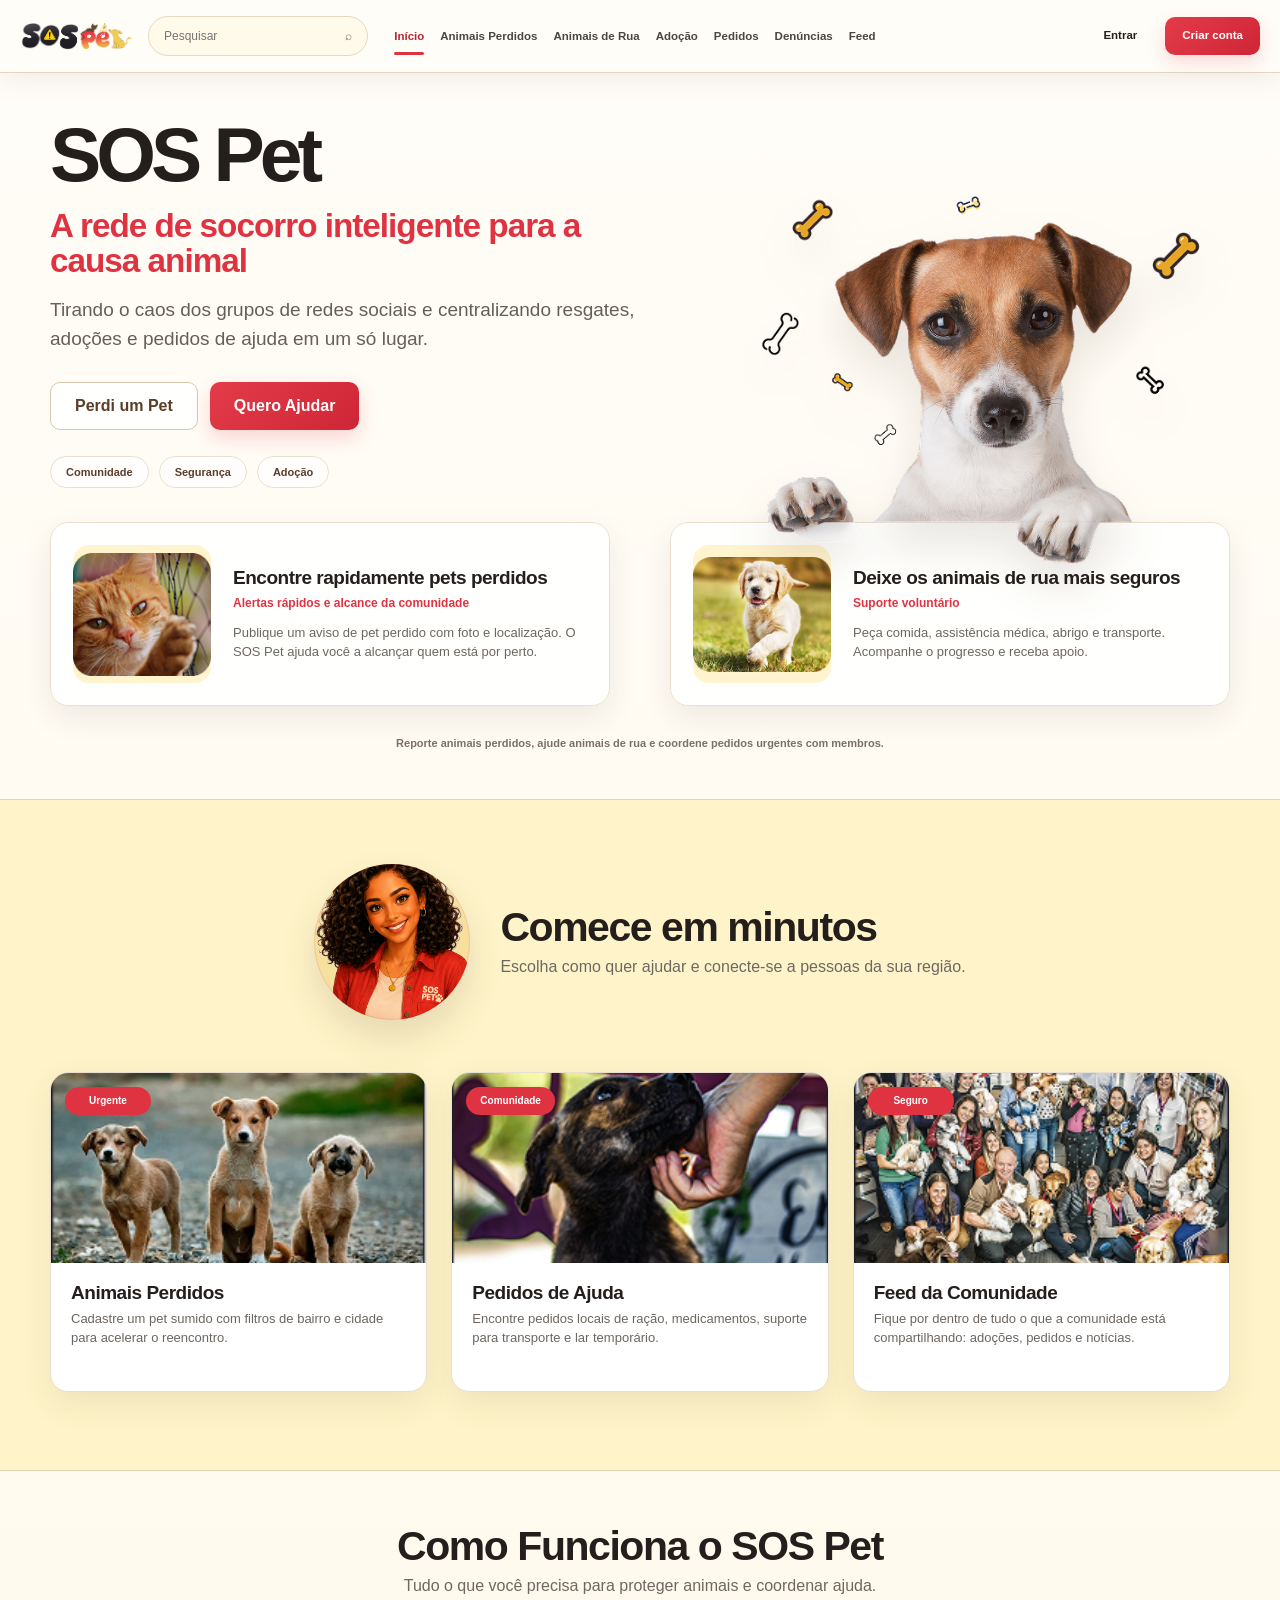
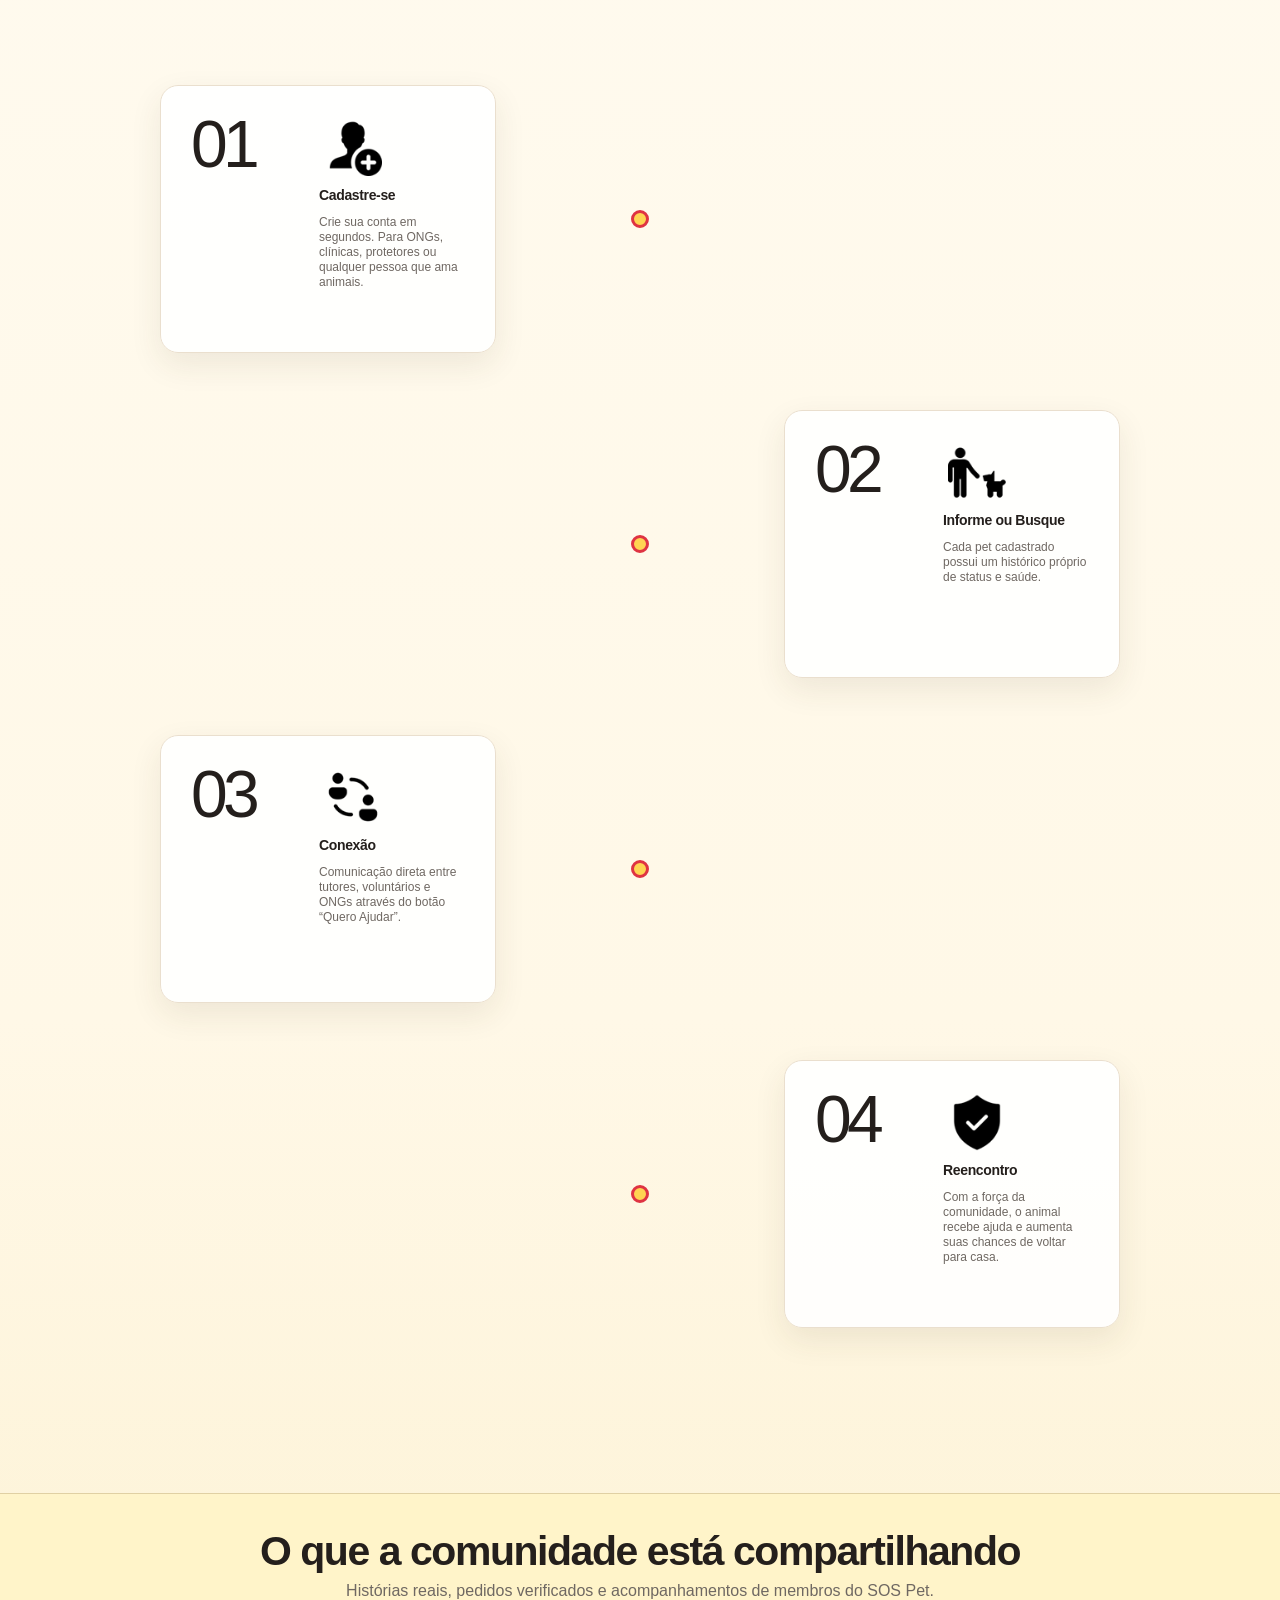
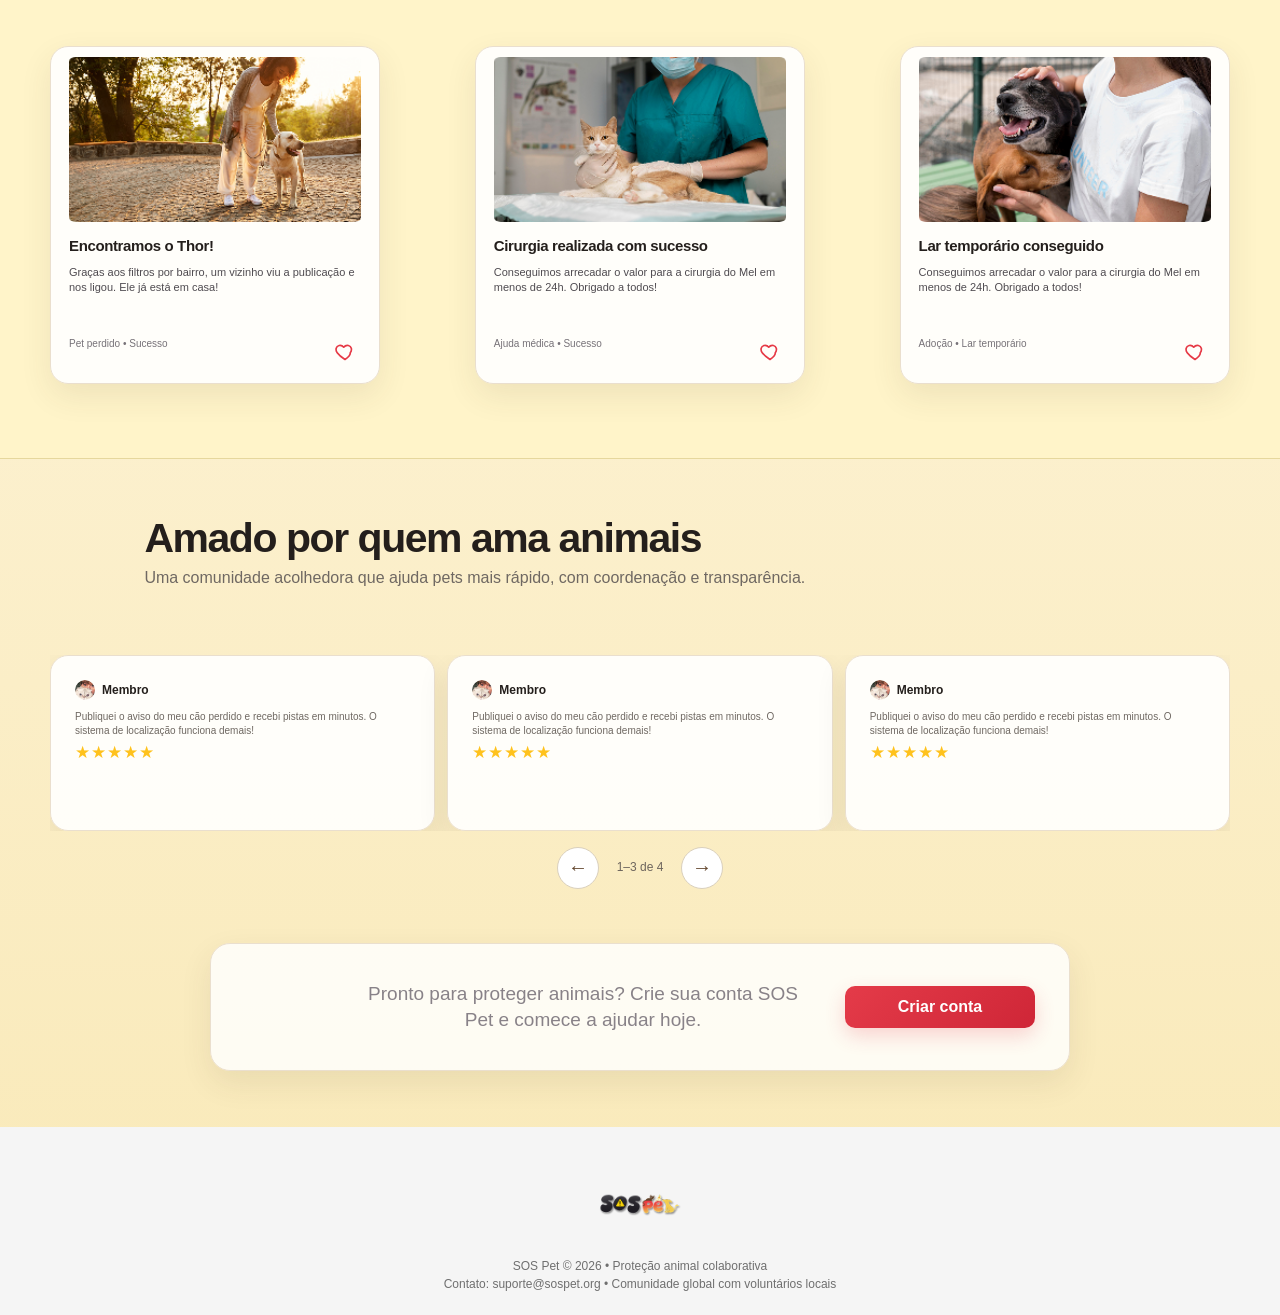
==== commit 6308ec0a: "corrige bugs" ====
--- a/index.html
+++ b/index.html
@@ -17,6 +17,7 @@
     <link href="css/interacoes.css" rel="stylesheet" />
     <link href="css/animacoes.css" rel="stylesheet" />
     <link href="css/profissional.css" rel="stylesheet" />
+    <link href="css/icones.css" rel="stylesheet" />
   </head>
   <body data-page="home" data-root="">
     <a class="PularConteudo" href="#conteudo-principal">Pular para o conteúdo principal</a>
@@ -282,9 +283,7 @@
                 </p>
                 <footer>
                   <span>Pet perdido • Sucesso</span
-                  ><button aria-label="Curtir história" class="BotaoCurtirHistoria" type="button">
-                    ♡
-                  </button>
+                  ><button aria-label="Curtir história" class="BotaoCurtirHistoria" type="button"><span aria-hidden="true" class="IconeSite IconeCurtida"></span></button>
                 </footer>
               </div>
             </article>
@@ -303,9 +302,7 @@
                 </p>
                 <footer>
                   <span>Ajuda médica • Sucesso</span
-                  ><button aria-label="Curtir história" class="BotaoCurtirHistoria" type="button">
-                    ♡
-                  </button>
+                  ><button aria-label="Curtir história" class="BotaoCurtirHistoria" type="button"><span aria-hidden="true" class="IconeSite IconeCurtida"></span></button>
                 </footer>
               </div>
             </article>
@@ -324,9 +321,7 @@
                 </p>
                 <footer>
                   <span>Adoção • Lar temporário</span
-                  ><button aria-label="Curtir história" class="BotaoCurtirHistoria" type="button">
-                    ♡
-                  </button>
+                  ><button aria-label="Curtir história" class="BotaoCurtirHistoria" type="button"><span aria-hidden="true" class="IconeSite IconeCurtida"></span></button>
                 </footer>
               </div>
             </article>
--- a/css/global.css
+++ b/css/global.css
@@ -32,9 +32,7 @@
   text-decoration: none;
 }
 
-h1,
-h2,
-h3 {
+h1, h2, h3 {
   line-height: 1.03;
 }
 
--- a/css/home.css
+++ b/css/home.css
@@ -4,10 +4,8 @@
 
 .GradeInicio {
   display: grid;
-  min-height: 360px;
   grid-template-columns: 1fr 1fr;
   gap: 72px;
-  align-items: center;
 }
 
 .TextoInicio h1 {
@@ -53,24 +51,6 @@
   background: var(--Preto);
   font-size: 12px;
   font-weight: 700;
-}
-
-.VisualInicio {
-  position: relative;
-  height: 350px;
-}
-
-.CachorroInicio {
-  width: 92%;
-  height: 130%;
-  background-image: url(../assets/images/home/CachorroHome.png);
-}
-
-.DestaquesInicio {
-  display: grid;
-  grid-template-columns: 1fr 1fr;
-  gap: 60px;
-  margin-top: 6px;
 }
 
 .CartaoDestaque {
@@ -129,7 +109,7 @@
 .FundoComPadrao {
   position: relative;
   background-color: #fff4c9;
-  background-image: url(../assets/images/home/FundoPatinhas.png);
+  background-image: none;
 }
 
 .ComeceRapido {
@@ -529,3 +509,84 @@
 .BotaoLargo {
   min-width: 190px;
 }
+
+@media (max-width: 900px) {
+  .CachorroInicio {
+    bottom: -104px;
+  }
+
+}
+
+@media (max-width: 760px) {
+
+  .CachorroInicio {
+    position: relative;
+    left: auto;
+    bottom: auto;
+    margin: 0 auto;
+    transform: none;
+  }
+
+  .DestaquesInicio {
+    margin-top: 10px;
+  }
+}
+
+@media (max-width: 900px) {
+  .VisualInicio {
+    height: 350px !important;
+  }
+
+  .CachorroInicio {
+    width: 92% !important;
+    height: 130% !important;
+  }
+
+  .DestaquesInicio {
+    margin-top: 6px !important;
+  }
+}
+
+@media (max-width: 760px) {
+  .VisualInicio {
+    height: 380px !important;
+  }
+
+  .CachorroInicio {
+    width: 92% !important;
+    height: 130% !important;
+  }
+}
+
+.VisualInicio {
+  position: relative !important;
+  height: 350px !important;
+  overflow: visible !important;
+}
+
+.CachorroInicio {
+  position: relative !important;
+  bottom: auto !important;
+  width: 92% !important;
+  height: 150.5% !important;
+  background-image: url(../assets/images/home/CachorroHome.png) !important;
+  background-position: center !important;
+}
+
+.DestaquesInicio {
+  display: grid !important;
+  grid-template-columns: 1fr 1fr !important;
+  gap: 60px !important;
+  margin-top: 6px !important;
+  position: static !important;
+  z-index: auto !important;
+}
+
+.Inicio {
+  padding-top: 42px !important;
+}
+
+.GradeInicio {
+  min-height: 330px !important;
+  align-items: start !important;
+}
--- a/css/navbar.css
+++ b/css/navbar.css
@@ -5,8 +5,7 @@
   --BordaNavbar: #eadfbd;
 }
 
-.Cabecalho,
-.Cabecalho * {
+.Cabecalho, .Cabecalho * {
   box-sizing: border-box;
 }
 
@@ -110,14 +109,11 @@
   font-size: 11px;
   font-weight: 700;
   white-space: nowrap;
-  transition:
-    background-size 220ms ease,
+  transition: background-size 220ms ease,
     color 160ms ease;
 }
 
-.MenuPrincipal a:hover,
-.MenuPrincipal a.Ativo,
-.MenuPrincipal a[aria-current="page"] {
+.MenuPrincipal a:hover, .MenuPrincipal a.Ativo, .MenuPrincipal a[aria-current="page"] {
   background-size: 100% 2px;
 }
 
@@ -130,8 +126,7 @@
   white-space: nowrap;
 }
 
-.LinkEntrar,
-.AcoesCabecalho .BotaoPequeno {
+.LinkEntrar, .AcoesCabecalho .BotaoPequeno {
   display: inline-flex;
   min-height: 34px;
   padding: 0 15px;
@@ -267,9 +262,7 @@
     font-size: 13px;
   }
 
-  .MenuPrincipal a:hover,
-  .MenuPrincipal a.Ativo,
-  .MenuPrincipal a[aria-current="page"] {
+  .MenuPrincipal a:hover, .MenuPrincipal a.Ativo, .MenuPrincipal a[aria-current="page"] {
     background-color: #fff4d4;
     background-size: calc(100% - 28px) 2px;
   }
--- a/css/interacoes.css
+++ b/css/interacoes.css
@@ -14,10 +14,7 @@
   font-family: "Poppins", Arial, sans-serif;
 }
 
-button,
-input,
-select,
-textarea {
+button, input, select, textarea {
   font: inherit;
 }
 
@@ -71,8 +68,7 @@
   text-align: center;
 }
 
-.LinkAlternativo a,
-.Conta a {
+.LinkAlternativo a, .Conta a {
   color: #c92f3b;
   font-weight: 700;
 }
@@ -140,9 +136,7 @@
   font-weight: 700;
 }
 
-.FormularioModal input,
-.FormularioModal select,
-.FormularioModal textarea {
+.FormularioModal input, .FormularioModal select, .FormularioModal textarea {
   width: 100%;
   padding: 11px 12px;
   border: 1px solid #d9cfbc;
@@ -180,8 +174,7 @@
   background: #fffdf7;
 }
 
-.ResultadoBusca strong,
-.ResultadoBusca span {
+.ResultadoBusca strong, .ResultadoBusca span {
   display: block;
 }
 
@@ -233,8 +226,6 @@
   min-width: calc((100% - 24px) / 3);
 }
 
-
-
 .ControlesCarrossel {
   display: flex;
   gap: 10px;
@@ -276,8 +267,7 @@
   cursor: pointer;
 }
 
-.Categoria[aria-pressed="true"],
-.Botao1[aria-pressed="true"] {
+.Categoria[aria-pressed="true"], .Botao1[aria-pressed="true"] {
   border-color: var(--sos-vermelho) !important;
   box-shadow: 0 0 0 3px rgba(230, 57, 70, 0.13);
 }
@@ -348,10 +338,7 @@
 }
 
 @media (max-width: 1000px) {
-  body[data-page="home"] .GradeInicio,
-  body[data-page="home"] .DestaquesInicio,
-  body[data-page="home"] .GradeServicos,
-  body[data-page="home"] .GradeHistorias {
+  body[data-page="home"] .GradeInicio, body[data-page="home"] .DestaquesInicio, body[data-page="home"] .GradeServicos, body[data-page="home"] .GradeHistorias {
     gap: 24px;
   }
 
@@ -369,12 +356,9 @@
     height: 100%;
   }
 
-  body[data-page="home"] .DestaquesInicio,
-  body[data-page="home"] .GradeServicos,
-  body[data-page="home"] .GradeHistorias {
+  body[data-page="home"] .DestaquesInicio, body[data-page="home"] .GradeServicos, body[data-page="home"] .GradeHistorias {
     grid-template-columns: repeat(2, minmax(0, 1fr));
   }
-
 
   body[data-page="home"] .ChamadaFinal {
     grid-template-columns: 1fr;
@@ -384,11 +368,7 @@
 }
 
 @media (max-width: 680px) {
-  body[data-page="home"] .Inicio,
-  body[data-page="home"] .ComeceRapido,
-  body[data-page="home"] .ComoFunciona,
-  body[data-page="home"] .Comunidade,
-  body[data-page="home"] .Depoimentos {
+  body[data-page="home"] .Inicio, body[data-page="home"] .ComeceRapido, body[data-page="home"] .ComoFunciona, body[data-page="home"] .Comunidade, body[data-page="home"] .Depoimentos {
     padding-top: 42px;
     padding-bottom: 42px;
   }
@@ -405,15 +385,11 @@
     font-size: 17px;
   }
 
-  body[data-page="home"] .AcoesInicio,
-  body[data-page="home"] .ListaValores,
-  body[data-page="home"] .BotoesAnimais {
+  body[data-page="home"] .AcoesInicio, body[data-page="home"] .ListaValores, body[data-page="home"] .BotoesAnimais {
     flex-wrap: wrap;
   }
 
-  body[data-page="home"] .DestaquesInicio,
-  body[data-page="home"] .GradeServicos,
-  body[data-page="home"] .GradeHistorias {
+  body[data-page="home"] .DestaquesInicio, body[data-page="home"] .GradeServicos, body[data-page="home"] .GradeHistorias {
     grid-template-columns: 1fr;
   }
 
@@ -427,13 +403,11 @@
     height: 100px;
   }
 
-  body[data-page="home"] .AreaEtapas,
-  body[data-page="home"] .ListaEtapas {
+  body[data-page="home"] .AreaEtapas, body[data-page="home"] .ListaEtapas {
     display: block;
   }
 
-  body[data-page="home"] .LinhaEtapas,
-  body[data-page="home"] .MarcadorLinhaTempo {
+  body[data-page="home"] .LinhaEtapas, body[data-page="home"] .MarcadorLinhaTempo {
     display: none;
   }
 
@@ -446,15 +420,13 @@
   body[data-page="home"] .CartaoEtapa {
     width: 100%;
   }
-
 }
 
 body:not(.AutenticacaoPronta) [data-auth="usuario"] {
   display: none;
 }
 
-.GradeDepoimentos,
-.CartaoDepoimento {
+.GradeDepoimentos, .CartaoDepoimento {
   min-width: 0;
 }
 
@@ -470,11 +442,9 @@
   }
 }
 
-body[data-page="home"].AnimacoesHomeProntas .Etapa .CartaoEtapa,
-body[data-page="home"].AnimacoesHomeProntas .Etapa .MarcadorLinhaTempo {
+body[data-page="home"].AnimacoesHomeProntas .Etapa .CartaoEtapa, body[data-page="home"].AnimacoesHomeProntas .Etapa .MarcadorLinhaTempo {
   opacity: 0;
-  transition:
-    opacity 650ms ease,
+  transition: opacity 650ms ease,
     transform 650ms cubic-bezier(0.22, 1, 0.36, 1);
 }
 
@@ -491,8 +461,7 @@
   transition-delay: 160ms;
 }
 
-body[data-page="home"].AnimacoesHomeProntas .Etapa.EtapaVisivel .CartaoEtapa,
-body[data-page="home"].AnimacoesHomeProntas .Etapa.EtapaVisivel .MarcadorLinhaTempo {
+body[data-page="home"].AnimacoesHomeProntas .Etapa.EtapaVisivel .CartaoEtapa, body[data-page="home"].AnimacoesHomeProntas .Etapa.EtapaVisivel .MarcadorLinhaTempo {
   opacity: 1;
   transform: translate3d(0, 0, 0) scale(1);
 }
@@ -503,16 +472,12 @@
   will-change: transform;
 }
 
-
-
-
 .ControlesCarrossel button:not(:disabled):hover {
   border-color: var(--sos-vermelho);
   color: var(--sos-vermelho);
   transform: translateY(-2px);
 }
 
-
 .ControlesCarrossel button:disabled {
   opacity: 0.45;
 }
@@ -524,8 +489,7 @@
 }
 
 @media (max-width: 680px) {
-  body[data-page="home"].AnimacoesHomeProntas .EtapaEsquerda .CartaoEtapa,
-  body[data-page="home"].AnimacoesHomeProntas .EtapaDireita .CartaoEtapa {
+  body[data-page="home"].AnimacoesHomeProntas .EtapaEsquerda .CartaoEtapa, body[data-page="home"].AnimacoesHomeProntas .EtapaDireita .CartaoEtapa {
     transform: translate3d(0, 34px, 0) scale(0.98);
   }
 
@@ -539,10 +503,7 @@
 }
 
 @media (prefers-reduced-motion: reduce) {
-  body[data-page="home"].AnimacoesHomeProntas .Etapa .CartaoEtapa,
-  body[data-page="home"].AnimacoesHomeProntas .Etapa .MarcadorLinhaTempo,
-  .GradeDepoimentos.CarrosselAtivo,
-  .ControlesCarrossel button {
+  body[data-page="home"].AnimacoesHomeProntas .Etapa .CartaoEtapa, body[data-page="home"].AnimacoesHomeProntas .Etapa .MarcadorLinhaTempo, .GradeDepoimentos.CarrosselAtivo, .ControlesCarrossel button {
     transition: none;
   }
 }
@@ -590,19 +551,14 @@
   border: 1px dashed #cfc4b0;
 }
 
-.RemoverImagem,
-.BotaoSecundario,
-.BotaoPerigo,
-.ExcluirComentario {
+.RemoverImagem, .BotaoSecundario, .BotaoPerigo, .ExcluirComentario {
   min-height: 38px;
   padding: 0 14px;
   border-radius: 8px;
   font-weight: 700;
 }
 
-.RemoverImagem,
-.BotaoSecundario,
-.ExcluirComentario {
+.RemoverImagem, .BotaoSecundario, .ExcluirComentario {
   border: 1px solid #cbbfae;
   background: #fff;
   color: #61442b;
@@ -633,17 +589,13 @@
   gap: 8px;
 }
 
-.ListaComentarios,
-.ListaAtividades,
-.ListaPetsModal {
+.ListaComentarios, .ListaAtividades, .ListaPetsModal {
   display: grid;
   gap: 12px;
   margin-bottom: 18px;
 }
 
-.Comentario,
-.ListaAtividades article,
-.ListaPetsModal article {
+.Comentario, .ListaAtividades article, .ListaPetsModal article {
   padding: 13px;
   border: 1px solid #eadfca;
   border-radius: 10px;
@@ -657,13 +609,11 @@
   justify-content: space-between;
 }
 
-.Comentario small,
-.ListaAtividades small {
+.Comentario small, .ListaAtividades small {
   color: #756c64;
 }
 
-.Comentario p,
-.ListaAtividades p {
+.Comentario p, .ListaAtividades p {
   margin: 7px 0 0;
 }
 
@@ -688,9 +638,7 @@
   border-radius: 10px;
 }
 
-.EstadoVazioFeed,
-.EstadoVazioPedidos,
-.SemComentarios {
+.EstadoVazioFeed, .EstadoVazioPedidos, .SemComentarios {
   padding: 20px;
   color: #6f675f;
   text-align: center;
@@ -745,9 +693,7 @@
   flex: 1 1 150px;
 }
 
-.AvisoAcao,
-.AjudaFormulario,
-.AvisoLoginPendente {
+.AvisoAcao, .AjudaFormulario, .AvisoLoginPendente {
   padding: 12px 14px;
   border: 1px solid #ead7a0;
   border-radius: 10px;
@@ -763,8 +709,7 @@
   text-align: center;
 }
 
-.BarraResultadoFeed,
-.BarraResultadoPedidos {
+.BarraResultadoFeed, .BarraResultadoPedidos {
   display: flex;
   gap: 14px;
   margin: -26px 0 28px;
@@ -774,13 +719,11 @@
   font-size: 12px;
 }
 
-.BarraResultadoFeed p,
-.BarraResultadoPedidos p {
+.BarraResultadoFeed p, .BarraResultadoPedidos p {
   margin: 0;
 }
 
-.LimparFiltroFeed,
-.LimparFiltroPedidos {
+.LimparFiltroFeed, .LimparFiltroPedidos {
   min-height: 34px;
   padding: 0 12px;
   border: 1px solid #d8cdb2;
@@ -792,8 +735,7 @@
   white-space: nowrap;
 }
 
-.SelosPublicacao,
-.SelosPedido {
+.SelosPublicacao, .SelosPedido {
   display: flex;
   gap: 7px;
   margin-left: auto;
@@ -802,8 +744,7 @@
   justify-content: flex-end;
 }
 
-.StatusPublicacao,
-.StatusPedidoCard {
+.StatusPublicacao, .StatusPedidoCard {
   padding: 6px 9px;
   border: 1px solid #e3d8c7;
   border-radius: 999px;
@@ -814,8 +755,7 @@
   white-space: nowrap;
 }
 
-.MenuPublicacao,
-.MenuPedido {
+.MenuPublicacao, .MenuPedido {
   display: inline-grid;
   width: 38px;
   height: 38px;
@@ -828,27 +768,22 @@
   line-height: 1;
 }
 
-.MenuPublicacao:hover,
-.MenuPedido:hover {
+.MenuPublicacao:hover, .MenuPedido:hover {
   border-color: var(--sos-vermelho);
   color: var(--sos-vermelho);
 }
 
-.post-title[data-action="detalhes"],
-.post-image[data-action="detalhes"],
-.card-pedido h3[data-action="detalhes"] {
+.post-title[data-action="detalhes"], .post-image[data-action="detalhes"], .card-pedido h3[data-action="detalhes"] {
   cursor: pointer;
 }
 
-.post-title[data-action="detalhes"]:hover,
-.card-pedido h3[data-action="detalhes"]:hover {
+.post-title[data-action="detalhes"]:hover, .card-pedido h3[data-action="detalhes"]:hover {
   color: var(--sos-vermelho);
 }
 
 .post-actions .action {
   border-radius: 8px;
-  transition:
-    background 150ms ease,
+  transition: background 150ms ease,
     transform 150ms ease,
     color 150ms ease;
 }
@@ -866,8 +801,7 @@
   gap: 16px;
 }
 
-.AreaPreviaPublicacao,
-.AreaPreviaPedido {
+.AreaPreviaPublicacao, .AreaPreviaPedido {
   padding-top: 4px;
   border-top: 1px solid #eee5d3;
 }
@@ -904,8 +838,7 @@
   font-weight: 800;
 }
 
-.CartaoPrevia small,
-.CartaoPrevia em {
+.CartaoPrevia small, .CartaoPrevia em {
   color: #756c64;
   font-size: 11px;
   font-style: normal;
@@ -924,18 +857,12 @@
   border-radius: 9px;
 }
 
-.EstadoVazioFeed,
-.EstadoVazioPedidos,
-.EstadoVazioPerfil,
-.EstadoVazioModal,
-.SemComentarios {
+.EstadoVazioFeed, .EstadoVazioPedidos, .EstadoVazioPerfil, .EstadoVazioModal, .SemComentarios {
   display: grid;
   gap: 5px;
 }
 
-.EstadoVazioFeed span,
-.EstadoVazioPedidos span,
-.SemComentarios span {
+.EstadoVazioFeed span, .EstadoVazioPedidos span, .SemComentarios span {
   color: #756c64;
   font-size: 12px;
 }
@@ -1022,8 +949,7 @@
 
 .card-estatisticas > div[role="button"] {
   cursor: pointer;
-  transition:
-    transform 160ms ease,
+  transition: transform 160ms ease,
     box-shadow 160ms ease;
 }
 
@@ -1055,22 +981,18 @@
   position: relative;
 }
 
-.Cartao input[type="password"],
-.Cartao input[type="text"]#Password,
-.Cartao input[type="text"]#ConfirmarSenha {
+.Cartao input[type="password"], .Cartao input[type="text"]#Password, .Cartao input[type="text"]#ConfirmarSenha {
   padding-right: 45px;
 }
 
 @media (max-width: 800px) {
-  .SelosPublicacao,
-  .SelosPedido {
+  .SelosPublicacao, .SelosPedido {
     width: 100%;
     margin-left: 0;
     justify-content: flex-start;
   }
 
-  .post-header,
-  .cabecalho-card {
+  .post-header, .cabecalho-card {
     flex-wrap: wrap;
   }
 
@@ -1080,41 +1002,26 @@
 }
 
 @media (max-width: 680px) {
-  button,
-  a,
-  [role="button"] {
+  button, a, [role="button"] {
     touch-action: manipulation;
   }
 
-  .filters,
-  .filtros,
-  .ChipsHero,
-  .AbasPerfil {
+  .filters, .filtros, .ChipsHero, .AbasPerfil {
     max-width: 100%;
     overflow-x: auto;
     -webkit-overflow-scrolling: touch;
   }
 
-  .filter-tab,
-  .filtro,
-  .Botao1,
-  .Categoria,
-  .action,
-  .btn-ajudar,
-  .btn-compartilhar,
-  .btn-detalhes,
-  .seta-btn {
+  .filter-tab, .filtro, .Botao1, .Categoria, .action, .btn-ajudar, .btn-compartilhar, .btn-detalhes, .seta-btn {
     min-height: 44px;
   }
 
-  .BarraResultadoFeed,
-  .BarraResultadoPedidos {
+  .BarraResultadoFeed, .BarraResultadoPedidos {
     align-items: flex-start;
     flex-direction: column;
   }
 
-  .post-actions,
-  .actions-left {
+  .post-actions, .actions-left {
     gap: 8px;
     flex-wrap: wrap;
   }
--- a/css/animacoes.css
+++ b/css/animacoes.css
@@ -29,64 +29,17 @@
   transform: scale(0.98);
 }
 
-:where(
-    .CartaoDestaque,
-    .CartaoServico,
-    .Cartao,
-    .CartaoAnimal,
-    .CartaoDepoimento,
-    .CartaoEtapa,
-    .CartaoHistoria,
-    .CartaoPrioridade,
-    .CardAdocao,
-    .card-adocao,
-    .card-animais,
-    .card-pedido,
-    .pet-card,
-    .horizontal-card,
-    .post,
-    .profile-card,
-    .ResultadoBusca
-  ) {
+:where( .CartaoDestaque, .CartaoServico, .Cartao, .CartaoAnimal, .CartaoDepoimento, .CartaoEtapa, .CartaoHistoria, .CartaoPrioridade, .CardAdocao, .card-adocao, .card-animais, .card-pedido, .pet-card, .horizontal-card, .post, .profile-card, .ResultadoBusca ) {
   transition: transform 260ms var(--movimento-suave), box-shadow 260ms ease,
     border-color 260ms ease;
 }
 
 @media (hover: hover) {
-  :where(
-      .CartaoDestaque,
-      .CartaoServico,
-      .Cartao,
-      .CartaoAnimal,
-      .CartaoDepoimento,
-      .CartaoEtapa,
-      .CartaoHistoria,
-      .CartaoPrioridade,
-      .CardAdocao,
-      .card-adocao,
-      .card-animais,
-      .card-pedido,
-      .pet-card,
-      .horizontal-card,
-      .post,
-      .profile-card,
-      .ResultadoBusca
-    ):hover {
+  :where( .CartaoDestaque, .CartaoServico, .Cartao, .CartaoAnimal, .CartaoDepoimento, .CartaoEtapa, .CartaoHistoria, .CartaoPrioridade, .CardAdocao, .card-adocao, .card-animais, .card-pedido, .pet-card, .horizontal-card, .post, .profile-card, .ResultadoBusca ):hover {
     transform: translateY(-4px);
   }
 
-  :where(
-      .CartaoDestaque,
-      .CartaoServico,
-      .CartaoAnimal,
-      .CardAdocao,
-      .card-adocao,
-      .card-animais,
-      .card-pedido,
-      .pet-card,
-      .horizontal-card,
-      .post
-    ):hover :where(img, .Midia) {
+  :where( .CartaoDestaque, .CartaoServico, .CartaoAnimal, .CardAdocao, .card-adocao, .card-animais, .card-pedido, .pet-card, .horizontal-card, .post ):hover :where(img, .Midia) {
     transform: scale(1.015);
   }
 }
@@ -157,6 +110,7 @@
   from {
     opacity: 0;
   }
+
   to {
     opacity: 1;
   }
@@ -167,6 +121,7 @@
     opacity: 0;
     translate: 0 12px;
   }
+
   to {
     opacity: 1;
     translate: 0 0;
@@ -178,6 +133,7 @@
     opacity: 0;
     transform: translate(-50%, calc(-50% + 18px)) scale(0.97);
   }
+
   to {
     opacity: 1;
     transform: translate(-50%, -50%) scale(1);
@@ -188,6 +144,7 @@
   from {
     opacity: 0;
   }
+
   to {
     opacity: 1;
   }
@@ -198,6 +155,7 @@
     opacity: 0;
     transform: translateY(16px) scale(0.98);
   }
+
   to {
     opacity: 1;
     transform: translateY(0) scale(1);
@@ -209,9 +167,7 @@
     scroll-behavior: auto;
   }
 
-  *,
-  *::before,
-  *::after {
+  *, *::before, *::after {
     scroll-behavior: auto !important;
     animation-duration: 1ms !important;
     animation-iteration-count: 1 !important;
--- a/css/profissional.css
+++ b/css/profissional.css
@@ -20,11 +20,7 @@
   scroll-behavior: smooth;
 }
 
-body,
-button,
-input,
-select,
-textarea {
+body, button, input, select, textarea {
   font-family: "Segoe UI", Inter, Roboto, Helvetica, Arial, sans-serif;
 }
 
@@ -53,9 +49,7 @@
   width: min(calc(100% - 48px), var(--LarguraConteudo));
 }
 
-h1,
-h2,
-h3 {
+h1, h2, h3 {
   color: #241f1c;
   letter-spacing: -0.025em;
 }
@@ -64,44 +58,15 @@
   color: var(--Cinza);
 }
 
-.Botao,
-button,
-input,
-select,
-textarea,
-.Cartao,
-.CardAdocao,
-.CartaoAnimal,
-.CartaoServico,
-.CartaoDestaque,
-.CartaoHistoria,
-.CartaoDepoimento,
-.post,
-.card-pedido,
-.pet-card,
-.horizontal-card,
-.profile-card,
-.card-estatisticas {
-  transition:
-    transform 180ms ease,
+.Botao, button, input, select, textarea, .Cartao, .CardAdocao, .CartaoAnimal, .CartaoServico, .CartaoDestaque, .CartaoHistoria, .CartaoDepoimento, .post, .card-pedido, .pet-card, .horizontal-card, .profile-card, .card-estatisticas {
+  transition: transform 180ms ease,
     box-shadow 180ms ease,
     border-color 180ms ease,
     background-color 180ms ease,
     color 180ms ease;
 }
 
-.Botao,
-.BotaoModal,
-.BotaoDicasAdocao,
-.VerPerfilAdocao,
-.btn-primary,
-.btn-criar-pedido,
-.btn-ajudar,
-.btn-ver-detalhes,
-.EnviarDenuncia,
-.BotaoLogin,
-.BotaoCadastro,
-.ReportarPet {
+.Botao, .BotaoModal, .BotaoDicasAdocao, .VerPerfilAdocao, .btn-primary, .btn-criar-pedido, .btn-ajudar, .btn-ver-detalhes, .EnviarDenuncia, .BotaoLogin, .BotaoCadastro, .ReportarPet {
   border: 0;
   border-radius: 10px;
   background: linear-gradient(135deg, #e43b49, #cf2637);
@@ -110,30 +75,13 @@
   font-weight: 750;
 }
 
-.Botao:hover,
-.BotaoModal:hover,
-.BotaoDicasAdocao:hover,
-.VerPerfilAdocao:hover,
-.btn-primary:hover,
-.btn-criar-pedido:hover,
-.btn-ajudar:hover,
-.btn-ver-detalhes:hover,
-.EnviarDenuncia:hover,
-.BotaoLogin:hover,
-.BotaoCadastro:hover,
-.ReportarPet:hover {
+.Botao:hover, .BotaoModal:hover, .BotaoDicasAdocao:hover, .VerPerfilAdocao:hover, .btn-primary:hover, .btn-criar-pedido:hover, .btn-ajudar:hover, .btn-ver-detalhes:hover, .EnviarDenuncia:hover, .BotaoLogin:hover, .BotaoCadastro:hover, .ReportarPet:hover {
   background: linear-gradient(135deg, #d82d3c, #b91f2e);
   box-shadow: 0 12px 26px rgba(223, 51, 66, 0.26);
   transform: translateY(-2px);
 }
 
-.BotaoContorno,
-.BotaoSecundario,
-.btn-compartilhar,
-.btn-detalhes,
-.BotaoAbrirFiltros,
-.LimparFiltrosAdocao,
-.RedefinirFiltrosPerdidos {
+.BotaoContorno, .BotaoSecundario, .btn-compartilhar, .btn-detalhes, .BotaoAbrirFiltros, .LimparFiltrosAdocao, .RedefinirFiltrosPerdidos {
   border: 1px solid var(--BordaForte);
   border-radius: 10px;
   background: rgba(255, 255, 255, 0.86);
@@ -141,19 +89,12 @@
   color: var(--Marrom);
 }
 
-.BotaoContorno:hover,
-.BotaoSecundario:hover,
-.btn-compartilhar:hover,
-.btn-detalhes:hover,
-.BotaoAbrirFiltros:hover,
-.LimparFiltrosAdocao:hover,
-.RedefinirFiltrosPerdidos:hover {
+.BotaoContorno:hover, .BotaoSecundario:hover, .btn-compartilhar:hover, .btn-detalhes:hover, .BotaoAbrirFiltros:hover, .LimparFiltrosAdocao:hover, .RedefinirFiltrosPerdidos:hover {
   border-color: var(--Marrom);
   background: var(--Marrom);
   color: #fff;
 }
 
-/* Navegação */
 .Cabecalho {
   min-height: 72px;
   border-bottom: 1px solid rgba(215, 198, 173, 0.72);
@@ -220,22 +161,17 @@
   transition: 180ms ease;
 }
 
-.MenuPrincipal a:hover,
-.MenuPrincipal a.Ativo,
-.MenuPrincipal a[aria-current="page"] {
+.MenuPrincipal a:hover, .MenuPrincipal a.Ativo, .MenuPrincipal a[aria-current="page"] {
   color: var(--VermelhoEscuro);
   background: none;
 }
 
-.MenuPrincipal a:hover::after,
-.MenuPrincipal a.Ativo::after,
-.MenuPrincipal a[aria-current="page"]::after {
+.MenuPrincipal a:hover::after, .MenuPrincipal a.Ativo::after, .MenuPrincipal a[aria-current="page"]::after {
   right: 0;
   left: 0;
 }
 
-.LinkEntrar,
-.AcoesCabecalho .BotaoPequeno {
+.LinkEntrar, .AcoesCabecalho .BotaoPequeno {
   min-height: 38px;
   padding-inline: 17px;
   border-radius: 10px;
@@ -267,7 +203,6 @@
   cursor: pointer;
 }
 
-/* Página inicial */
 .Inicio {
   padding: 88px 0 48px;
 }
@@ -324,16 +259,20 @@
 
 .VisualInicio {
   height: 430px;
+  z-index: 2;
 }
 
 .CachorroInicio {
-  width: 100%;
-  height: 112%;
+  width: 108%;
+  height: 124%;
   background-position: center bottom;
   filter: drop-shadow(0 24px 22px rgba(72, 50, 33, 0.12));
+  transform: translateY(34px);
 }
 
 .DestaquesInicio {
+  position: relative;
+  z-index: 1;
   gap: 24px;
   margin-top: 30px;
 }
@@ -414,18 +353,14 @@
   gap: 24px;
 }
 
-.CartaoServico,
-.CartaoHistoria,
-.CartaoDepoimento {
+.CartaoServico, .CartaoHistoria, .CartaoDepoimento {
   overflow: hidden;
   border: 1px solid var(--Borda);
   border-radius: var(--Raio);
   box-shadow: var(--Sombra);
 }
 
-.CartaoServico:hover,
-.CartaoHistoria:hover,
-.CartaoDepoimento:hover {
+.CartaoServico:hover, .CartaoHistoria:hover, .CartaoDepoimento:hover {
   border-color: #ddc9ab;
   box-shadow: var(--SombraForte);
   transform: translateY(-5px);
@@ -459,9 +394,7 @@
   line-height: 1.5;
 }
 
-.CartaoEtapa,
-.CartaoHistoria,
-.CartaoDepoimento {
+.CartaoEtapa, .CartaoHistoria, .CartaoDepoimento {
   background: rgba(255, 255, 255, 0.9);
 }
 
@@ -484,134 +417,83 @@
   box-shadow: var(--Sombra);
 }
 
-/* Páginas internas */
-.HeroAdocao,
-.HeroPerdidos,
-.Sessao1,
-.PaginaDenuncia,
-.titulo-pagina,
-.feed-header {
+.HeroAdocao, .HeroPerdidos, .Sessao1, .PaginaDenuncia, .titulo-pagina, .feed-header {
   position: relative;
 }
 
-.HeroAdocao h1,
-.TextoHeroPerdidos h1,
-.TextoHero h1,
-.ConteudoDenuncia h1,
-.feed-title,
-.titulo-pagina h1 {
+.HeroAdocao h1, .TextoHeroPerdidos h1, .TextoHero h1, .ConteudoDenuncia h1, .feed-title, .titulo-pagina h1 {
   font-size: clamp(40px, 4.6vw, 62px);
   line-height: 1.04;
 }
 
-.BarraPesquisaAdocao,
-.BuscaPrincipalPerdidos,
-.BuscaHero,
-.FormularioDenuncia,
-.Container,
-.profile-card,
-.post,
-.card-pedido,
-.CardAdocao,
-.CartaoAnimal,
-.pet-card,
-.horizontal-card {
+.BarraPesquisaAdocao, .BuscaPrincipalPerdidos, .BuscaHero, .FormularioDenuncia, .Container, .profile-card, .post, .card-pedido, .CardAdocao, .CartaoAnimal, .pet-card, .horizontal-card {
   border-color: var(--Borda);
   border-radius: var(--Raio);
   box-shadow: var(--Sombra);
 }
 
-.CardAdocao,
-.CartaoAnimal,
-.post,
-.card-pedido,
-.pet-card,
-.horizontal-card {
+.CardAdocao, .CartaoAnimal, .post, .card-pedido, .pet-card, .horizontal-card {
   background: rgba(255, 255, 255, 0.94);
 }
 
-.CardAdocao:hover,
-.CartaoAnimal:hover,
-.post:hover,
-.card-pedido:hover,
-.pet-card:hover,
-.horizontal-card:hover {
+.CardAdocao:hover, .CartaoAnimal:hover, .post:hover, .card-pedido:hover, .pet-card:hover, .horizontal-card:hover {
   border-color: #dcc5a4;
   box-shadow: var(--SombraForte);
   transform: translateY(-4px);
 }
 
-.CardAdocao img,
-.CartaoAnimal img,
-.post-image img,
-.imagem-pet,
-.pet-img,
-.card-img {
+.CardAdocao img, .CartaoAnimal img, .post-image img, .imagem-pet, .pet-img, .card-img {
   object-fit: cover;
 }
 
-input,
-select,
-textarea {
+input, select, textarea {
   border: 1px solid #dfd3c2;
   border-radius: 10px;
   background: rgba(255, 255, 255, 0.9);
   color: #342e2a;
 }
 
-input:focus,
-select:focus,
-textarea:focus {
+input:focus, select:focus, textarea:focus {
   border-color: rgba(223, 51, 66, 0.75);
   outline: none;
   box-shadow: 0 0 0 4px rgba(223, 51, 66, 0.1);
 }
 
-.CategoriasAdocao button,
-.filter-tab,
-.filtro,
-.FiltrosRapidosPerdidos button,
-.ChipsHero button,
-.Botao1 {
+.CategoriasAdocao button, .filter-tab, .filtro, .FiltrosRapidosPerdidos button, .ChipsHero button, .Botao1 {
   border-radius: 999px;
 }
 
-.CategoriasAdocao button.Ativo,
-.filter-tab.is-active,
-.filtro.ativo {
+.CategoriasAdocao button.Ativo, .filter-tab.is-active, .filtro.ativo {
   background: var(--Marrom);
   color: #fff;
   box-shadow: 0 6px 16px rgba(91, 61, 42, 0.17);
 }
 
-.BannerDicasAdocao,
-.BannerDenuncia,
-.novo-pedido {
+.BannerDicasAdocao, .BannerDenuncia, .novo-pedido {
   border: 1px solid #ead7b8;
   border-radius: 20px;
   box-shadow: var(--Sombra);
 }
 
-/* Login e cadastro */
-.PrincipalLogin,
-.PrincipalCadastre-se {
+.BannerDenuncia, .BannerDenuncia h2, .BannerDenuncia p {
+  color: #fff;
+}
+
+.PrincipalLogin, .PrincipalCadastre-se {
   padding-block: 64px;
 }
 
-.PrincipalLogin .Container,
-.PrincipalCadastre-se .Container {
+.PrincipalLogin .Container, .PrincipalCadastre-se .Container {
   border: 1px solid var(--Borda);
   border-radius: 22px;
   background: rgba(255, 255, 255, 0.95);
   box-shadow: 0 24px 60px rgba(72, 50, 33, 0.14);
 }
 
-.PrincipalLogin .Titulo,
-.PrincipalCadastre-se .Titulo {
+.PrincipalLogin .Titulo, .PrincipalCadastre-se .Titulo {
   font-size: 36px;
 }
 
-/* Rodapé original */
 body > .FooterPadrao {
   display: flex;
   width: 100%;
@@ -629,8 +511,7 @@
   opacity: 1;
 }
 
-body > .FooterPadrao p,
-body > .FooterPadrao p:first-of-type {
+body > .FooterPadrao p, body > .FooterPadrao p:first-of-type {
   margin: 0;
   color: #6f6f6f;
   font-size: 12px;
@@ -657,9 +538,7 @@
     display: none;
   }
 
-  .MenuPrincipal a:hover,
-  .MenuPrincipal a.Ativo,
-  .MenuPrincipal a[aria-current="page"] {
+  .MenuPrincipal a:hover, .MenuPrincipal a.Ativo, .MenuPrincipal a[aria-current="page"] {
     background: #fff0c7;
   }
 
@@ -677,9 +556,7 @@
     padding-top: 58px;
   }
 
-  .GradeInicio,
-  .DestaquesInicio,
-  .GradeServicos {
+  .GradeInicio, .DestaquesInicio, .GradeServicos {
     grid-template-columns: 1fr;
   }
 
@@ -695,8 +572,7 @@
     margin-inline: auto;
   }
 
-  .AcoesInicio,
-  .ListaValores {
+  .AcoesInicio, .ListaValores {
     justify-content: center;
   }
 
@@ -705,8 +581,10 @@
   }
 
   .CachorroInicio {
+    width: 100%;
     height: 100%;
     background-size: contain;
+    transform: none;
   }
 
   .DestaquesInicio {
@@ -812,14 +690,11 @@
 }
 
 @media (prefers-reduced-motion: reduce) {
-  *,
-  *::before,
-  *::after {
+  *, *::before, *::after {
     scroll-behavior: auto !important;
   }
 }
 
-/* Ajustes do feed */
 body[data-page="feed"] .filters {
   display: flex;
   width: 100%;
@@ -830,11 +705,7 @@
   scrollbar-width: thin;
 }
 
-body[data-page="feed"] .filter-tab,
-body[data-page="feed"] .filter-tab:first-child,
-body[data-page="feed"] .filter-tab:last-child,
-body[data-page="feed"] .filter-tab:nth-child(2),
-body[data-page="feed"] .filter-tab:nth-child(3) {
+body[data-page="feed"] .filter-tab, body[data-page="feed"] .filter-tab:first-child, body[data-page="feed"] .filter-tab:last-child, body[data-page="feed"] .filter-tab:nth-child(2), body[data-page="feed"] .filter-tab:nth-child(3) {
   min-height: 44px;
   padding: 0 20px;
   border: 1px solid var(--BordaForte);
@@ -852,8 +723,7 @@
   transform: translateY(-1px);
 }
 
-body[data-page="feed"] .filter-tab.is-active,
-body[data-page="feed"] .filter-tab[aria-pressed="true"] {
+body[data-page="feed"] .filter-tab.is-active, body[data-page="feed"] .filter-tab[aria-pressed="true"] {
   border-color: var(--Marrom);
   background: var(--Marrom);
   color: #fff;
@@ -956,11 +826,7 @@
     overflow-x: auto;
   }
 
-  body[data-page="feed"] .filter-tab,
-  body[data-page="feed"] .filter-tab:first-child,
-  body[data-page="feed"] .filter-tab:last-child,
-  body[data-page="feed"] .filter-tab:nth-child(2),
-  body[data-page="feed"] .filter-tab:nth-child(3) {
+  body[data-page="feed"] .filter-tab, body[data-page="feed"] .filter-tab:first-child, body[data-page="feed"] .filter-tab:last-child, body[data-page="feed"] .filter-tab:nth-child(2), body[data-page="feed"] .filter-tab:nth-child(3) {
     width: auto;
     min-width: max-content;
     padding-inline: 17px;
@@ -977,15 +843,13 @@
     display: contents;
   }
 
-  body[data-page="feed"] .post-actions .action,
-  body[data-page="feed"] .post-actions .action.share {
+  body[data-page="feed"] .post-actions .action, body[data-page="feed"] .post-actions .action.share {
     width: 100%;
     min-width: 0;
     padding-inline: 9px;
   }
 
-  body[data-page="feed"] .post-actions .action > span:nth-child(2),
-  body[data-page="feed"] .post-actions .action.share > span:nth-child(2) {
+  body[data-page="feed"] .post-actions .action > span:nth-child(2), body[data-page="feed"] .post-actions .action.share > span:nth-child(2) {
     display: inline;
   }
 }
@@ -1000,3 +864,109 @@
     padding-inline: 5px;
   }
 }
+
+body[data-page="feed"] .post-actions .action {
+  overflow: visible;
+}
+
+body[data-page="feed"] .post-actions .action.AnimacaoReacao {
+  animation: reagirClique 480ms cubic-bezier(0.22, 1, 0.36, 1);
+}
+
+body[data-page="feed"] .post-actions .action.AnimacaoReacao .IconeSite {
+  animation: reagirIcone 480ms cubic-bezier(0.22, 1, 0.36, 1);
+}
+
+body[data-page="feed"] .post-actions .action.AnimacaoReacao strong {
+  animation: reagirNumero 480ms cubic-bezier(0.22, 1, 0.36, 1);
+}
+
+@keyframes reagirClique {
+  0% {
+    transform: scale(1);
+  }
+
+  35% {
+    transform: scale(0.9);
+  }
+
+  68% {
+    transform: scale(1.09);
+  }
+
+  100% {
+    transform: scale(1);
+  }
+}
+
+@keyframes reagirIcone {
+  0% {
+    transform: scale(1) rotate(0);
+  }
+
+  45% {
+    transform: scale(1.38) rotate(-8deg);
+  }
+
+  100% {
+    transform: scale(1) rotate(0);
+  }
+}
+
+@keyframes reagirNumero {
+  0% {
+    transform: translateY(0);
+  }
+
+  45% {
+    transform: translateY(-5px);
+  }
+
+  100% {
+    transform: translateY(0);
+  }
+}
+
+@media (min-width: 901px) {
+  .Inicio {
+    overflow: visible;
+  }
+
+  .GradeInicio {
+    position: relative;
+    min-height: 430px;
+  }
+
+  .VisualInicio {
+    position: relative;
+    height: 430px;
+    overflow: visible;
+    z-index: 4;
+  }
+
+  .CachorroInicio {
+    position: absolute;
+    right: -28px;
+    bottom: -34px;
+    width: 112%;
+    height: 520px;
+    background-position: center bottom;
+    background-size: contain;
+    transform: none;
+  }
+
+  .DestaquesInicio {
+    margin-top: 0;
+  }
+
+  .DestaquesInicio .CartaoDestaque:nth-child(2) {
+    position: relative;
+    z-index: 2;
+  }
+}
+
+@media (prefers-reduced-motion: reduce) {
+  body[data-page="feed"] .post-actions .action.AnimacaoReacao, body[data-page="feed"] .post-actions .action.AnimacaoReacao .IconeSite, body[data-page="feed"] .post-actions .action.AnimacaoReacao strong {
+    animation: none;
+  }
+}
--- a/css/icones.css
+++ b/css/icones.css
@@ -0,0 +1,233 @@
+.IconeSite {
+  display: inline-block;
+  width: 18px;
+  height: 18px;
+  flex: 0 0 18px;
+  background-position: center;
+  background-repeat: no-repeat;
+  background-size: contain;
+  vertical-align: middle;
+}
+
+.IconeSite.Grande {
+  width: 24px;
+  height: 24px;
+  flex-basis: 24px;
+}
+
+.IconeTitulo, .TextoComIcone, .TextoComIconeInline {
+  display: inline-flex;
+  align-items: center;
+  gap: 8px;
+}
+
+.TextoComIconeInline {
+  gap: 6px;
+}
+
+.IconeCoracao {
+  background-image: url(../assets/images/shared/icons/heart.png);
+}
+
+.IconeComentario {
+  background-image: url(../assets/images/shared/icons/chat.png);
+}
+
+.IconeCompartilhar {
+  background-image: url(../assets/images/shared/icons/forward-arrow.png);
+}
+
+.IconeLocal {
+  background-image: url(../assets/images/shared/icons/address.png);
+}
+
+.IconeTelefone {
+  background-image: url(../assets/images/shared/icons/phone.svg);
+}
+
+.IconeFiltro {
+  background-image: url(../assets/images/shared/icons/filter.svg);
+}
+
+.IconePata {
+  background-image: url(../assets/images/shared/icons/paw.svg);
+}
+
+.IconeDenunciaTitulo {
+  background-image: url(../assets/images/shared/icons/denuncia-titulo.png);
+}
+
+.IconeMacho {
+  background-image: url(../assets/images/shared/icons/male.svg);
+}
+
+.IconeFemea {
+  background-image: url(../assets/images/shared/icons/female.svg);
+}
+
+.IconeCheck {
+  background-image: url(../assets/images/shared/icons/check.svg);
+}
+
+.IconeApoio {
+  background-image: url(../assets/images/shared/icons/support.svg);
+}
+
+.IconeApoioFeed {
+  background-image: url(../assets/images/shared/icons/apoio-feed.png);
+}
+
+.IconeCoracaoBanner {
+  background-image: url(../assets/images/shared/icons/heart-white.svg);
+}
+
+.IconeCurtida {
+  background-image: url(../assets/images/shared/icons/likes.svg);
+}
+
+.IconeMenuLinhas {
+  position: relative;
+  width: 18px;
+  height: 14px;
+}
+
+.IconeMenuLinhas::before, .IconeMenuLinhas::after, .IconeMenuLinhas span {
+  content: "";
+  position: absolute;
+  left: 0;
+  right: 0;
+  height: 2px;
+  border-radius: 999px;
+  background: currentColor;
+}
+
+.IconeMenuLinhas::before {
+  top: 0;
+}
+
+.IconeMenuLinhas span {
+  top: 6px;
+}
+
+.IconeMenuLinhas::after {
+  bottom: 0;
+}
+
+.BotaoCurtirHistoria .IconeSite {
+  width: 20px;
+  height: 20px;
+}
+
+.BotaoCurtirHistoria.Curtido {
+  transform: scale(1.05);
+}
+
+.post-location .IconeSite, .profile-phone .IconeSite, .profile-location .IconeSite, .localizacao .IconeSite, .CardMetaComIcone .IconeSite, .CardLocalComIcone .IconeSite, .DetalhesPreviewLocal .IconeSite {
+  width: 16px;
+  height: 16px;
+  flex-basis: 16px;
+}
+
+.action .IconeSite, .btn-ajudar .IconeSite, .btn-compartilhar .IconeSite, .BotaoModal .IconeSite, .BotaoSecundario .IconeSite, .QueroAjudarAnimal .IconeSite, .BotaoAbrirFiltros .IconeSite, .StatusAdocao .IconeSite, .TituloPetAdocao .IconeSite, .CoracaoBannerAdocao .IconeSite, .IconeBannerDenuncia .IconeSite, .AtalhosPerfil .IconeSite {
+  width: 18px;
+  height: 18px;
+  flex-basis: 18px;
+}
+
+.IconeBannerDenuncia .IconeSite, .CoracaoBannerAdocao .IconeSite, .TituloIcone .IconeSite, .IconePata.Grande {
+  width: 28px;
+  height: 28px;
+  flex-basis: 28px;
+}
+
+.TituloPetAdocao .SexoPetAdocao, .TituloPetAdocao .SexoPetAdocao {
+  display: grid;
+  width: 32px;
+  height: 32px;
+  place-items: center;
+  border-radius: 50%;
+  background: #fae9b6;
+}
+
+.StatusAdocao {
+  gap: 7px;
+  align-items: center;
+}
+
+.UploadDenuncia input[type="file"] {
+  display: block;
+}
+
+.BotaoAbrirFiltros, .IconeBannerDenuncia, .CoracaoBannerAdocao, .TituloIcone {
+  display: inline-flex;
+  align-items: center;
+  justify-content: center;
+  gap: 8px;
+}
+
+.IconeBannerDenuncia, .CoracaoBannerAdocao {
+  line-height: 1;
+}
+
+.btn-ajudar, .btn-compartilhar, .BotaoModal.TextoComIconeInline, .BotaoSecundario.TextoComIconeInline, .QueroAjudarAnimal, .action, .post-location, .localizacao, .profile-phone, .profile-location {
+  align-items: center;
+}
+
+.IconeBannerDenuncia .IconeCoracao, .CoracaoBannerAdocao .IconeCoracao {
+  width: 24px;
+  height: 24px;
+  flex-basis: 24px;
+}
+
+.IconeDenunciaTitulo.Grande {
+  width: 26px;
+  height: 26px;
+  flex-basis: 26px;
+}
+
+.IconeBannerDenuncia {
+  display: grid;
+  place-items: center;
+}
+
+.btn-ajudar, .BotaoModal.TextoComIconeInline, .QueroAjudarAnimal {
+  display: inline-flex;
+  justify-content: center;
+  gap: 10px;
+  text-align: center;
+}
+
+.btn-ajudar, .BotaoModal.TextoComIconeInline, .QueroAjudarAnimal, .action {
+  align-items: center;
+}
+
+.action[data-action="apoiar"] .IconeSite {
+  width: 22px;
+  height: 22px;
+  flex-basis: 22px;
+}
+
+.IconeBannerDenuncia {
+  width: 112px !important;
+  height: 112px !important;
+}
+
+.IconeBannerDenuncia .IconeCoracaoBanner {
+  width: 96px !important;
+  height: 96px !important;
+  flex-basis: 96px !important;
+  background-size: contain !important;
+}
+
+@media (max-width: 640px) {
+  .IconeBannerDenuncia {
+    width: 96px !important;
+    height: 96px !important;
+  }
+
+  .IconeBannerDenuncia .IconeCoracaoBanner {
+    width: 84px !important;
+    height: 84px !important;
+    flex-basis: 84px !important;
+  }
+}
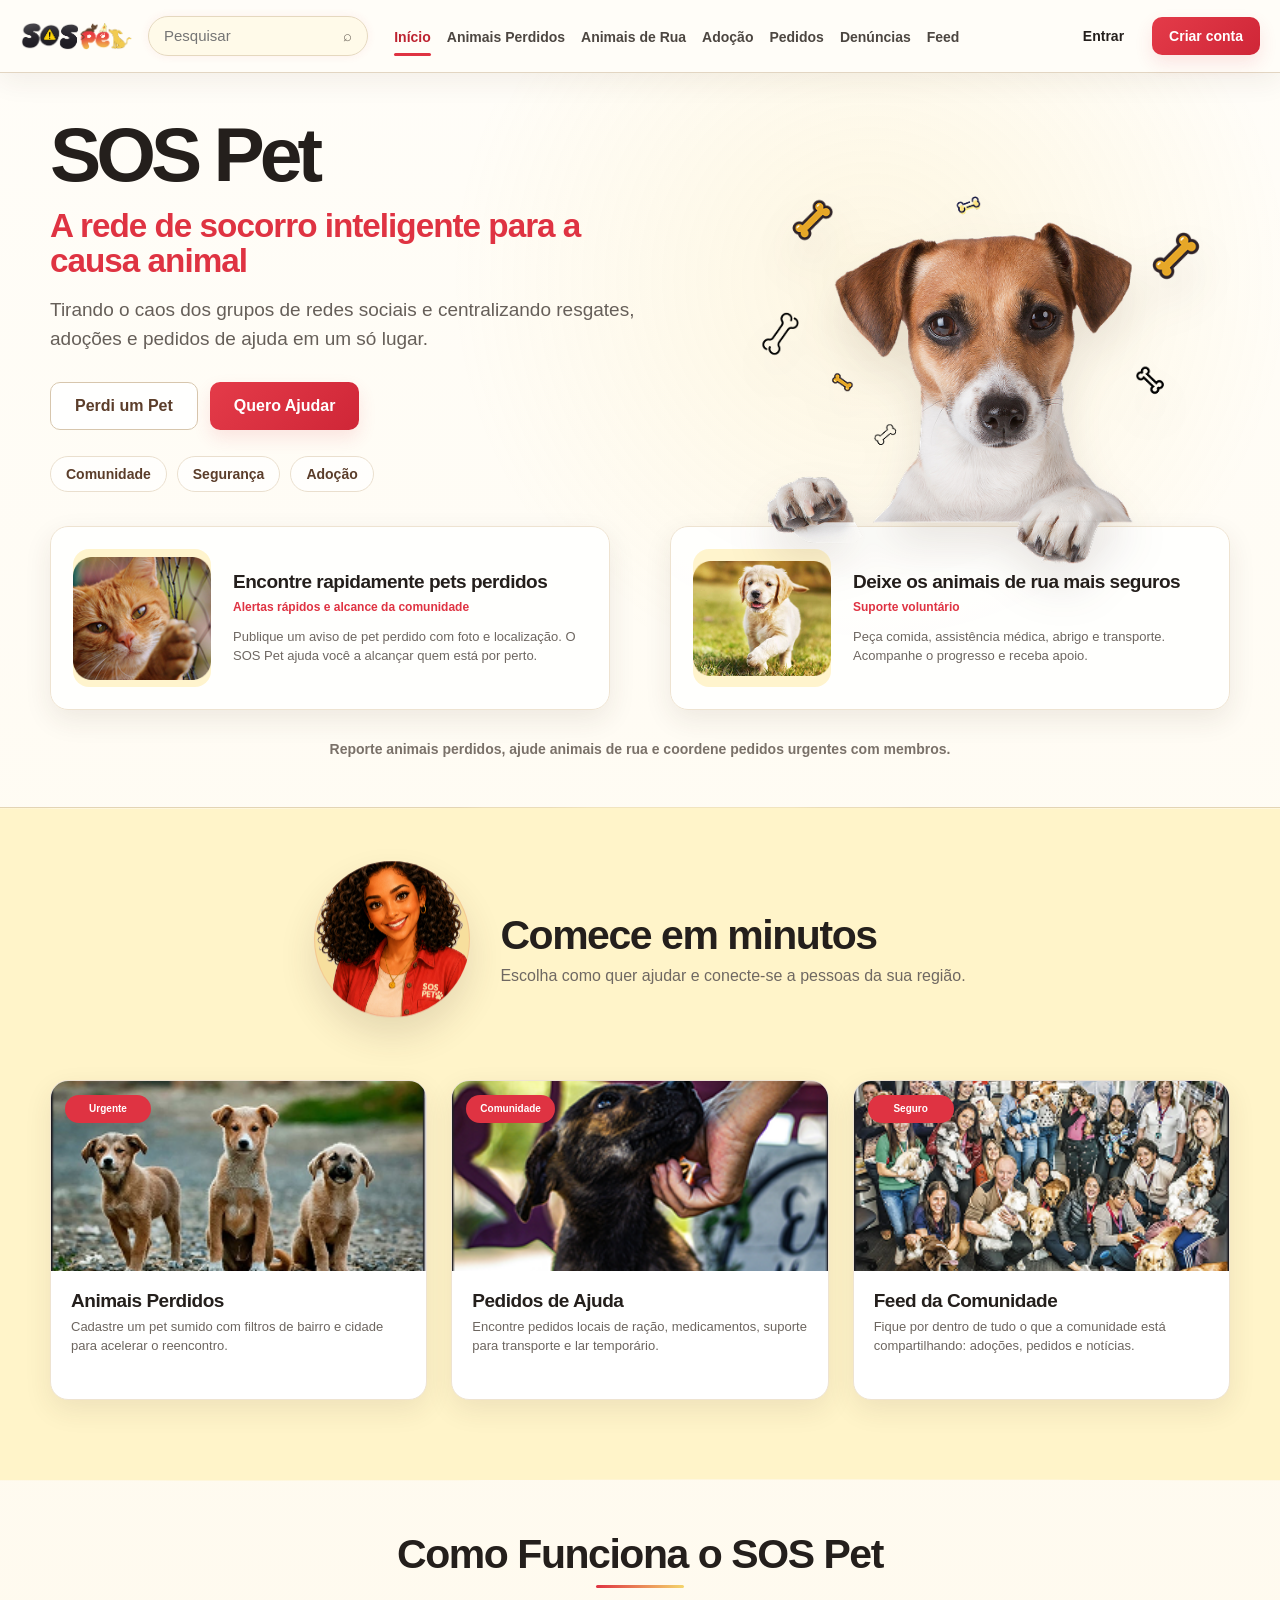
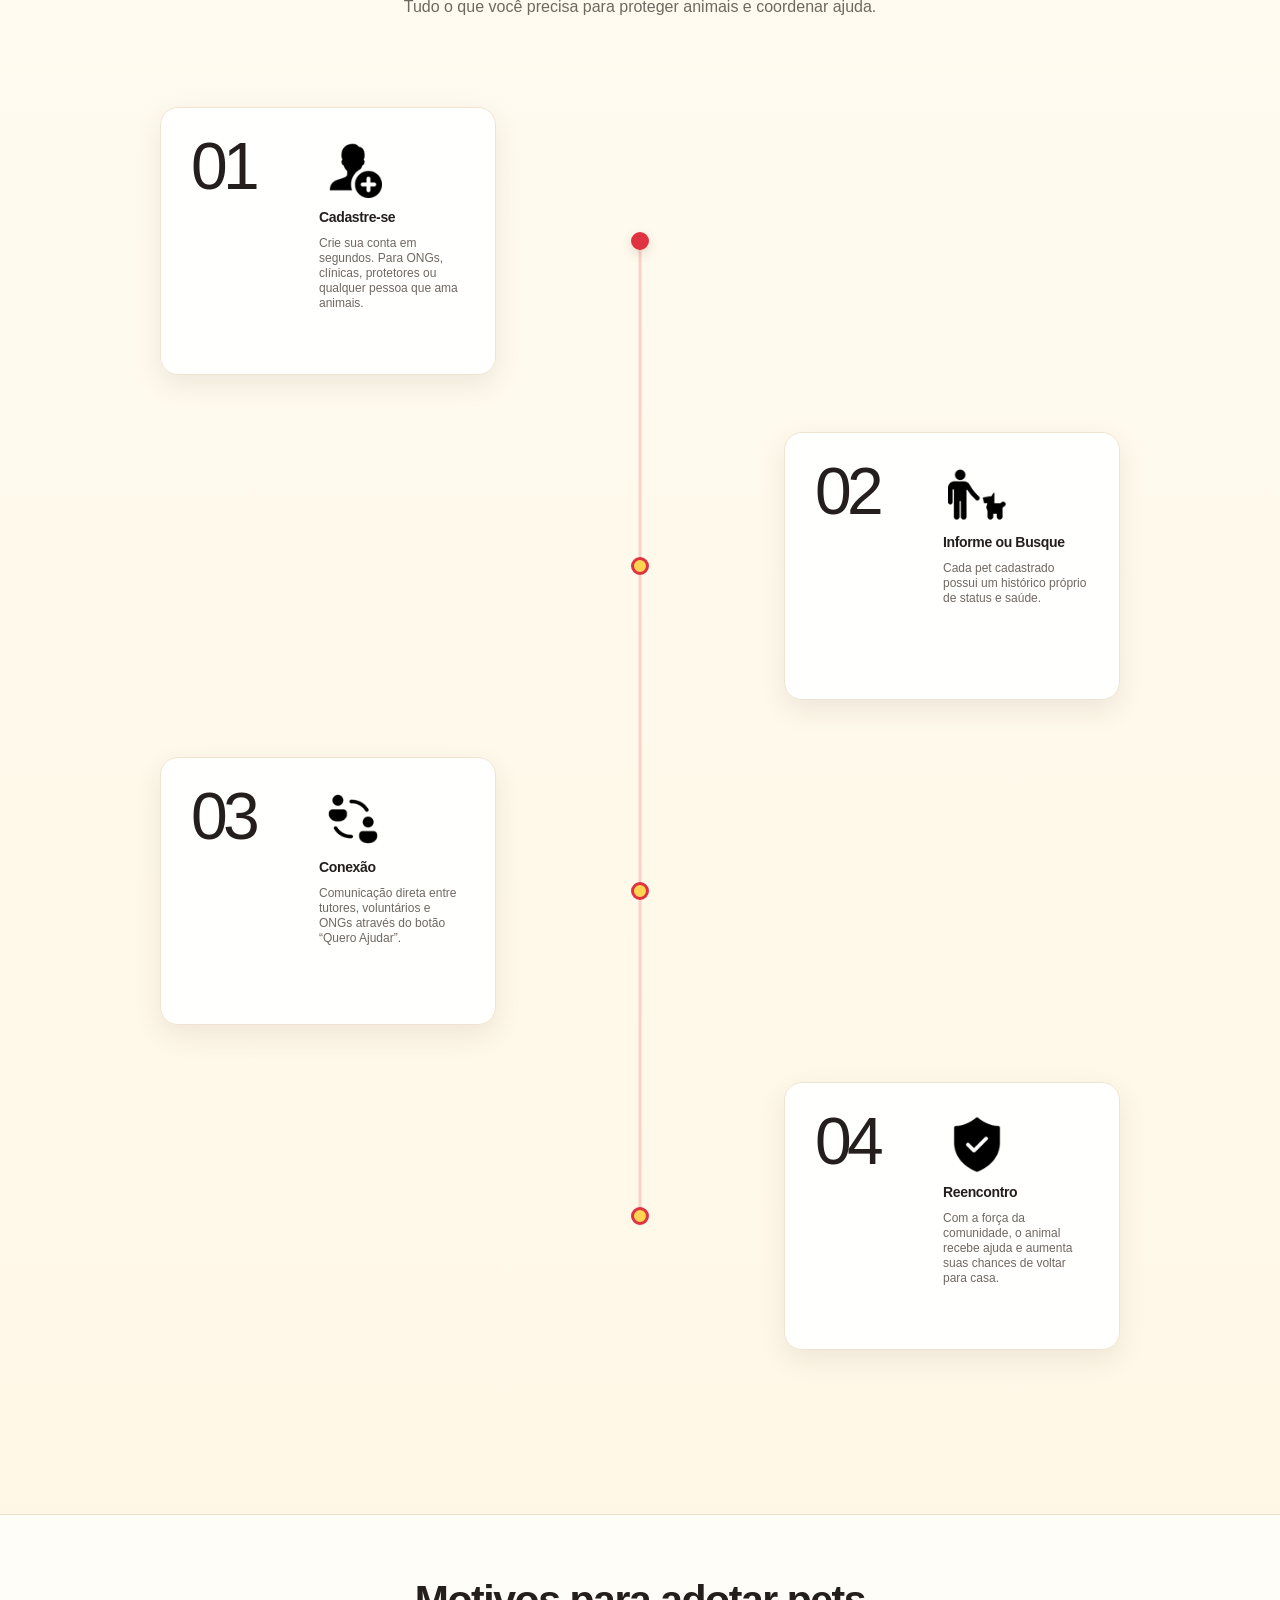
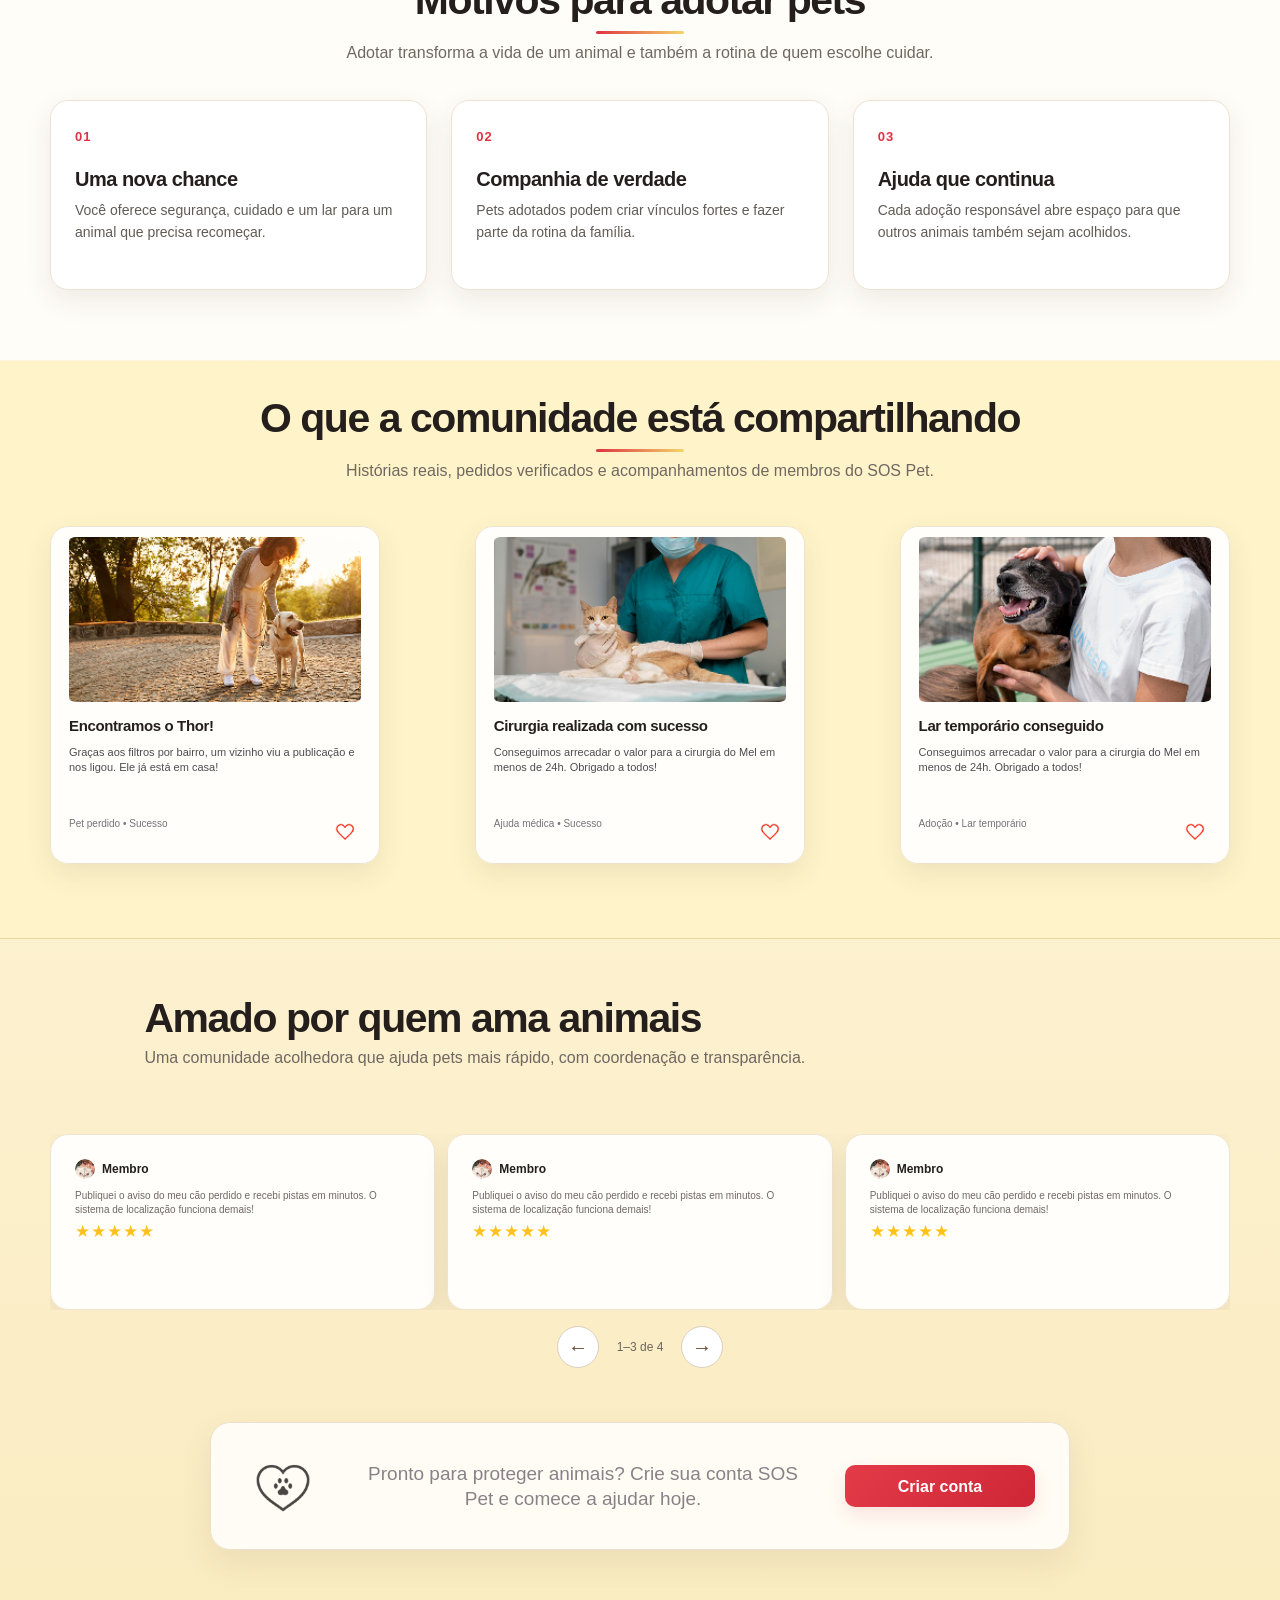
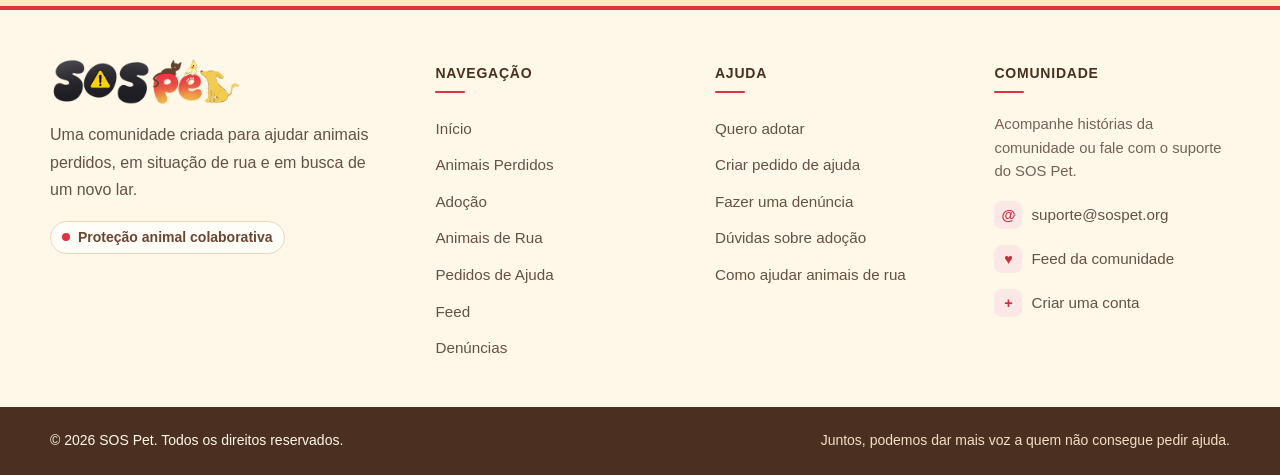
==== commit 933e6694: "Atualizações no projeto" ====
--- a/index.html
+++ b/index.html
@@ -18,6 +18,9 @@
     <link href="css/animacoes.css" rel="stylesheet" />
     <link href="css/profissional.css" rel="stylesheet" />
     <link href="css/icones.css" rel="stylesheet" />
+    <link href="css/responsividade.css" rel="stylesheet" />
+    <link href="css/experiencia.css" rel="stylesheet" />
+    <link href="css/footer.css" rel="stylesheet" />
   </head>
   <body data-page="home" data-root="">
     <a class="PularConteudo" href="#conteudo-principal">Pular para o conteúdo principal</a>
@@ -261,6 +264,31 @@
           </div>
         </div>
       </section>
+      <section class="MotivosAdocao" aria-labelledby="TituloMotivosAdocao">
+        <div class="LimiteConteudo">
+          <header class="CabecalhoSecao TextoCentralizado CabecalhoMotivosAdocao">
+            <h2 id="TituloMotivosAdocao">Motivos para adotar pets</h2>
+            <p>Adotar transforma a vida de um animal e também a rotina de quem escolhe cuidar.</p>
+          </header>
+          <div class="GradeMotivosAdocao">
+            <article class="CartaoMotivoAdocao">
+              <span class="NumeroMotivoAdocao" aria-hidden="true">01</span>
+              <h3>Uma nova chance</h3>
+              <p>Você oferece segurança, cuidado e um lar para um animal que precisa recomeçar.</p>
+            </article>
+            <article class="CartaoMotivoAdocao">
+              <span class="NumeroMotivoAdocao" aria-hidden="true">02</span>
+              <h3>Companhia de verdade</h3>
+              <p>Pets adotados podem criar vínculos fortes e fazer parte da rotina da família.</p>
+            </article>
+            <article class="CartaoMotivoAdocao">
+              <span class="NumeroMotivoAdocao" aria-hidden="true">03</span>
+              <h3>Ajuda que continua</h3>
+              <p>Cada adoção responsável abre espaço para que outros animais também sejam acolhidos.</p>
+            </article>
+          </div>
+        </div>
+      </section>
       <section class="Comunidade FundoComPadrao" id="AnimaisRua">
         <div class="LimiteConteudo">
           <header class="CabecalhoSecao TextoCentralizado">
@@ -386,10 +414,73 @@
         </div>
       </section>
     </main>
-    <footer class="FooterPadrao">
-      <img alt="Logo SOS Pet" src="assets/images/pedidos-de-ajuda/Logo.png" />
-      <p>SOS Pet © 2026 • Proteção animal colaborativa</p>
-      <p>Contato: suporte@sospet.org • Comunidade global com voluntários locais</p>
+    <footer class="FooterPadrao FooterCompleto" aria-label="Rodapé do SOS Pet">
+      <div class="FooterContainer">
+        <div class="FooterGrade">
+          <section class="FooterMarca" aria-label="Sobre o SOS Pet">
+            <a class="FooterLogoLink" href="index.html" aria-label="SOS Pet — página inicial">
+              <img class="FooterLogoImagem" alt="Logo SOS Pet" src="assets/images/home/LogoSOSPet.png" />
+            </a>
+            <p class="FooterDescricao">Uma comunidade criada para ajudar animais perdidos, em situação de rua e em busca de um novo lar.</p>
+            <span class="FooterSelo">Proteção animal colaborativa</span>
+          </section>
+
+          <nav class="FooterColuna" aria-label="Navegação do rodapé">
+            <h2 class="FooterTitulo">Navegação</h2>
+            <ul class="FooterLinks">
+              <li><a href="index.html#Inicio">Início</a></li>
+              <li><a href="pages/pets-perdidos.html">Animais Perdidos</a></li>
+              <li><a href="pages/adocao.html">Adoção</a></li>
+              <li><a href="pages/animais-de-rua.html">Animais de Rua</a></li>
+              <li><a href="pages/pedidos-de-ajuda.html">Pedidos de Ajuda</a></li>
+              <li><a href="pages/feed.html">Feed</a></li>
+              <li><a href="pages/denuncia.html">Denúncias</a></li>
+            </ul>
+          </nav>
+
+          <nav class="FooterColuna" aria-label="Links de ajuda">
+            <h2 class="FooterTitulo">Ajuda</h2>
+            <ul class="FooterLinks">
+              <li><a href="pages/adocao.html">Quero adotar</a></li>
+              <li><a href="pages/pedidos-de-ajuda.html">Criar pedido de ajuda</a></li>
+              <li><a href="pages/denuncia.html">Fazer uma denúncia</a></li>
+              <li><a href="pages/adocao.html#TituloFaqAdocao">Dúvidas sobre adoção</a></li>
+              <li><a href="pages/animais-de-rua.html#TituloFaqAnimais">Como ajudar animais de rua</a></li>
+            </ul>
+          </nav>
+
+          <section class="FooterColuna FooterComunidade" aria-labelledby="FooterComunidadeTituloHome">
+            <h2 class="FooterTitulo" id="FooterComunidadeTituloHome">Comunidade</h2>
+            <p class="FooterTextoComunidade">Acompanhe histórias da comunidade ou fale com o suporte do SOS Pet.</p>
+            <ul class="FooterContatoLista">
+              <li>
+                <a href="mailto:suporte@sospet.org">
+                  <span class="FooterIcone" aria-hidden="true">@</span>
+                  <span class="FooterContatoTexto">suporte@sospet.org</span>
+                </a>
+              </li>
+              <li>
+                <a href="pages/feed.html">
+                  <span class="FooterIcone" aria-hidden="true">♥</span>
+                  <span class="FooterContatoTexto">Feed da comunidade</span>
+                </a>
+              </li>
+              <li>
+                <a href="pages/cadastro.html">
+                  <span class="FooterIcone" aria-hidden="true">+</span>
+                  <span class="FooterContatoTexto">Criar uma conta</span>
+                </a>
+              </li>
+            </ul>
+          </section>
+        </div>
+      </div>
+      <div class="FooterBase">
+        <div class="FooterBaseConteudo">
+          <p>© 2026 SOS Pet. Todos os direitos reservados.</p>
+          <p>Juntos, podemos dar mais voz a quem não consegue pedir ajuda.</p>
+        </div>
+      </div>
     </footer>
     <script defer src="js/dados.js"></script>
     <script defer src="js/geral.js"></script>
--- a/css/global.css
+++ b/css/global.css
@@ -5,7 +5,6 @@
   --Vermelho: #e63946;
   --Marrom: #61442b;
   --VermelhoEscuro: #d83048;
-  --SombraVermelha: rgba(247, 43, 20, 0.581);
   --CorCreme: #fffaf0;
   --Amarelo: #faeecb;
   --CorFundo: linear-gradient(180deg, #fffefa 0%, #fff9ea 60%, #fff0c2 100%);
@@ -85,5 +84,5 @@
   min-height: 23px;
   padding: 0 25px;
   border-radius: 100px;
-  font-size: 11px;
+  font-size: 0.875rem;
 }
--- a/css/home.css
+++ b/css/home.css
@@ -363,6 +363,74 @@
   background-image: url(../assets/images/home/IconEtapa4.png);
 }
 
+.MotivosAdocao {
+  padding: 64px 0 70px;
+  border-top: 1px solid #eadfc8;
+  background: #fffdf8;
+}
+
+.CabecalhoMotivosAdocao {
+  max-width: 720px;
+  margin: 0 auto 36px;
+}
+
+.GradeMotivosAdocao {
+  display: grid;
+  grid-template-columns: repeat(3, minmax(0, 1fr));
+  gap: 24px;
+}
+
+.CartaoMotivoAdocao {
+  min-height: 190px;
+  padding: 24px;
+  border: 1px solid #eee3d1;
+  border-radius: 18px;
+  background: #fff;
+  box-shadow: 0 10px 28px rgba(61, 47, 28, 0.09);
+  transition: 180ms ease;
+}
+
+.CartaoMotivoAdocao:hover {
+  box-shadow: 0 16px 38px rgba(61, 47, 28, 0.15);
+  transform: translateY(-4px);
+}
+
+.NumeroMotivoAdocao {
+  display: inline-flex;
+  margin-bottom: 24px;
+  color: var(--Vermelho);
+  font-size: 13px;
+  font-weight: 800;
+  letter-spacing: 0.08em;
+}
+
+.CartaoMotivoAdocao h3 {
+  margin-bottom: 10px;
+  font-size: 20px;
+}
+
+.CartaoMotivoAdocao p {
+  margin: 0;
+  color: #625b55;
+  font-size: 14px;
+  line-height: 1.55;
+}
+
+@media (max-width: 760px) {
+  .MotivosAdocao {
+    padding: 48px 0 52px;
+  }
+
+  .GradeMotivosAdocao {
+    grid-template-columns: 1fr;
+    gap: 16px;
+  }
+
+  .CartaoMotivoAdocao {
+    min-height: 0;
+  }
+}
+
 .Comunidade {
   padding: 36px 0 74px;
   border-top: 1px solid #e0d0a3;
@@ -496,7 +564,12 @@
   width: 76px;
   height: 66px;
   border: 0;
-  border-radius: 50% 50% 45% 45%;
+  border-radius: 0;
+  background-image: url(../assets/images/home/PatinhaCardFinal.png);
+  background-position: center;
+  background-repeat: no-repeat;
+  background-size: contain;
+  opacity: 0.72;
 }
 
 .ChamadaFinal p {
@@ -562,10 +635,12 @@
   position: relative !important;
   height: 350px !important;
   overflow: visible !important;
+  z-index: 8 !important;
 }
 
 .CachorroInicio {
   position: relative !important;
+  z-index: 9 !important;
   bottom: auto !important;
   width: 92% !important;
   height: 150.5% !important;
@@ -578,8 +653,8 @@
   grid-template-columns: 1fr 1fr !important;
   gap: 60px !important;
   margin-top: 6px !important;
-  position: static !important;
-  z-index: auto !important;
+  position: relative !important;
+  z-index: 1 !important;
 }
 
 .Inicio {
@@ -587,6 +662,8 @@
 }
 
 .GradeInicio {
+  position: relative !important;
+  z-index: 7 !important;
   min-height: 330px !important;
   align-items: start !important;
 }
--- a/css/navbar.css
+++ b/css/navbar.css
@@ -71,12 +71,7 @@
   border-radius: 999px;
   background: var(--AmareloNavbar);
   color: #746c61;
-  font-size: 12px;
-}
-
-.CampoBusca:focus-within {
-  border-color: var(--Vermelho);
-  box-shadow: 0 0 0 3px rgba(230, 57, 70, 0.14);
+  font-size: 0.9375rem;
 }
 
 .CampoBusca input {
@@ -106,7 +101,7 @@
   background-repeat: no-repeat;
   background-size: 0 2px;
   color: var(--Preto);
-  font-size: 11px;
+  font-size: 0.875rem;
   font-weight: 700;
   white-space: nowrap;
   transition: background-size 220ms ease,
@@ -134,7 +129,7 @@
   justify-content: center;
   border: 2px solid var(--Vermelho);
   border-radius: 999px;
-  font-size: 11px;
+  font-size: 0.875rem;
   font-weight: 700;
   transition: 160ms ease;
 }
@@ -218,7 +213,7 @@
   border-radius: 999px;
   background: #fff;
   color: #61442b;
-  font-size: 11px;
+  font-size: 0.875rem;
   font-weight: 700;
 }
 
@@ -259,7 +254,7 @@
     padding: 12px 14px;
     border-radius: 8px;
     background-position: left 14px bottom 7px;
-    font-size: 13px;
+    font-size: 0.875rem;
   }
 
   .MenuPrincipal a:hover, .MenuPrincipal a.Ativo, .MenuPrincipal a[aria-current="page"] {
@@ -347,7 +342,7 @@
 body > .FooterPadrao p {
   margin: 0;
   color: #6f6f6f;
-  font-size: 12px;
+  font-size: 0.875rem;
   line-height: 1.5;
   text-align: center;
 }
--- a/css/interacoes.css
+++ b/css/interacoes.css
@@ -24,11 +24,6 @@
 
 [hidden] {
   display: none !important;
-}
-
-:focus-visible {
-  outline: 3px solid var(--sos-vermelho);
-  outline-offset: 3px;
 }
 
 .PularConteudo {
@@ -52,7 +47,7 @@
   min-height: 22px;
   margin: 0;
   color: #b4232d;
-  font-size: 13px;
+  font-size: 0.9375rem;
   font-weight: 600;
   text-align: center;
 }
@@ -64,7 +59,7 @@
 .LinkAlternativo {
   margin-top: 14px;
   color: #61442b;
-  font-size: 13px;
+  font-size: 0.9375rem;
   text-align: center;
 }
 
@@ -132,7 +127,7 @@
   display: grid;
   gap: 6px;
   color: var(--sos-marrom);
-  font-size: 13px;
+  font-size: 1rem;
   font-weight: 700;
 }
 
@@ -181,7 +176,7 @@
 .ResultadoBusca span {
   margin-top: 3px;
   color: #6f675f;
-  font-size: 12px;
+  font-size: 0.875rem;
 }
 
 .ToastSOS {
@@ -195,7 +190,7 @@
   color: #fff;
   background: #1e1e24;
   box-shadow: 0 12px 32px rgba(30, 30, 36, 0.24);
-  font-size: 13px;
+  font-size: 0.9375rem;
   opacity: 0;
   transform: translateY(14px);
   transition: 180ms ease;
@@ -268,24 +263,26 @@
 }
 
 .Categoria[aria-pressed="true"], .Botao1[aria-pressed="true"] {
-  border-color: var(--sos-vermelho) !important;
-  box-shadow: 0 0 0 3px rgba(230, 57, 70, 0.13);
+  border-color: var(--sos-vermelho);
+  box-shadow: var(--SombraBotao);
 }
 
 .AcoesCartaoAnimal {
   display: flex;
   gap: 8px;
-  padding: 0 14px 14px;
+  padding: 0;
+  flex-wrap: wrap;
 }
 
 .AcoesCartaoAnimal button {
-  min-height: 34px;
-  padding: 0 10px;
+  min-height: 44px;
+  padding: 0 12px;
+  flex: 1 1 130px;
   border: 1px solid var(--sos-vermelho);
   border-radius: 8px;
   background: #fff;
   color: var(--sos-vermelho);
-  font-size: 10px;
+  font-size: 1rem;
   font-weight: 700;
 }
 
@@ -442,36 +439,6 @@
   }
 }
 
-body[data-page="home"].AnimacoesHomeProntas .Etapa .CartaoEtapa, body[data-page="home"].AnimacoesHomeProntas .Etapa .MarcadorLinhaTempo {
-  opacity: 0;
-  transition: opacity 650ms ease,
-    transform 650ms cubic-bezier(0.22, 1, 0.36, 1);
-}
-
-body[data-page="home"].AnimacoesHomeProntas .EtapaEsquerda .CartaoEtapa {
-  transform: translate3d(-58px, 20px, 0) scale(0.97);
-}
-
-body[data-page="home"].AnimacoesHomeProntas .EtapaDireita .CartaoEtapa {
-  transform: translate3d(58px, 20px, 0) scale(0.97);
-}
-
-body[data-page="home"].AnimacoesHomeProntas .Etapa .MarcadorLinhaTempo {
-  transform: scale(0.25);
-  transition-delay: 160ms;
-}
-
-body[data-page="home"].AnimacoesHomeProntas .Etapa.EtapaVisivel .CartaoEtapa, body[data-page="home"].AnimacoesHomeProntas .Etapa.EtapaVisivel .MarcadorLinhaTempo {
-  opacity: 1;
-  transform: translate3d(0, 0, 0) scale(1);
-}
-
-body[data-page="home"].AnimacoesHomeProntas .LinhaEtapas {
-  transform: translateX(-50%) scaleY(var(--ProgressoLinha, 0));
-  transform-origin: center top;
-  will-change: transform;
-}
-
 .ControlesCarrossel button:not(:disabled):hover {
   border-color: var(--sos-vermelho);
   color: var(--sos-vermelho);
@@ -489,21 +456,14 @@
 }
 
 @media (max-width: 680px) {
-  body[data-page="home"].AnimacoesHomeProntas .EtapaEsquerda .CartaoEtapa, body[data-page="home"].AnimacoesHomeProntas .EtapaDireita .CartaoEtapa {
-    transform: translate3d(0, 34px, 0) scale(0.98);
-  }
-
-  body[data-page="home"].AnimacoesHomeProntas .Etapa.EtapaVisivel .CartaoEtapa {
-    transform: translate3d(0, 0, 0) scale(1);
-  }
-
   .GradeDepoimentos.CarrosselAtivo .CartaoDepoimento {
     min-width: 100%;
   }
 }
 
 @media (prefers-reduced-motion: reduce) {
-  body[data-page="home"].AnimacoesHomeProntas .Etapa .CartaoEtapa, body[data-page="home"].AnimacoesHomeProntas .Etapa .MarcadorLinhaTempo, .GradeDepoimentos.CarrosselAtivo, .ControlesCarrossel button {
+  .GradeDepoimentos.CarrosselAtivo,
+  .ControlesCarrossel button {
     transition: none;
   }
 }
@@ -512,7 +472,7 @@
   min-height: 18px;
   margin: 0;
   color: #b4232f;
-  font-size: 12px;
+  font-size: 0.875rem;
   font-weight: 700;
 }
 
@@ -621,7 +581,7 @@
   min-height: 30px;
   margin-top: 8px;
   padding: 0 10px;
-  font-size: 11px;
+  font-size: 0.875rem;
 }
 
 .ListaPetsModal article {
@@ -699,7 +659,7 @@
   border-radius: 10px;
   color: #61442b;
   background: #fff8df;
-  font-size: 12px;
+  font-size: 0.875rem;
   line-height: 1.55;
 }
 
@@ -716,7 +676,7 @@
   align-items: center;
   justify-content: space-between;
   color: #665d54;
-  font-size: 12px;
+  font-size: 0.875rem;
 }
 
 .BarraResultadoFeed p, .BarraResultadoPedidos p {
@@ -730,7 +690,7 @@
   border-radius: 999px;
   background: #fff;
   color: #61442b;
-  font-size: 11px;
+  font-size: 0.875rem;
   font-weight: 700;
   white-space: nowrap;
 }
@@ -750,7 +710,7 @@
   border-radius: 999px;
   color: #61442b;
   background: #fffdf7;
-  font-size: 10px;
+  font-size: 0.875rem;
   font-weight: 700;
   white-space: nowrap;
 }
@@ -794,7 +754,7 @@
 }
 
 .post-actions .action strong {
-  font-size: 12px;
+  font-size: 0.875rem;
 }
 
 .FormularioComPrevia {
@@ -809,7 +769,7 @@
 .TituloPrevia {
   margin: 0 0 8px;
   color: #61442b;
-  font-size: 13px;
+  font-size: 0.9375rem;
   font-weight: 800;
 }
 
@@ -834,20 +794,20 @@
   border-radius: 999px;
   color: #b4232f;
   background: #ffd8dc;
-  font-size: 10px;
+  font-size: 0.875rem;
   font-weight: 800;
 }
 
 .CartaoPrevia small, .CartaoPrevia em {
   color: #756c64;
-  font-size: 11px;
+  font-size: 0.875rem;
   font-style: normal;
 }
 
 .CartaoPrevia p {
   margin: 0;
   color: #2d2925;
-  font-size: 12px;
+  font-size: 0.9375rem;
 }
 
 .CartaoPrevia img {
@@ -864,7 +824,7 @@
 
 .EstadoVazioFeed span, .EstadoVazioPedidos span, .SemComentarios span {
   color: #756c64;
-  font-size: 12px;
+  font-size: 0.875rem;
 }
 
 .LinkComoBotao {
@@ -938,7 +898,7 @@
   border-radius: 999px;
   color: #61442b;
   background: #fff;
-  font-size: 12px;
+  font-size: 0.9375rem;
   font-weight: 700;
 }
 
@@ -974,7 +934,7 @@
 .EstadoVazioPerfil p {
   margin: 4px 0 0;
   color: #756c64;
-  font-size: 12px;
+  font-size: 0.875rem;
 }
 
 .Cartao {
--- a/css/animacoes.css
+++ b/css/animacoes.css
@@ -1,14 +1,36 @@
 :root {
   --tempo-rapido: 160ms;
-  --tempo-suave: 420ms;
+  --tempo-medio: 520ms;
+  --tempo-longo: 720ms;
   --movimento-suave: cubic-bezier(0.22, 1, 0.36, 1);
 }
 
+html {
+  scroll-behavior: smooth;
+}
+
 body {
-  animation: entradaPagina 460ms var(--movimento-suave) both;
-}
-
-:where(a, button, input, select, textarea, .Botao, .Midia) {
+  overflow-x: hidden;
+  animation: entradaPagina 260ms ease both;
+}
+
+body.IntroducaoAtiva {
+  overflow: hidden;
+}
+
+.TextoLeitorTela {
+  position: absolute !important;
+  width: 1px !important;
+  height: 1px !important;
+  padding: 0 !important;
+  margin: -1px !important;
+  overflow: hidden !important;
+  clip: rect(0, 0, 0, 0) !important;
+  white-space: nowrap !important;
+  border: 0 !important;
+}
+
+:where(a, button, input, select, textarea, .Botao) {
   transition-duration: var(--tempo-rapido);
   transition-timing-function: ease;
 }
@@ -21,44 +43,243 @@
   transition-property: border-color, box-shadow, background-color;
 }
 
-:where(.Midia, img) {
-  transition: transform 260ms var(--movimento-suave), filter 260ms ease;
-}
-
 :where(button:not(:disabled), a.Botao, a.LinkComoBotao):active {
   transform: scale(0.98);
 }
 
-:where( .CartaoDestaque, .CartaoServico, .Cartao, .CartaoAnimal, .CartaoDepoimento, .CartaoEtapa, .CartaoHistoria, .CartaoPrioridade, .CardAdocao, .card-adocao, .card-animais, .card-pedido, .pet-card, .horizontal-card, .post, .profile-card, .ResultadoBusca ) {
-  transition: transform 260ms var(--movimento-suave), box-shadow 260ms ease,
-    border-color 260ms ease;
+:where(
+    .CartaoDestaque,
+    .CartaoServico,
+    .CartaoAnimal,
+    .CartaoHistoria,
+    .CartaoPrioridade,
+    .CardAdocao,
+    .card-adocao,
+    .card-animais,
+    .card-pedido,
+    .pet-card,
+    .horizontal-card,
+    .post,
+    .profile-card
+  ) {
+  transition: transform 240ms ease, box-shadow 240ms ease, border-color 200ms ease;
 }
 
 @media (hover: hover) {
-  :where( .CartaoDestaque, .CartaoServico, .Cartao, .CartaoAnimal, .CartaoDepoimento, .CartaoEtapa, .CartaoHistoria, .CartaoPrioridade, .CardAdocao, .card-adocao, .card-animais, .card-pedido, .pet-card, .horizontal-card, .post, .profile-card, .ResultadoBusca ):hover {
-    transform: translateY(-4px);
-  }
-
-  :where( .CartaoDestaque, .CartaoServico, .CartaoAnimal, .CardAdocao, .card-adocao, .card-animais, .card-pedido, .pet-card, .horizontal-card, .post ):hover :where(img, .Midia) {
-    transform: scale(1.015);
-  }
-}
-
-.ComAnimacao .RevelarSuave {
+  :where(
+      .CartaoDestaque,
+      .CartaoServico,
+      .CartaoAnimal,
+      .CartaoHistoria,
+      .CartaoPrioridade,
+      .CardAdocao,
+      .card-adocao,
+      .card-animais,
+      .card-pedido,
+      .pet-card,
+      .horizontal-card,
+      .post,
+      .profile-card
+    ):hover {
+    transform: translateY(-3px);
+  }
+}
+
+.ComAnimacao .HeroAnimado {
   opacity: 0;
-  translate: 0 18px;
-  transition: opacity var(--tempo-suave) var(--movimento-suave),
-    translate var(--tempo-suave) var(--movimento-suave);
-  transition-delay: var(--atraso-animacao, 0ms);
-}
-
-.ComAnimacao .RevelarSuave.Apareceu {
+  transform: translateY(18px) scale(0.992);
+  transition: opacity var(--tempo-longo) ease, transform var(--tempo-longo) var(--movimento-suave);
+}
+
+.ComAnimacao .HeroAnimado.HeroVisivel {
   opacity: 1;
-  translate: 0 0;
+  transform: translateY(0) scale(1);
+}
+
+.ComAnimacao .RevelarRolagem {
+  opacity: 0;
+  transform: translateY(20px);
+  transition: opacity var(--tempo-medio) ease, transform var(--tempo-medio) var(--movimento-suave);
+}
+
+.ComAnimacao .RevelarRolagem.Apareceu {
+  opacity: 1;
+  transform: translateY(0);
+}
+
+.ParallaxSuave:not(.CachorroInicio) {
+  transform: translate3d(0, var(--parallax-y, 0), 0);
+  will-change: transform;
+}
+
+.IntroducaoSOS {
+  position: fixed;
+  inset: 0;
+  z-index: 10000;
+  display: grid;
+  place-items: center;
+  background: #fffaf0;
+  pointer-events: none;
+  animation: saidaIntroducao 260ms ease 760ms forwards;
+}
+
+.MarcaIntroducao {
+  display: grid;
+  width: min(68vw, 290px);
+  justify-items: center;
+  opacity: 0;
+  transform: translateY(8px) scale(0.985);
+  animation: entradaMarcaIntroducao 460ms var(--movimento-suave) 70ms forwards;
+}
+
+.LogoIntroducao,
+.LogoTransicaoPagina {
+  display: block;
+  width: 100%;
+  aspect-ratio: 490 / 126;
+  background: url(../assets/images/home/LogoSOSPet.png) center / contain no-repeat;
+}
+
+.DetalheIntroducao {
+  display: block;
+  width: 54px;
+  height: 3px;
+  margin-top: 12px;
+  overflow: hidden;
+  border-radius: 999px;
+  background: var(--Vermelho);
+  transform: scaleX(0);
+  animation: detalheIntroducao 300ms var(--movimento-suave) 340ms forwards;
+}
+
+.TransicaoPagina {
+  position: fixed;
+  inset: 0;
+  z-index: 12000;
+  display: grid;
+  place-items: center;
+  visibility: hidden;
+  background: rgba(255, 250, 240, 0.9);
+  opacity: 0;
+  pointer-events: none;
+  transition: opacity 140ms ease, visibility 140ms ease;
+}
+
+body.TransicaoPaginaAtiva {
+  cursor: wait;
+}
+
+body.TransicaoPaginaAtiva .TransicaoPagina {
+  visibility: visible;
+  opacity: 1;
+  pointer-events: auto;
+}
+
+.MarcaTransicaoPagina {
+  display: grid;
+  width: min(48vw, 176px);
+  justify-items: center;
+  gap: 10px;
+}
+
+.LinhaTransicaoPagina {
+  position: relative;
+  display: block;
+  width: 68px;
+  height: 3px;
+  overflow: hidden;
+  border-radius: 999px;
+  background: rgba(223, 51, 66, 0.16);
+}
+
+.LinhaTransicaoPagina::after {
+  content: "";
+  position: absolute;
+  inset: 0;
+  border-radius: inherit;
+  background: var(--Vermelho);
+  transform: translateX(-105%);
+  animation: carregarTransicao 720ms var(--movimento-suave) infinite;
+}
+
+button.Carregando,
+input[type="submit"].Carregando {
+  position: relative;
+  color: transparent !important;
+  pointer-events: none;
+  cursor: wait;
+}
+
+button.Carregando > *,
+input[type="submit"].Carregando > * {
+  visibility: hidden;
+}
+
+button.Carregando::after,
+input[type="submit"].Carregando::after {
+  content: "";
+  position: absolute;
+  top: 50%;
+  left: 50%;
+  width: 17px;
+  height: 17px;
+  margin: -8.5px 0 0 -8.5px;
+  border: 2px solid rgba(255, 255, 255, 0.45);
+  border-top-color: #fff;
+  border-radius: 50%;
+  animation: girarLoading 650ms linear infinite;
+}
+
+.BotaoRedeSocial.Carregando::after {
+  border-color: rgba(107, 74, 52, 0.22);
+  border-top-color: var(--Marrom);
+}
+
+body[data-page="home"] .AreaEtapas > .LinhaEtapas.LinhaAnimada {
+  bottom: auto;
+  display: block;
+  overflow: hidden;
+  border-radius: 999px;
+  background: rgba(223, 51, 66, 0.2);
+  opacity: 1;
+  visibility: visible;
+  transform-origin: top center;
+}
+
+body[data-page="home"] .AreaEtapas > .LinhaEtapas.LinhaAnimada::after {
+  content: none;
+}
+
+body[data-page="home"] .PreenchimentoLinhaEtapas {
+  position: absolute;
+  inset: 0;
+  display: block;
+  border-radius: inherit;
+  background: var(--Vermelho);
+  transform: scaleY(0);
+  transform-origin: top center;
+  will-change: transform;
+}
+
+body[data-page="home"] .MarcadorLinhaTempo {
+  transition: background-color 220ms ease, box-shadow 220ms ease;
+}
+
+body[data-page="home"] .MarcadorLinhaTempo.MarcadorAtivo {
+  background: var(--Vermelho);
+  box-shadow: 0 4px 12px rgba(72, 50, 33, 0.16);
+}
+
+.Cabecalho {
+  transition: box-shadow 220ms ease, background-color 220ms ease;
+}
+
+.Cabecalho.NavCompacto {
+  box-shadow: 0 8px 22px rgba(30, 30, 36, 0.09);
 }
 
 .AnimacaoNova {
-  animation: entradaItem 360ms var(--movimento-suave) both;
+  animation: entradaItem 380ms var(--movimento-suave) both;
 }
 
 .DialogoSOS[open] {
@@ -66,11 +287,11 @@
 }
 
 .DialogoSOS[open]::backdrop {
-  animation: mostrarFundo 220ms ease both;
+  animation: mostrarFundo 180ms ease both;
 }
 
 .ToastSOS.Mostrar {
-  animation: mostrarAviso 300ms var(--movimento-suave) both;
+  animation: mostrarAviso 280ms var(--movimento-suave) both;
 }
 
 @media (max-width: 1180px) {
@@ -79,16 +300,21 @@
     visibility: hidden;
     opacity: 0;
     pointer-events: none;
-    transform: translateY(-8px) scale(0.98);
+    transform: translateY(-8px);
     transform-origin: top right;
-    transition: opacity 200ms ease, transform 240ms var(--movimento-suave), visibility 200ms;
+    transition: opacity 180ms ease, transform 220ms var(--movimento-suave), visibility 180ms;
   }
 
   .MenuPrincipal.MenuAberto {
     visibility: visible;
     opacity: 1;
     pointer-events: auto;
-    transform: translateY(0) scale(1);
+    transform: translateY(0);
+  }
+
+  .MenuPrincipal.MenuAberto a {
+    animation: entradaLinkMenu 260ms var(--movimento-suave) both;
+    animation-delay: calc(var(--indice-menu, 0) * 28ms);
   }
 
   .FundoMenuMobile {
@@ -96,7 +322,7 @@
     visibility: hidden;
     opacity: 0;
     pointer-events: none;
-    transition: opacity 200ms ease, visibility 200ms;
+    transition: opacity 180ms ease, visibility 180ms;
   }
 
   .FundoMenuMobile.Mostrar {
@@ -106,34 +332,136 @@
   }
 }
 
+main.ComTrilhaAmarela {
+  position: relative;
+  isolation: isolate;
+}
+
+.TrilhaAmarelaScroll {
+  position: absolute;
+  z-index: 0;
+  overflow: visible;
+  pointer-events: none;
+}
+
+.TrilhaAmarelaScroll svg {
+  display: block;
+  width: 100%;
+  height: 100%;
+  overflow: visible;
+}
+
+.FaixaAmarela {
+  fill: none;
+  stroke: #f4d56b;
+  stroke-width: clamp(38px, 5vw, 68px);
+  stroke-linecap: round;
+  stroke-linejoin: round;
+  opacity: 0.25;
+  vector-effect: non-scaling-stroke;
+  will-change: stroke-dashoffset;
+}
+
+main.ComTrilhaAmarela > :not(.TrilhaAmarelaScroll) {
+  position: relative;
+  z-index: 1;
+}
+
+.SecaoOrganica {
+  position: relative;
+  isolation: isolate;
+  overflow: visible;
+  border-color: transparent;
+  background-color: transparent !important;
+  background-image: none !important;
+}
+
+.FundoOndaSecao {
+  position: absolute;
+  left: 0;
+  z-index: 0;
+  display: block;
+  width: 100%;
+  overflow: visible;
+  pointer-events: none;
+}
+
+.FormaOndaSecao {
+  fill: var(--fundo-organico, #fff4c9);
+}
+
+.SecaoOrganica > :not(.FundoOndaSecao) {
+  position: relative;
+  z-index: 1;
+}
+
+@media (max-width: 900px), (hover: none) {
+  .ComAnimacao .HeroAnimado,
+  .ComAnimacao .RevelarRolagem {
+    transform: translateY(12px);
+  }
+
+  .ParallaxSuave {
+    transform: none;
+  }
+
+  .TrilhaAmarelaScroll {
+    display: none;
+  }
+}
+
 @keyframes entradaPagina {
+  from { opacity: 0; }
+  to { opacity: 1; }
+}
+
+@keyframes entradaMarcaIntroducao {
   from {
     opacity: 0;
-  }
-
+    transform: translateY(8px) scale(0.985);
+  }
   to {
     opacity: 1;
-  }
+    transform: translateY(0) scale(1);
+  }
+}
+
+@keyframes detalheIntroducao {
+  from { transform: scaleX(0); }
+  to { transform: scaleX(1); }
+}
+
+@keyframes saidaIntroducao {
+  from { opacity: 1; }
+  to { opacity: 0; }
+}
+
+@keyframes carregarTransicao {
+  0% { transform: translateX(-105%); }
+  55%,
+  100% { transform: translateX(105%); }
+}
+
+@keyframes girarLoading {
+  to { transform: rotate(360deg); }
 }
 
 @keyframes entradaItem {
   from {
     opacity: 0;
-    translate: 0 12px;
-  }
-
+    transform: translateY(12px) scale(0.99);
+  }
   to {
     opacity: 1;
-    translate: 0 0;
+    transform: translateY(0) scale(1);
   }
 }
 
 @keyframes abrirDialogo {
   from {
     opacity: 0;
-    transform: translate(-50%, calc(-50% + 18px)) scale(0.97);
-  }
-
+    transform: translate(-50%, calc(-50% + 12px)) scale(0.98);
+  }
   to {
     opacity: 1;
     transform: translate(-50%, -50%) scale(1);
@@ -141,24 +469,29 @@
 }
 
 @keyframes mostrarFundo {
-  from {
-    opacity: 0;
-  }
-
-  to {
-    opacity: 1;
-  }
+  from { opacity: 0; }
+  to { opacity: 1; }
 }
 
 @keyframes mostrarAviso {
   from {
     opacity: 0;
-    transform: translateY(16px) scale(0.98);
-  }
-
+    transform: translateY(12px);
+  }
   to {
     opacity: 1;
-    transform: translateY(0) scale(1);
+    transform: translateY(0);
+  }
+}
+
+@keyframes entradaLinkMenu {
+  from {
+    opacity: 0;
+    transform: translateX(8px);
+  }
+  to {
+    opacity: 1;
+    transform: translateX(0);
   }
 }
 
@@ -167,7 +500,9 @@
     scroll-behavior: auto;
   }
 
-  *, *::before, *::after {
+  *,
+  *::before,
+  *::after {
     scroll-behavior: auto !important;
     animation-duration: 1ms !important;
     animation-iteration-count: 1 !important;
@@ -175,8 +510,34 @@
     transition-delay: 0ms !important;
   }
 
-  .ComAnimacao .RevelarSuave {
-    opacity: 1;
-    translate: none;
-  }
-}
+  .ComAnimacao .HeroAnimado,
+  .ComAnimacao .RevelarRolagem {
+    opacity: 1;
+    transform: none;
+  }
+
+  .IntroducaoSOS,
+  .TrilhaAmarelaScroll,
+  .FundoOndaSecao {
+    display: none;
+  }
+
+  .SecaoOrganica {
+    background-color: var(--fundo-organico, #fff4c9) !important;
+  }
+
+  .ParallaxSuave {
+    transform: none;
+  }
+
+  body[data-page="home"] .PreenchimentoLinhaEtapas {
+    transform: scaleY(1) !important;
+  }
+}
+
+@media (max-width: 720px) {
+  body[data-page="home"] .AreaEtapas > .LinhaEtapas.LinhaAnimada,
+  body[data-page="home"] .MarcadorLinhaTempo {
+    display: none !important;
+  }
+}
--- a/css/profissional.css
+++ b/css/profissional.css
@@ -14,13 +14,23 @@
   --Raio: 18px;
   --RaioPequeno: 11px;
   --LarguraConteudo: 1180px;
+  --BordaCardInterno: #eee3d1;
+  --SombraCardInterno: 0 10px 28px rgba(61, 47, 28, 0.09);
+  --SombraCardInternoHover: 0 16px 38px rgba(61, 47, 28, 0.15);
+  --SombraFiltro: 0 0 12px rgba(223, 51, 66, 0.07);
+  --SombraInterface: 0 0 10px rgba(223, 51, 66, 0.07);
+  --SombraInterfaceFoco: 0 0 13px rgba(223, 51, 66, 0.11);
+  --SombraBotao: 0 8px 18px rgba(223, 51, 66, 0.12);
+  --SombraBotaoHover: 0 10px 22px rgba(223, 51, 66, 0.16);
+  --FocoAcessivel: rgba(91, 61, 42, 0.34);
+  --FocoAcessivelSuave: rgba(91, 61, 42, 0.12);
 }
 
 html {
   scroll-behavior: smooth;
 }
 
-body, button, input, select, textarea {
+body, button, input:not(:where(.BuscaGlobal, .BuscaAdocaoCampo, .BuscaPerdidos, .BuscaHero)), select, textarea {
   font-family: "Segoe UI", Inter, Roboto, Helvetica, Arial, sans-serif;
 }
 
@@ -36,8 +46,8 @@
   background: var(--Vermelho);
 }
 
-:focus-visible {
-  outline: 3px solid rgba(223, 51, 66, 0.28);
+:focus-visible:not(:where(input, select, textarea, .BuscaGlobal, .BuscaAdocaoCampo, .BuscaPerdidos, .BuscaHero)) {
+  outline: 3px solid var(--FocoAcessivel);
   outline-offset: 3px;
 }
 
@@ -70,18 +80,18 @@
   border: 0;
   border-radius: 10px;
   background: linear-gradient(135deg, #e43b49, #cf2637);
-  box-shadow: 0 8px 20px rgba(223, 51, 66, 0.2);
+  box-shadow: var(--SombraBotao);
   color: #fff;
   font-weight: 750;
 }
 
 .Botao:hover, .BotaoModal:hover, .BotaoDicasAdocao:hover, .VerPerfilAdocao:hover, .btn-primary:hover, .btn-criar-pedido:hover, .btn-ajudar:hover, .btn-ver-detalhes:hover, .EnviarDenuncia:hover, .BotaoLogin:hover, .BotaoCadastro:hover, .ReportarPet:hover {
   background: linear-gradient(135deg, #d82d3c, #b91f2e);
-  box-shadow: 0 12px 26px rgba(223, 51, 66, 0.26);
+  box-shadow: var(--SombraBotaoHover);
   transform: translateY(-2px);
 }
 
-.BotaoContorno, .BotaoSecundario, .btn-compartilhar, .btn-detalhes, .BotaoAbrirFiltros, .LimparFiltrosAdocao, .RedefinirFiltrosPerdidos {
+.BotaoContorno, .BotaoSecundario, .btn-compartilhar, .btn-detalhes, .LimparFiltrosAdocao, .RedefinirFiltrosPerdidos {
   border: 1px solid var(--BordaForte);
   border-radius: 10px;
   background: rgba(255, 255, 255, 0.86);
@@ -89,7 +99,7 @@
   color: var(--Marrom);
 }
 
-.BotaoContorno:hover, .BotaoSecundario:hover, .btn-compartilhar:hover, .btn-detalhes:hover, .BotaoAbrirFiltros:hover, .LimparFiltrosAdocao:hover, .RedefinirFiltrosPerdidos:hover {
+.BotaoContorno:hover, .BotaoSecundario:hover, .btn-compartilhar:hover, .btn-detalhes:hover, .LimparFiltrosAdocao:hover, .RedefinirFiltrosPerdidos:hover {
   border-color: var(--Marrom);
   background: var(--Marrom);
   color: #fff;
@@ -125,13 +135,15 @@
   padding-inline: 15px;
   border: 1px solid #e5d8bf;
   background: rgba(255, 249, 230, 0.82);
-  font-size: 12px;
-}
-
-.CampoBusca:focus-within {
-  border-color: rgba(223, 51, 66, 0.75);
+  box-shadow: var(--SombraInterface);
+  font-size: 0.9375rem;
+}
+
+.CampoBusca:focus-within, .BarraPesquisaAdocao:focus-within {
+  border-color: var(--Marrom);
   background: #fff;
-  box-shadow: 0 0 0 4px rgba(223, 51, 66, 0.1);
+  outline: none;
+  box-shadow: var(--SombraInterfaceFoco);
 }
 
 .MenuPrincipal {
@@ -145,7 +157,7 @@
   padding: 27px 0 25px;
   background: none;
   color: #4c4641;
-  font-size: 11.5px;
+  font-size: 0.875rem;
   font-weight: 700;
 }
 
@@ -175,7 +187,7 @@
   min-height: 38px;
   padding-inline: 17px;
   border-radius: 10px;
-  font-size: 11.5px;
+  font-size: 0.875rem;
 }
 
 .LinkEntrar {
@@ -185,7 +197,7 @@
 .AcoesCabecalho .BotaoPequeno {
   border: 0;
   background: linear-gradient(135deg, #e43b49, #cf2637);
-  box-shadow: 0 7px 18px rgba(223, 51, 66, 0.18);
+  box-shadow: var(--SombraBotao);
 }
 
 .Usuario {
@@ -254,7 +266,7 @@
   border-radius: 999px;
   background: rgba(255, 255, 255, 0.68);
   color: var(--Marrom);
-  font-size: 11px;
+  font-size: 0.875rem;
 }
 
 .VisualInicio {
@@ -282,15 +294,15 @@
   padding: 22px;
   grid-template-columns: 138px 1fr;
   gap: 22px;
-  border: 1px solid var(--Borda);
-  border-radius: var(--Raio);
+  border: 1px solid #eee3d1;
+  border-radius: 18px;
   background: rgba(255, 255, 255, 0.82);
-  box-shadow: var(--Sombra);
+  box-shadow: 0 10px 28px rgba(61, 47, 28, 0.09);
 }
 
 .CartaoDestaque:hover {
-  border-color: #ddc9ab;
-  box-shadow: var(--SombraForte);
+  border-color: #dcc5a4;
+  box-shadow: 0 16px 38px rgba(61, 47, 28, 0.15);
   transform: translateY(-4px);
 }
 
@@ -315,7 +327,7 @@
 .NotaInicio {
   margin-top: 30px;
   color: #7a7169;
-  font-size: 11px;
+  font-size: 0.875rem;
 }
 
 .ComeceRapido {
@@ -355,15 +367,15 @@
 
 .CartaoServico, .CartaoHistoria, .CartaoDepoimento {
   overflow: hidden;
-  border: 1px solid var(--Borda);
-  border-radius: var(--Raio);
-  box-shadow: var(--Sombra);
+  border: 1px solid #eee3d1;
+  border-radius: 18px;
+  box-shadow: 0 10px 28px rgba(61, 47, 28, 0.09);
 }
 
 .CartaoServico:hover, .CartaoHistoria:hover, .CartaoDepoimento:hover {
-  border-color: #ddc9ab;
-  box-shadow: var(--SombraForte);
-  transform: translateY(-5px);
+  border-color: #dcc5a4;
+  box-shadow: 0 16px 38px rgba(61, 47, 28, 0.15);
+  transform: translateY(-4px);
 }
 
 .ImagemServico {
@@ -399,9 +411,9 @@
 }
 
 .CartaoEtapa {
-  border: 1px solid var(--Borda);
-  border-radius: var(--Raio);
-  box-shadow: var(--Sombra);
+  border: 1px solid #eee3d1;
+  border-radius: 18px;
+  box-shadow: 0 10px 28px rgba(61, 47, 28, 0.09);
 }
 
 .CartaoDepoimento {
@@ -426,47 +438,206 @@
   line-height: 1.04;
 }
 
-.BarraPesquisaAdocao, .BuscaPrincipalPerdidos, .BuscaHero, .FormularioDenuncia, .Container, .profile-card, .post, .card-pedido, .CardAdocao, .CartaoAnimal, .pet-card, .horizontal-card {
+.BarraPesquisaAdocao, .BuscaPrincipalPerdidos, .BuscaHero {
+  border-color: var(--Borda);
+  border-radius: var(--Raio);
+  box-shadow: var(--SombraFiltro);
+}
+
+.FormularioDenuncia, .Container {
   border-color: var(--Borda);
   border-radius: var(--Raio);
   box-shadow: var(--Sombra);
 }
 
-.CardAdocao, .CartaoAnimal, .post, .card-pedido, .pet-card, .horizontal-card {
-  background: rgba(255, 255, 255, 0.94);
-}
-
-.CardAdocao:hover, .CartaoAnimal:hover, .post:hover, .card-pedido:hover, .pet-card:hover, .horizontal-card:hover {
-  border-color: #dcc5a4;
-  box-shadow: var(--SombraForte);
-  transform: translateY(-4px);
-}
-
 .CardAdocao img, .CartaoAnimal img, .post-image img, .imagem-pet, .pet-img, .card-img {
   object-fit: cover;
 }
 
-input, select, textarea {
+input:not(:where(.BuscaGlobal, .BuscaAdocaoCampo, .BuscaPerdidos, .BuscaHero)), select, textarea {
   border: 1px solid #dfd3c2;
   border-radius: 10px;
   background: rgba(255, 255, 255, 0.9);
+  box-shadow: var(--SombraInterface);
   color: #342e2a;
 }
 
-input:focus, select:focus, textarea:focus {
-  border-color: rgba(223, 51, 66, 0.75);
+input:not(:where(.BuscaGlobal, .BuscaAdocaoCampo, .BuscaPerdidos, .BuscaHero)):focus, select:focus, textarea:focus {
+  border-color: var(--Marrom);
   outline: none;
-  box-shadow: 0 0 0 4px rgba(223, 51, 66, 0.1);
-}
-
-.CategoriasAdocao button, .filter-tab, .filtro, .FiltrosRapidosPerdidos button, .ChipsHero button, .Botao1 {
+  box-shadow: var(--SombraInterfaceFoco);
+}
+
+.BuscaHero:focus {
+  border-color: var(--Marrom);
+  outline: none;
+  box-shadow: var(--SombraInterfaceFoco);
+}
+
+.CategoriasAdocao button, .FiltrosRapidosPerdidos button, .ChipsHero button, .Botao1 {
   border-radius: 999px;
 }
 
-.CategoriasAdocao button.Ativo, .filter-tab.is-active, .filtro.ativo {
+.CategoriasAdocao button.Ativo {
   background: var(--Marrom);
   color: #fff;
-  box-shadow: 0 6px 16px rgba(91, 61, 42, 0.17);
+  box-shadow: var(--SombraBotao);
+}
+
+
+/* Componentes compartilhados das páginas internas */
+.PaginacaoPadrao {
+  display: flex;
+  width: 100%;
+  margin: 36px auto 0;
+  align-items: center;
+  justify-content: center;
+  gap: 9px;
+  flex-wrap: wrap;
+  position: static;
+}
+
+.PaginacaoPadrao:empty,
+.PaginacaoPadrao[hidden] {
+  display: none;
+}
+
+.PaginacaoPadrao button,
+.PaginacaoPadrao .btn-pag {
+  width: 42px;
+  min-width: 42px;
+  height: 42px;
+  padding: 0;
+  border: 1px solid #e9ddc5;
+  border-radius: 10px;
+  color: #302b27;
+  background: #fff;
+  font-size: 1rem;
+  font-weight: 700;
+  transition: 150ms ease;
+}
+
+.PaginacaoPadrao button:hover:not(:disabled),
+.PaginacaoPadrao button.Ativo,
+.PaginacaoPadrao button[aria-current="page"] {
+  border-color: var(--Marrom);
+  color: #fff;
+  background: var(--Marrom);
+}
+
+.PaginacaoPadrao button:disabled {
+  cursor: default;
+  opacity: 0.42;
+}
+
+.SecaoFaq {
+  padding: 64px 0 72px;
+  border-top: 1px solid #eadfc8;
+  background: #fffdf8;
+}
+
+.CabecalhoFaq {
+  max-width: 700px;
+  margin: 0 auto 30px;
+  text-align: center;
+}
+
+.CabecalhoFaq h2 {
+  margin-bottom: 10px;
+  color: var(--Marrom);
+  font-size: clamp(28px, 4vw, 38px);
+}
+
+.CabecalhoFaq p {
+  margin: 0;
+  color: var(--Cinza);
+  font-size: 1rem;
+  line-height: 1.6;
+}
+
+.ListaFaq {
+  display: grid;
+  max-width: 820px;
+  margin: 0 auto;
+  gap: 12px;
+}
+
+.ItemFaq {
+  overflow: hidden;
+  border: 1px solid var(--BordaCardInterno);
+  border-radius: 18px;
+  background: #fff;
+  box-shadow: 0 8px 22px rgba(61, 47, 28, 0.07);
+}
+
+.ItemFaq h3 {
+  margin: 0;
+}
+
+.PerguntaFaq {
+  display: flex;
+  width: 100%;
+  min-height: 58px;
+  padding: 16px 20px;
+  align-items: center;
+  justify-content: space-between;
+  gap: 18px;
+  border: 0;
+  background: transparent;
+  color: #2f2925;
+  font-size: 1rem;
+  font-weight: 800;
+  text-align: left;
+  cursor: pointer;
+}
+
+.PerguntaFaq:hover {
+  background: #fffaf0;
+}
+
+.IconeFaq {
+  display: grid;
+  width: 28px;
+  height: 28px;
+  flex: 0 0 28px;
+  place-items: center;
+  border-radius: 50%;
+  color: var(--Vermelho);
+  background: #fff1dc;
+  font-size: 1.25rem;
+  line-height: 1;
+  transition: transform 180ms ease;
+}
+
+.PerguntaFaq[aria-expanded="true"] .IconeFaq {
+  transform: rotate(45deg);
+}
+
+.RespostaFaq {
+  display: grid;
+  grid-template-rows: 0fr;
+  opacity: 0;
+  visibility: hidden;
+  transition: grid-template-rows 220ms ease, opacity 180ms ease, visibility 220ms ease;
+}
+
+.RespostaFaq.Aberta {
+  grid-template-rows: 1fr;
+  opacity: 1;
+  visibility: visible;
+}
+
+.ConteudoRespostaFaq {
+  min-height: 0;
+  overflow: hidden;
+}
+
+.ConteudoRespostaFaq p {
+  margin: 0;
+  padding: 0 20px 20px;
+  color: var(--Cinza);
+  font-size: 1rem;
+  line-height: 1.65;
 }
 
 .BannerDicasAdocao, .BannerDenuncia, .novo-pedido {
@@ -495,29 +666,40 @@
 }
 
 body > .FooterPadrao {
-  display: flex;
+  display: grid;
   width: 100%;
-  padding: 22px 16px;
+  padding: 30px max(24px, calc((100% - var(--LarguraConteudo)) / 2));
+  grid-template-columns: auto minmax(0, 1fr);
+  grid-template-rows: auto auto;
+  column-gap: 24px;
+  row-gap: 4px;
   align-items: center;
-  flex-direction: column;
-  border-top: 0;
-  background: #f5f5f5;
+  border-top: 1px solid #eadfce;
+  background: #fffaf0;
 }
 
 body > .FooterPadrao img {
-  width: 100px;
-  margin-bottom: 8px;
+  grid-column: 1;
+  grid-row: 1 / 3;
+  width: 104px;
+  margin: 0;
   filter: none;
   opacity: 1;
 }
 
 body > .FooterPadrao p, body > .FooterPadrao p:first-of-type {
+  grid-column: 2;
   margin: 0;
-  color: #6f6f6f;
-  font-size: 12px;
+  color: #6f6862;
+  font-size: 0.875rem;
   font-weight: 400;
-  line-height: 1.5;
-  text-align: center;
+  line-height: 1.55;
+  text-align: left;
+}
+
+body > .FooterPadrao p:first-of-type {
+  color: #5b3d2a;
+  font-weight: 700;
 }
 
 @media (max-width: 1180px) {
@@ -531,7 +713,7 @@
   .MenuPrincipal a {
     padding: 13px 15px;
     border-radius: 9px;
-    font-size: 13px;
+    font-size: 0.875rem;
   }
 
   .MenuPrincipal a::after {
@@ -693,40 +875,6 @@
   *, *::before, *::after {
     scroll-behavior: auto !important;
   }
-}
-
-body[data-page="feed"] .filters {
-  display: flex;
-  width: 100%;
-  gap: 9px;
-  margin-bottom: 34px;
-  overflow-x: auto;
-  border-radius: 0;
-  scrollbar-width: thin;
-}
-
-body[data-page="feed"] .filter-tab, body[data-page="feed"] .filter-tab:first-child, body[data-page="feed"] .filter-tab:last-child, body[data-page="feed"] .filter-tab:nth-child(2), body[data-page="feed"] .filter-tab:nth-child(3) {
-  min-height: 44px;
-  padding: 0 20px;
-  border: 1px solid var(--BordaForte);
-  border-radius: 999px;
-  background: rgba(255, 255, 255, 0.9);
-  color: #554b44;
-  cursor: pointer;
-  white-space: nowrap;
-}
-
-body[data-page="feed"] .filter-tab:hover {
-  border-color: #bfa78a;
-  background: #fff;
-  color: var(--Marrom);
-  transform: translateY(-1px);
-}
-
-body[data-page="feed"] .filter-tab.is-active, body[data-page="feed"] .filter-tab[aria-pressed="true"] {
-  border-color: var(--Marrom);
-  background: var(--Marrom);
-  color: #fff;
 }
 
 body[data-page="feed"] .post-actions {
@@ -758,10 +906,11 @@
   background: transparent;
   color: #4b443f;
   cursor: pointer;
-  font-size: 12px;
+  font-size: 0.9375rem;
   font-weight: 700;
   line-height: 1;
   white-space: nowrap;
+  overflow: visible;
 }
 
 body[data-page="feed"] .post-actions .action > span:first-child {
@@ -776,7 +925,7 @@
 
 body[data-page="feed"] .post-actions .action > span:nth-child(2) {
   color: inherit;
-  font-size: 12px;
+  font-size: 0.9375rem;
 }
 
 body[data-page="feed"] .post-actions .action strong {
@@ -785,7 +934,7 @@
   border-radius: 999px;
   background: #f4ede4;
   color: #665d55;
-  font-size: 10px;
+  font-size: 0.875rem;
   text-align: center;
 }
 
@@ -820,19 +969,6 @@
 }
 
 @media (max-width: 720px) {
-  body[data-page="feed"] .filters {
-    display: flex;
-    gap: 8px;
-    overflow-x: auto;
-  }
-
-  body[data-page="feed"] .filter-tab, body[data-page="feed"] .filter-tab:first-child, body[data-page="feed"] .filter-tab:last-child, body[data-page="feed"] .filter-tab:nth-child(2), body[data-page="feed"] .filter-tab:nth-child(3) {
-    width: auto;
-    min-width: max-content;
-    padding-inline: 17px;
-    border-radius: 999px;
-  }
-
   body[data-page="feed"] .post-actions {
     display: grid;
     grid-template-columns: repeat(2, minmax(0, 1fr));
@@ -856,17 +992,13 @@
 
 @media (max-width: 430px) {
   body[data-page="feed"] .post-actions .action > span:nth-child(2) {
-    font-size: 11px;
+    font-size: 0.875rem;
   }
 
   body[data-page="feed"] .post-actions .action strong {
     min-width: 20px;
     padding-inline: 5px;
   }
-}
-
-body[data-page="feed"] .post-actions .action {
-  overflow: visible;
 }
 
 body[data-page="feed"] .post-actions .action.AnimacaoReacao {
@@ -970,3 +1102,57 @@
     animation: none;
   }
 }
+@media (max-width: 560px) {
+  .PaginacaoPadrao {
+    margin-top: 28px;
+    gap: 7px;
+  }
+
+  .PaginacaoPadrao button,
+  .PaginacaoPadrao .btn-pag {
+    width: 40px;
+    min-width: 40px;
+    height: 40px;
+  }
+
+  .SecaoFaq {
+    padding: 48px 0 54px;
+  }
+
+  .PerguntaFaq {
+    min-height: 56px;
+    padding: 15px 16px;
+  }
+
+  .ConteudoRespostaFaq p {
+    padding: 0 16px 18px;
+  }
+}
+
+@media (prefers-reduced-motion: reduce) {
+  .RespostaFaq, .IconeFaq {
+    transition: none;
+  }
+}
+
+@media (max-width: 640px) {
+  body > .FooterPadrao {
+    padding: 26px 20px;
+    grid-template-columns: 1fr;
+    grid-template-rows: auto;
+    gap: 7px;
+    justify-items: center;
+  }
+
+  body > .FooterPadrao img {
+    grid-column: 1;
+    grid-row: auto;
+    width: 96px;
+    margin-bottom: 3px;
+  }
+
+  body > .FooterPadrao p, body > .FooterPadrao p:first-of-type {
+    grid-column: 1;
+    text-align: center;
+  }
+}
--- a/css/icones.css
+++ b/css/icones.css
@@ -26,7 +26,7 @@
 }
 
 .IconeCoracao {
-  background-image: url(../assets/images/shared/icons/heart.png);
+  background-image: url(../assets/images/shared/icons/heart-outline-red.png);
 }
 
 .IconeComentario {
@@ -82,7 +82,7 @@
 }
 
 .IconeCurtida {
-  background-image: url(../assets/images/shared/icons/likes.svg);
+  background-image: url(../assets/images/shared/icons/heart-outline-red.png);
 }
 
 .IconeMenuLinhas {
@@ -140,7 +140,7 @@
   flex-basis: 28px;
 }
 
-.TituloPetAdocao .SexoPetAdocao, .TituloPetAdocao .SexoPetAdocao {
+.TituloPetAdocao .SexoPetAdocao {
   display: grid;
   width: 32px;
   height: 32px;
@@ -158,7 +158,7 @@
   display: block;
 }
 
-.BotaoAbrirFiltros, .IconeBannerDenuncia, .CoracaoBannerAdocao, .TituloIcone {
+.BotaoAbrirFiltros, .CoracaoBannerAdocao, .TituloIcone {
   display: inline-flex;
   align-items: center;
   justify-content: center;
@@ -183,11 +183,6 @@
   width: 26px;
   height: 26px;
   flex-basis: 26px;
-}
-
-.IconeBannerDenuncia {
-  display: grid;
-  place-items: center;
 }
 
 .btn-ajudar, .BotaoModal.TextoComIconeInline, .QueroAjudarAnimal {
@@ -207,27 +202,23 @@
   flex-basis: 22px;
 }
 
-.IconeBannerDenuncia {
-  width: 112px !important;
-  height: 112px !important;
-}
-
 .IconeBannerDenuncia .IconeCoracaoBanner {
-  width: 96px !important;
-  height: 96px !important;
-  flex-basis: 96px !important;
-  background-size: contain !important;
+  width: 96px;
+  height: 96px;
+  flex-basis: 96px;
+  background-image: url(../assets/images/shared/icons/heart-paw-white.png);
+  background-size: contain;
 }
 
 @media (max-width: 640px) {
   .IconeBannerDenuncia {
-    width: 96px !important;
-    height: 96px !important;
+    width: 96px;
+    height: 96px;
   }
 
   .IconeBannerDenuncia .IconeCoracaoBanner {
-    width: 84px !important;
-    height: 84px !important;
-    flex-basis: 84px !important;
+    width: 84px;
+    height: 84px;
+    flex-basis: 84px;
   }
 }
--- a/css/responsividade.css
+++ b/css/responsividade.css
@@ -0,0 +1,711 @@
+/* Responsividade */
+
+img,
+video,
+iframe {
+  max-width: 100%;
+}
+
+input,
+select,
+textarea,
+button {
+  max-width: 100%;
+}
+
+@media (max-width: 1024px) {
+  .LimiteConteudo {
+    width: min(calc(100% - 32px), var(--LarguraConteudo, 1140px));
+  }
+
+  /* Home */
+  body[data-page="home"] .GradeInicio {
+    min-height: 0;
+    grid-template-columns: 1fr;
+    gap: 18px;
+  }
+
+  body[data-page="home"] .TextoInicio {
+    text-align: center;
+  }
+
+  body[data-page="home"] .DescricaoInicio {
+    margin-inline: auto;
+  }
+
+  body[data-page="home"] .AcoesInicio,
+  body[data-page="home"] .ListaValores {
+    justify-content: center;
+  }
+
+  body[data-page="home"] .VisualInicio {
+    width: min(100%, 620px);
+    height: 340px;
+    margin-inline: auto;
+    order: -1;
+  }
+
+  body[data-page="home"] .CachorroInicio {
+    position: relative;
+    right: auto;
+    bottom: auto;
+    width: 92%;
+    height: 150.5%;
+    margin: 0 auto;
+    background-position: center;
+  }
+
+  body[data-page="home"] .DestaquesInicio {
+    grid-template-columns: repeat(2, minmax(0, 1fr));
+    gap: 20px;
+  }
+
+  body[data-page="home"] .GradeServicos,
+  body[data-page="home"] .GradeHistorias {
+    grid-template-columns: repeat(2, minmax(0, 1fr));
+    gap: 24px;
+  }
+
+  body[data-page="home"] .ComoFunciona {
+    min-height: 0;
+  }
+
+  body[data-page="home"] .AreaEtapas {
+    max-width: 720px;
+    padding-top: 38px;
+  }
+
+  body[data-page="home"] .ListaEtapas {
+    display: grid;
+    min-height: 0;
+    gap: 20px;
+    grid-template-rows: none;
+  }
+
+  body[data-page="home"] .LinhaEtapas,
+  body[data-page="home"] .MarcadorLinhaTempo {
+    display: none;
+  }
+
+  body[data-page="home"] .Etapa,
+  body[data-page="home"] .Etapa:nth-child(n) {
+    display: block;
+    grid-row: auto;
+  }
+
+  body[data-page="home"] .Etapa .CartaoEtapa {
+    width: 100%;
+    min-height: 0;
+    grid-template-columns: 92px minmax(0, 1fr);
+    justify-self: stretch;
+  }
+
+  body[data-page="home"] .GradeDepoimentos:not(.CarrosselAtivo) {
+    grid-template-columns: repeat(2, minmax(0, 1fr));
+  }
+
+  /* Perfil */
+  body[data-page="perfil"] .pets-cards-container {
+    grid-template-columns: repeat(2, minmax(0, 1fr));
+  }
+
+  body[data-page="perfil"] .grid-actions {
+    grid-template-columns: repeat(2, minmax(0, 1fr));
+  }
+}
+
+@media (max-width: 768px) {
+  .LimiteConteudo,
+  .container,
+  .content-wrapper {
+    width: calc(100% - 24px);
+  }
+
+  body > .FooterPadrao {
+    padding-inline: 12px;
+  }
+
+  /* Home */
+  body[data-page="home"] .Inicio,
+  body[data-page="home"] .ComeceRapido,
+  body[data-page="home"] .ComoFunciona,
+  body[data-page="home"] .Comunidade,
+  body[data-page="home"] .Depoimentos {
+    padding-top: 40px;
+    padding-bottom: 40px;
+  }
+
+  body[data-page="home"] .VisualInicio {
+    height: 290px;
+  }
+
+  body[data-page="home"] .CachorroInicio {
+    width: 92%;
+    height: 140%;
+  }
+
+  body[data-page="home"] .DestaquesInicio,
+  body[data-page="home"] .GradeServicos,
+  body[data-page="home"] .GradeHistorias {
+    grid-template-columns: 1fr;
+  }
+
+  body[data-page="home"] .CabecalhoComeceRapido {
+    width: 100%;
+    gap: 18px;
+    flex-direction: column;
+    text-align: center;
+  }
+
+  body[data-page="home"] .CartaoEtapa {
+    padding: 22px;
+    grid-template-columns: 76px minmax(0, 1fr);
+    gap: 14px;
+    border-radius: 20px;
+  }
+
+  body[data-page="home"] .NumeroEtapa {
+    font-size: 50px;
+  }
+
+  body[data-page="home"] .ChamadaFinal {
+    grid-template-columns: 1fr;
+    gap: 18px;
+    text-align: center;
+  }
+
+  body[data-page="home"] .BotaoLargo {
+    width: 100%;
+    min-width: 0;
+  }
+
+  /* Filtros do feed e dos pedidos: rolagem horizontal evita texto minúsculo no mobile. */
+  body[data-page="feed"] .filters,
+  body[data-page="pedidos"] .filtros {
+    display: flex;
+    width: 100%;
+    gap: 0;
+    overflow-x: auto;
+    overflow-y: hidden;
+  }
+
+  body[data-page="feed"] .filter-tab,
+  body[data-page="pedidos"] .filtro,
+  body[data-page="feed"] .filter-tab:nth-child(n),
+  body[data-page="pedidos"] .filtro:nth-child(n) {
+    width: auto;
+    min-width: max-content;
+    height: 48px;
+    min-height: 48px;
+    padding: 0 16px;
+    flex: 0 0 auto;
+    border-radius: 0;
+    font-size: 0.9375rem;
+    line-height: 1.2;
+    white-space: nowrap;
+  }
+
+  body[data-page="feed"] .filter-tab:first-child,
+  body[data-page="pedidos"] .filtro:first-child {
+    border-radius: 11px 0 0 11px;
+  }
+
+  body[data-page="feed"] .filter-tab:last-child,
+  body[data-page="pedidos"] .filtro:last-child {
+    border-right: 0;
+    border-radius: 0 11px 11px 0;
+  }
+
+  /* Feed */
+  body[data-page="feed"] .main-content {
+    padding-top: 38px;
+  }
+
+  body[data-page="feed"] .feed-header {
+    gap: 18px;
+    align-items: stretch;
+    flex-direction: column;
+  }
+
+  body[data-page="feed"] .btn-primary {
+    width: 100%;
+    min-width: 0;
+  }
+
+  body[data-page="feed"] .post {
+    padding: 20px 16px 18px;
+  }
+
+  body[data-page="feed"] .post-image {
+    height: clamp(180px, 52vw, 290px);
+  }
+
+  body[data-page="feed"] .post-actions {
+    display: grid;
+    grid-template-columns: repeat(2, minmax(0, 1fr));
+    gap: 8px;
+  }
+
+  body[data-page="feed"] .actions-left {
+    display: contents;
+  }
+
+  body[data-page="feed"] .post-actions .action,
+  body[data-page="feed"] .post-actions .action.share {
+    width: 100%;
+    min-width: 0;
+    justify-content: center;
+  }
+
+  /* Pedidos de ajuda */
+  body[data-page="pedidos"] main {
+    width: calc(100% - 24px);
+  }
+
+  body[data-page="pedidos"] .titulo-pagina {
+    gap: 18px;
+    margin-top: 38px;
+    align-items: stretch;
+    flex-direction: column;
+  }
+
+  body[data-page="pedidos"] .titulo-pagina > button {
+    width: 100%;
+  }
+
+  body[data-page="pedidos"] .card-pedido {
+    padding: 22px 18px;
+  }
+
+  body[data-page="pedidos"] .midia-card {
+    grid-template-columns: 1fr;
+  }
+
+  body[data-page="pedidos"] .acoes-card {
+    display: grid;
+    grid-template-columns: repeat(3, minmax(0, 1fr));
+  }
+
+  body[data-page="pedidos"] .novo-pedido {
+    grid-template-columns: auto 1fr;
+  }
+
+  body[data-page="pedidos"] .btn-criar-pedido {
+    width: 100%;
+    grid-column: 1 / -1;
+  }
+
+  /* Adoção */
+  body[data-page="adocao"] .CategoriasAdocao {
+    display: grid;
+    width: 100%;
+    gap: 8px;
+    overflow: visible;
+    grid-template-columns: repeat(2, minmax(0, 1fr));
+  }
+
+  body[data-page="adocao"] .CategoriasAdocao button {
+    width: 100%;
+    min-width: 0;
+    min-height: 48px;
+    padding: 0 10px;
+    font-size: 0.9375rem;
+  }
+
+  body[data-page="adocao"] .LinhaFiltrosAdocao,
+  body[data-page="adocao"] .CabecalhoListaAdocao {
+    align-items: stretch;
+    flex-direction: column;
+  }
+
+  body[data-page="adocao"] .BotaoAbrirFiltros,
+  body[data-page="adocao"] .BotaoDicasAdocao {
+    width: 100%;
+  }
+
+  /* Animais de rua */
+  body[data-page="animais"] .Sessao1,
+  body[data-page="animais"] .Sessao2,
+  body[data-page="animais"] .Sessao3,
+  body[data-page="animais"] .Sessao4 {
+    padding-top: 46px;
+    padding-bottom: 46px;
+  }
+
+  body[data-page="animais"] .BotoesAnimais,
+  body[data-page="animais"] .AcoesFiltros {
+    align-items: stretch;
+    flex-direction: column;
+  }
+
+  body[data-page="animais"] .BotoesAnimais .Botao,
+  body[data-page="animais"] .AcoesFiltros .Botao,
+  body[data-page="animais"] .BotaoDenuncia {
+    width: 100%;
+  }
+
+  /* Pets perdidos */
+  body[data-page="perdidos"] .GradeFiltrosRapidos {
+    grid-template-columns: repeat(2, minmax(0, 1fr));
+  }
+
+  /* Denúncia */
+  body[data-page="denuncia"] .ConteudoDenuncia > h1 {
+    font-size: clamp(34px, 10vw, 44px);
+  }
+
+  body[data-page="denuncia"] .BannerDenuncia {
+    padding: 24px 18px;
+  }
+
+  body[data-page="denuncia"] .FormularioDenuncia {
+    padding: 22px 16px;
+  }
+
+  body[data-page="denuncia"] .LinhaFormularioDenuncia,
+  body[data-page="denuncia"] .PreviaDenuncia {
+    grid-template-columns: 1fr;
+  }
+
+  /* Perfil */
+  body[data-page="perfil"] .content-wrapper {
+    padding-top: 34px;
+  }
+
+  body[data-page="perfil"] .profile-card {
+    padding: 24px 18px;
+    grid-template-columns: 1fr;
+    text-align: center;
+  }
+
+  body[data-page="perfil"] .profile-info {
+    align-items: center;
+  }
+
+  body[data-page="perfil"] .card-estatisticas,
+  body[data-page="perfil"] .pets-cards-container,
+  body[data-page="perfil"] .grid-actions {
+    grid-template-columns: 1fr;
+  }
+
+  body[data-page="perfil"] .horizontal-card {
+    grid-template-columns: 70px minmax(0, 1fr);
+  }
+
+  body[data-page="perfil"] .card-status-container {
+    width: 100%;
+    grid-column: 1 / -1;
+    justify-content: space-between;
+  }
+
+  body[data-page="perfil"] .promo-banner {
+    align-items: stretch;
+    flex-direction: column;
+  }
+
+  body[data-page="perfil"] .btn-quero-doar {
+    width: 100%;
+  }
+
+  /* Login e cadastro */
+  body[data-page="login"] .PrincipalLogin,
+  body[data-page="cadastro"] .PrincipalCadastre-se {
+    padding: 28px 12px 40px;
+  }
+
+  body[data-page="login"] .Container,
+  body[data-page="cadastro"] .Container {
+    width: min(100%, 450px);
+  }
+}
+
+@media (max-width: 520px) {
+  .LimiteConteudo,
+  .container,
+  .content-wrapper {
+    width: calc(100% - 20px);
+  }
+
+  /* Navbar */
+  .ConteudoCabecalho {
+    gap: 6px;
+  }
+
+  .Logotipo {
+    width: 88px;
+  }
+
+  .AcoesCabecalho {
+    gap: 4px;
+  }
+
+  .LinkEntrar,
+  .AcoesCabecalho .BotaoPequeno {
+    min-height: 34px;
+    padding-inline: 8px;
+    font-size: 0.8125rem;
+  }
+
+  /* Home */
+  body[data-page="home"] .TextoInicio h1 {
+    font-size: clamp(48px, 17vw, 62px);
+  }
+
+  body[data-page="home"] .ChamadaInicio {
+    font-size: 23px;
+  }
+
+  body[data-page="home"] .DescricaoInicio {
+    font-size: 16px;
+  }
+
+  body[data-page="home"] .AcoesInicio {
+    align-items: stretch;
+    flex-direction: column;
+  }
+
+  body[data-page="home"] .AcoesInicio .Botao {
+    width: 100%;
+  }
+
+  body[data-page="home"] .VisualInicio {
+    height: 250px;
+  }
+
+  body[data-page="home"] .CachorroInicio {
+    width: 92%;
+    height: 130%;
+  }
+
+  body[data-page="home"] .CartaoDestaque {
+    grid-template-columns: 82px minmax(0, 1fr);
+    gap: 12px;
+    padding: 14px;
+  }
+
+  body[data-page="home"] .ImagemDestaque {
+    width: 82px;
+    height: 88px;
+  }
+
+  body[data-page="home"] .CartaoEtapa {
+    grid-template-columns: 1fr;
+    text-align: center;
+  }
+
+  body[data-page="home"] .NumeroEtapa,
+  body[data-page="home"] .IconeEtapa {
+    margin-inline: auto;
+  }
+
+  body[data-page="home"] .CabecalhoDepoimentos {
+    margin-left: 0;
+    margin-bottom: 34px;
+    text-align: center;
+  }
+
+  /* Feed */
+  body[data-page="feed"] .feed-title {
+    font-size: 34px;
+  }
+
+  body[data-page="feed"] .post-header {
+    align-items: flex-start;
+    flex-wrap: wrap;
+  }
+
+  body[data-page="feed"] .avatar {
+    width: 50px;
+    height: 50px;
+    flex-basis: 50px;
+  }
+
+  body[data-page="feed"] .badge,
+  body[data-page="feed"] .SelosPublicacao {
+    width: 100%;
+    margin-left: 0;
+  }
+
+  body[data-page="feed"] .post-actions {
+    grid-template-columns: 1fr;
+  }
+
+  /* Pedidos */
+  body[data-page="pedidos"] .cabecalho-card {
+    align-items: flex-start;
+    flex-wrap: wrap;
+  }
+
+  body[data-page="pedidos"] .SelosPedido,
+  body[data-page="pedidos"] .status-urgente {
+    width: 100%;
+    margin-left: 0;
+  }
+
+  body[data-page="pedidos"] .imagem-pet {
+    height: 190px;
+  }
+
+  body[data-page="pedidos"] .acoes-card {
+    grid-template-columns: 1fr;
+  }
+
+  body[data-page="pedidos"] .novo-pedido {
+    grid-template-columns: 1fr;
+    padding: 22px 16px;
+    text-align: center;
+  }
+
+  body[data-page="pedidos"] .novo-pedido .icone {
+    margin-inline: auto;
+  }
+
+  /* Animais de rua */
+  body[data-page="animais"] .GradeCategorias {
+    grid-template-columns: repeat(2, minmax(0, 1fr));
+    gap: 24px 12px;
+  }
+
+  body[data-page="animais"] .CartaoPrioridade {
+    align-items: stretch;
+    flex-direction: column;
+  }
+
+  body[data-page="animais"] .CartaoPrioridade img {
+    width: 100%;
+    height: 150px;
+  }
+
+  /* Pets perdidos */
+  body[data-page="perdidos"] .GradeFiltrosRapidos {
+    grid-template-columns: 1fr;
+  }
+
+  body[data-page="perdidos"] .ImagemHeroPerdidos {
+    height: 210px;
+  }
+
+  /* Adoção */
+  body[data-page="adocao"] .CardAdocao > img {
+    height: 210px;
+  }
+
+  body[data-page="adocao"] .InformacoesAdocao,
+  body[data-page="adocao"] .RodapeCardAdocao {
+    padding-inline: 16px;
+  }
+
+  /* Denúncia */
+  body[data-page="denuncia"] .OpcoesUrgencia {
+    grid-template-columns: 1fr;
+  }
+
+  body[data-page="denuncia"] .OpcaoAnonima {
+    align-items: flex-start;
+  }
+
+  /* Perfil */
+  body[data-page="perfil"] .section-header {
+    align-items: flex-start;
+  }
+
+  body[data-page="perfil"] .horizontal-card {
+    grid-template-columns: 58px minmax(0, 1fr);
+    gap: 12px;
+    padding: 13px;
+  }
+
+  body[data-page="perfil"] .card-img {
+    width: 58px;
+    height: 58px;
+  }
+
+  body[data-page="perfil"] .banner-left {
+    align-items: flex-start;
+  }
+
+  /* Login e cadastro */
+  body[data-page="login"] .Container,
+  body[data-page="cadastro"] .Container {
+    padding: 26px 18px 36px;
+    border-radius: 16px;
+  }
+
+  body[data-page="login"] .BotaoLogin,
+  body[data-page="cadastro"] .BotaoCadastro {
+    width: 100%;
+    padding-inline: 20px;
+  }
+
+  /* Modais */
+  .DialogoSOS {
+    width: calc(100% - 12px);
+    max-height: 94vh;
+  }
+
+  .DialogoConteudo {
+    max-height: calc(94vh - 70px);
+    padding: 16px;
+  }
+}
+
+@media (max-width: 360px) {
+  .LinkEntrar {
+    display: none;
+  }
+
+  body[data-page="home"] .CartaoDestaque {
+    grid-template-columns: 1fr;
+    text-align: center;
+  }
+
+  body[data-page="home"] .ImagemDestaque {
+    margin-inline: auto;
+  }
+
+}
+
+
+/* Linha do tempo visível em notebooks e tablets na horizontal */
+@media (min-width: 721px) and (max-width: 1024px) {
+  body[data-page="home"] .ComoFunciona {
+    padding-bottom: 76px;
+  }
+
+  body[data-page="home"] .AreaEtapas {
+    max-width: 760px;
+    padding: 48px 0 24px;
+  }
+
+  body[data-page="home"] .ListaEtapas {
+    gap: 28px;
+  }
+
+  body[data-page="home"] .Etapa,
+  body[data-page="home"] .Etapa:nth-child(n) {
+    position: relative;
+    display: block;
+    min-height: 230px;
+  }
+
+  body[data-page="home"] .Etapa .CartaoEtapa {
+    width: calc(100% - 72px);
+    margin-left: 72px;
+  }
+
+  body[data-page="home"] .LinhaEtapas {
+    left: 28px;
+    display: block !important;
+    width: 3px;
+    transform: none !important;
+  }
+
+  body[data-page="home"] .MarcadorLinhaTempo {
+    position: absolute;
+    top: 50%;
+    left: 20px;
+    display: block !important;
+    transform: translateY(-50%);
+  }
+
+}
--- a/css/experiencia.css
+++ b/css/experiencia.css
@@ -0,0 +1,274 @@
+/* Experiência interativa global */
+.ProgressoPagina {
+  position: fixed;
+  top: 0;
+  left: 0;
+  z-index: 13000;
+  width: 100%;
+  height: 3px;
+  border-radius: 0 999px 999px 0;
+  background: linear-gradient(90deg, var(--Vermelho), #f4d56b);
+  transform: scaleX(0);
+  transform-origin: left center;
+  pointer-events: none;
+  will-change: transform;
+}
+
+.HeroImersivo {
+  position: relative;
+  isolation: isolate;
+}
+
+.HeroImersivo::before {
+  content: "";
+  position: absolute;
+  inset: 0;
+  z-index: 0;
+  border-radius: inherit;
+  background: radial-gradient(
+    circle at var(--hero-x, 68%) var(--hero-y, 28%),
+    rgba(244, 213, 107, 0.2),
+    transparent min(36vw, 420px)
+  );
+  opacity: 0.72;
+  pointer-events: none;
+  transition: opacity 220ms ease;
+}
+
+.HeroImersivo > * {
+  position: relative;
+  z-index: 1;
+}
+
+.RevelacaoDetalhada {
+  opacity: 0;
+  transform: translate3d(0, 18px, 0) scale(0.992);
+  transition:
+    opacity 560ms ease var(--atraso-revelacao, 0ms),
+    transform 620ms var(--movimento-suave) var(--atraso-revelacao, 0ms);
+}
+
+.RevelacaoDetalhada.RevelacaoVisivel {
+  opacity: 1;
+  transform: translate3d(0, 0, 0) scale(1);
+}
+
+.CartaoInterativo {
+  position: relative;
+  isolation: isolate;
+  --card-x: 50%;
+  --card-y: 50%;
+}
+
+
+.BrilhoCardInterativo {
+  position: absolute;
+  inset: 0;
+  z-index: 2;
+  border-radius: inherit;
+  background: radial-gradient(
+    240px circle at var(--card-x) var(--card-y),
+    rgba(255, 255, 255, 0.28),
+    transparent 58%
+  );
+  opacity: 0;
+  pointer-events: none;
+  transition: opacity 180ms ease;
+}
+
+.CartaoInterativo:hover > .BrilhoCardInterativo,
+.CartaoInterativo:focus-visible > .BrilhoCardInterativo,
+.CartaoInterativo:focus-within > .BrilhoCardInterativo {
+  opacity: 1;
+}
+
+.CartaoAcionavel {
+  cursor: pointer;
+}
+
+.CartaoInterativo :where(
+  .ImagemDestaque,
+  .ImagemServico,
+  .IconeEtapa,
+  .ImagemHistoria,
+  .CardAdocao > img,
+  .CartaoAnimal > img,
+  .post-image img,
+  .imagem-pet,
+  .pet-image-wrapper img,
+  .card-img,
+  .CartaoPetPerdido img,
+  .acao-icon
+) {
+  transition: transform 320ms var(--movimento-suave), filter 260ms ease;
+}
+
+@media (hover: hover) {
+  .CartaoInterativo:hover :where(
+    .ImagemDestaque,
+    .ImagemServico,
+    .IconeEtapa,
+    .ImagemHistoria,
+    .CardAdocao > img,
+    .CartaoAnimal > img,
+    .post-image img,
+    .imagem-pet,
+    .pet-image-wrapper img,
+    .card-img,
+    .CartaoPetPerdido img,
+    .acao-icon
+  ) {
+    transform: scale(1.025);
+  }
+
+  .CartaoAcionavel:hover {
+    box-shadow: 0 16px 34px rgba(37, 31, 28, 0.12);
+  }
+
+  :where(.VerPerfilAdocao, .BotaoDetalhesAnimal, .btn-detalhes, .btn-ver-detalhes, .seta-btn) {
+    transition: transform 180ms ease, color 180ms ease, background-color 180ms ease;
+  }
+
+  .CartaoInterativo:hover :where(.VerPerfilAdocao, .BotaoDetalhesAnimal, .btn-detalhes, .btn-ver-detalhes, .seta-btn) {
+    transform: translateX(3px);
+  }
+}
+
+.PulsoInteracao {
+  position: absolute !important;
+  z-index: 5 !important;
+  width: 12px;
+  height: 12px;
+  border-radius: 50%;
+  background: rgba(223, 51, 66, 0.2);
+  pointer-events: none;
+  transform: translate(-50%, -50%) scale(0);
+  animation: pulsoInteracao 460ms ease-out forwards;
+}
+
+:where(.filter-tab, .filtro, .CategoriasAdocao button, [data-chip], [data-categoria]) {
+  position: relative;
+  overflow: hidden;
+}
+
+:where(.filter-tab, .filtro, .CategoriasAdocao button, [data-chip], [data-categoria])::after {
+  content: "";
+  position: absolute;
+  left: 50%;
+  bottom: 3px;
+  width: 5px;
+  height: 5px;
+  border-radius: 50%;
+  background: currentColor;
+  opacity: 0;
+  transform: translate(-50%, 5px) scale(0.4);
+  transition: opacity 180ms ease, transform 220ms var(--movimento-suave);
+}
+
+:where(
+  .filter-tab.is-active,
+  .filter-tab[aria-pressed="true"],
+  .filtro.ativo,
+  .filtro[aria-pressed="true"],
+  .CategoriasAdocao button.Ativo,
+  .CategoriasAdocao button[aria-pressed="true"],
+  [data-chip][aria-pressed="true"],
+  [data-categoria][aria-pressed="true"]
+)::after {
+  opacity: 0.75;
+  transform: translate(-50%, 0) scale(1);
+}
+
+.CabecalhoSecao.TextoCentralizado {
+  position: relative;
+}
+
+.CabecalhoSecao.TextoCentralizado h2::after {
+  content: "";
+  display: block;
+  width: min(88px, 18vw);
+  height: 3px;
+  margin: 10px auto 0;
+  border-radius: 999px;
+  background: linear-gradient(90deg, var(--Vermelho), #f4d56b);
+  transform: scaleX(0);
+  transform-origin: center;
+  transition: transform 640ms var(--movimento-suave) 110ms;
+}
+
+.CabecalhoSecao.TextoCentralizado.RevelacaoVisivel h2::after {
+  transform: scaleX(1);
+}
+
+@keyframes pulsoInteracao {
+  0% {
+    opacity: 0.75;
+    transform: translate(-50%, -50%) scale(0);
+  }
+  100% {
+    opacity: 0;
+    transform: translate(-50%, -50%) scale(18);
+  }
+}
+
+@media (max-width: 900px), (hover: none) {
+  .HeroImersivo::before {
+    background: radial-gradient(
+      circle at 72% 24%,
+      rgba(244, 213, 107, 0.14),
+      transparent 260px
+    );
+  }
+
+  .BrilhoCardInterativo {
+    display: none;
+  }
+
+  .CartaoInterativo :where(
+    .ImagemDestaque,
+    .ImagemServico,
+    .IconeEtapa,
+    .ImagemHistoria,
+    .CardAdocao > img,
+    .CartaoAnimal > img,
+    .post-image img,
+    .imagem-pet,
+    .pet-image-wrapper img,
+    .card-img,
+    .CartaoPetPerdido img,
+    .acao-icon
+  ) {
+    transform: none !important;
+  }
+
+  .RevelacaoDetalhada {
+    transform: translate3d(0, 12px, 0);
+  }
+}
+
+@media (prefers-reduced-motion: reduce) {
+  .ProgressoPagina {
+    display: none;
+  }
+
+  .HeroImersivo::before,
+  .BrilhoCardInterativo,
+  .PulsoInteracao {
+    display: none !important;
+  }
+
+  .RevelacaoDetalhada,
+  .RevelacaoDetalhada.RevelacaoVisivel {
+    opacity: 1 !important;
+    transform: none !important;
+  }
+
+  .CabecalhoSecao.TextoCentralizado h2::after {
+    transform: scaleX(1) !important;
+  }
+}
+
+.ComPulsoInteracao {
+  position: relative;
+  isolation: isolate;
+}
--- a/css/footer.css
+++ b/css/footer.css
@@ -0,0 +1,296 @@
+/* Footer SOS Pet — componente isolado para evitar impacto no restante do site */
+body > .FooterPadrao.FooterCompleto {
+  display: block;
+  width: 100%;
+  padding: 0;
+  margin: 0;
+  border: 0;
+  border-top: 4px solid #df3342;
+  background: #fff8e8;
+  color: #4f392b;
+}
+
+.FooterCompleto .FooterContainer {
+  width: min(1180px, calc(100% - 48px));
+  margin: 0 auto;
+  padding: 48px 0 42px;
+}
+
+.FooterCompleto .FooterGrade {
+  display: grid;
+  grid-template-columns: minmax(260px, 1.45fr) repeat(3, minmax(150px, 1fr));
+  gap: 44px;
+  align-items: start;
+}
+
+.FooterCompleto .FooterMarca,
+.FooterCompleto .FooterColuna {
+  min-width: 0;
+}
+
+.FooterCompleto .FooterLogoLink {
+  display: inline-flex;
+  align-items: center;
+  border-radius: 10px;
+  text-decoration: none;
+}
+
+body > .FooterCompleto .FooterLogoImagem {
+  display: block;
+  width: 190px;
+  height: auto;
+  margin: 0 0 16px;
+  object-fit: contain;
+  filter: none;
+  opacity: 1;
+}
+
+body > .FooterPadrao.FooterCompleto .FooterDescricao {
+  max-width: 330px;
+  margin: 0 0 18px;
+  color: #655044;
+  font-size: 1rem;
+  font-weight: 400;
+  line-height: 1.7;
+  text-align: left;
+}
+
+.FooterCompleto .FooterSelo {
+  display: inline-flex;
+  align-items: center;
+  gap: 8px;
+  padding: 7px 11px;
+  border: 1px solid #ead6b8;
+  border-radius: 999px;
+  background: #fffdf8;
+  color: #6a4631;
+  font-size: 0.875rem;
+  font-weight: 700;
+  line-height: 1.2;
+}
+
+.FooterCompleto .FooterSelo::before {
+  width: 8px;
+  height: 8px;
+  border-radius: 50%;
+  background: #df3342;
+  content: "";
+  flex: 0 0 auto;
+}
+
+.FooterCompleto .FooterTitulo {
+  position: relative;
+  margin: 7px 0 20px;
+  padding-bottom: 10px;
+  color: #4a2f20;
+  font-size: 0.875rem;
+  font-weight: 800;
+  line-height: 1.25;
+  letter-spacing: 0.055em;
+  text-transform: uppercase;
+}
+
+.FooterCompleto .FooterTitulo::after {
+  position: absolute;
+  bottom: 0;
+  left: 0;
+  width: 30px;
+  height: 2px;
+  border-radius: 999px;
+  background: #df3342;
+  content: "";
+}
+
+.FooterCompleto .FooterLinks,
+.FooterCompleto .FooterContatoLista {
+  display: grid;
+  gap: 4px;
+  margin: 0;
+  padding: 0;
+  list-style: none;
+}
+
+.FooterCompleto .FooterLinks a,
+.FooterCompleto .FooterContatoLista a {
+  display: inline-flex;
+  width: fit-content;
+  max-width: 100%;
+  padding: 6px 0;
+  align-items: center;
+  gap: 9px;
+  border-radius: 6px;
+  color: #665044;
+  font-size: 0.95rem;
+  font-weight: 500;
+  line-height: 1.35;
+  text-decoration: none;
+  transition: color 160ms ease, transform 160ms ease;
+}
+
+.FooterCompleto .FooterLinks a:hover,
+.FooterCompleto .FooterContatoLista a:hover {
+  color: #c92f3d;
+  transform: translateX(2px);
+}
+
+.FooterCompleto a:focus-visible {
+  outline: 2px solid #8b5a3c;
+  outline-offset: 4px;
+}
+
+body > .FooterPadrao.FooterCompleto .FooterTextoComunidade {
+  margin: 0 0 11px;
+  color: #766055;
+  font-size: 0.925rem;
+  font-weight: 400;
+  text-align: left;
+  line-height: 1.6;
+}
+
+.FooterCompleto .FooterIcone {
+  display: inline-grid;
+  width: 28px;
+  height: 28px;
+  flex: 0 0 28px;
+  place-items: center;
+  border-radius: 8px;
+  background: #fbe8e6;
+  color: #c92f3d;
+  font-size: 0.9rem;
+  font-weight: 800;
+  line-height: 1;
+}
+
+.FooterCompleto .FooterContatoTexto {
+  min-width: 0;
+  overflow-wrap: anywhere;
+}
+
+.FooterCompleto .FooterBase {
+  background: #4b3022;
+  color: #fff8e8;
+}
+
+.FooterCompleto .FooterBaseConteudo {
+  display: flex;
+  width: min(1180px, calc(100% - 48px));
+  min-height: 68px;
+  margin: 0 auto;
+  padding: 16px 0;
+  align-items: center;
+  justify-content: space-between;
+  gap: 24px;
+}
+
+body > .FooterCompleto .FooterBase p,
+body > .FooterCompleto .FooterBase p:first-of-type {
+  margin: 0;
+  color: #fff8e8;
+  font-size: 0.875rem;
+  font-weight: 500;
+  line-height: 1.5;
+  text-align: left;
+}
+
+.FooterCompleto .FooterBase p:last-child {
+  color: #f3dfc4;
+  text-align: right;
+}
+
+@media (max-width: 980px) {
+  .FooterCompleto .FooterGrade {
+    grid-template-columns: minmax(250px, 1.35fr) repeat(2, minmax(170px, 1fr));
+    gap: 38px 34px;
+  }
+
+  .FooterCompleto .FooterComunidade {
+    grid-column: 2 / 4;
+  }
+}
+
+@media (max-width: 720px) {
+  body > .FooterPadrao.FooterCompleto {
+    padding: 0;
+  }
+
+  .FooterCompleto .FooterContainer,
+  .FooterCompleto .FooterBaseConteudo {
+    width: min(100% - 32px, 600px);
+  }
+
+  .FooterCompleto .FooterContainer {
+    padding: 38px 0 34px;
+  }
+
+  .FooterCompleto .FooterGrade {
+    grid-template-columns: repeat(2, minmax(0, 1fr));
+    gap: 34px 28px;
+  }
+
+  .FooterCompleto .FooterMarca {
+    grid-column: 1 / -1;
+  }
+
+  .FooterCompleto .FooterComunidade {
+    grid-column: 1 / -1;
+  }
+
+  body > .FooterCompleto .FooterLogoImagem {
+    width: 176px;
+  }
+
+  body > .FooterPadrao.FooterCompleto .FooterDescricao {
+    max-width: 520px;
+  }
+
+  .FooterCompleto .FooterBaseConteudo {
+    flex-direction: column;
+    min-height: 0;
+    padding: 18px 0;
+    align-items: flex-start;
+    gap: 6px;
+  }
+
+  .FooterCompleto .FooterBase p:last-child {
+    text-align: left;
+  }
+}
+
+@media (max-width: 460px) {
+  .FooterCompleto .FooterContainer,
+  .FooterCompleto .FooterBaseConteudo {
+    width: calc(100% - 28px);
+  }
+
+  .FooterCompleto .FooterGrade {
+    grid-template-columns: 1fr;
+    gap: 30px;
+  }
+
+  .FooterCompleto .FooterMarca,
+  .FooterCompleto .FooterComunidade {
+    grid-column: auto;
+  }
+
+  body > .FooterCompleto .FooterLogoImagem {
+    width: 164px;
+    margin-bottom: 14px;
+  }
+
+  .FooterCompleto .FooterTitulo {
+    margin-top: 0;
+    margin-bottom: 15px;
+  }
+
+  .FooterCompleto .FooterLinks,
+  .FooterCompleto .FooterContatoLista {
+    gap: 2px;
+  }
+}
+
+@media (prefers-reduced-motion: reduce) {
+  .FooterCompleto .FooterLinks a,
+  .FooterCompleto .FooterContatoLista a {
+    transition: none;
+  }
+}
